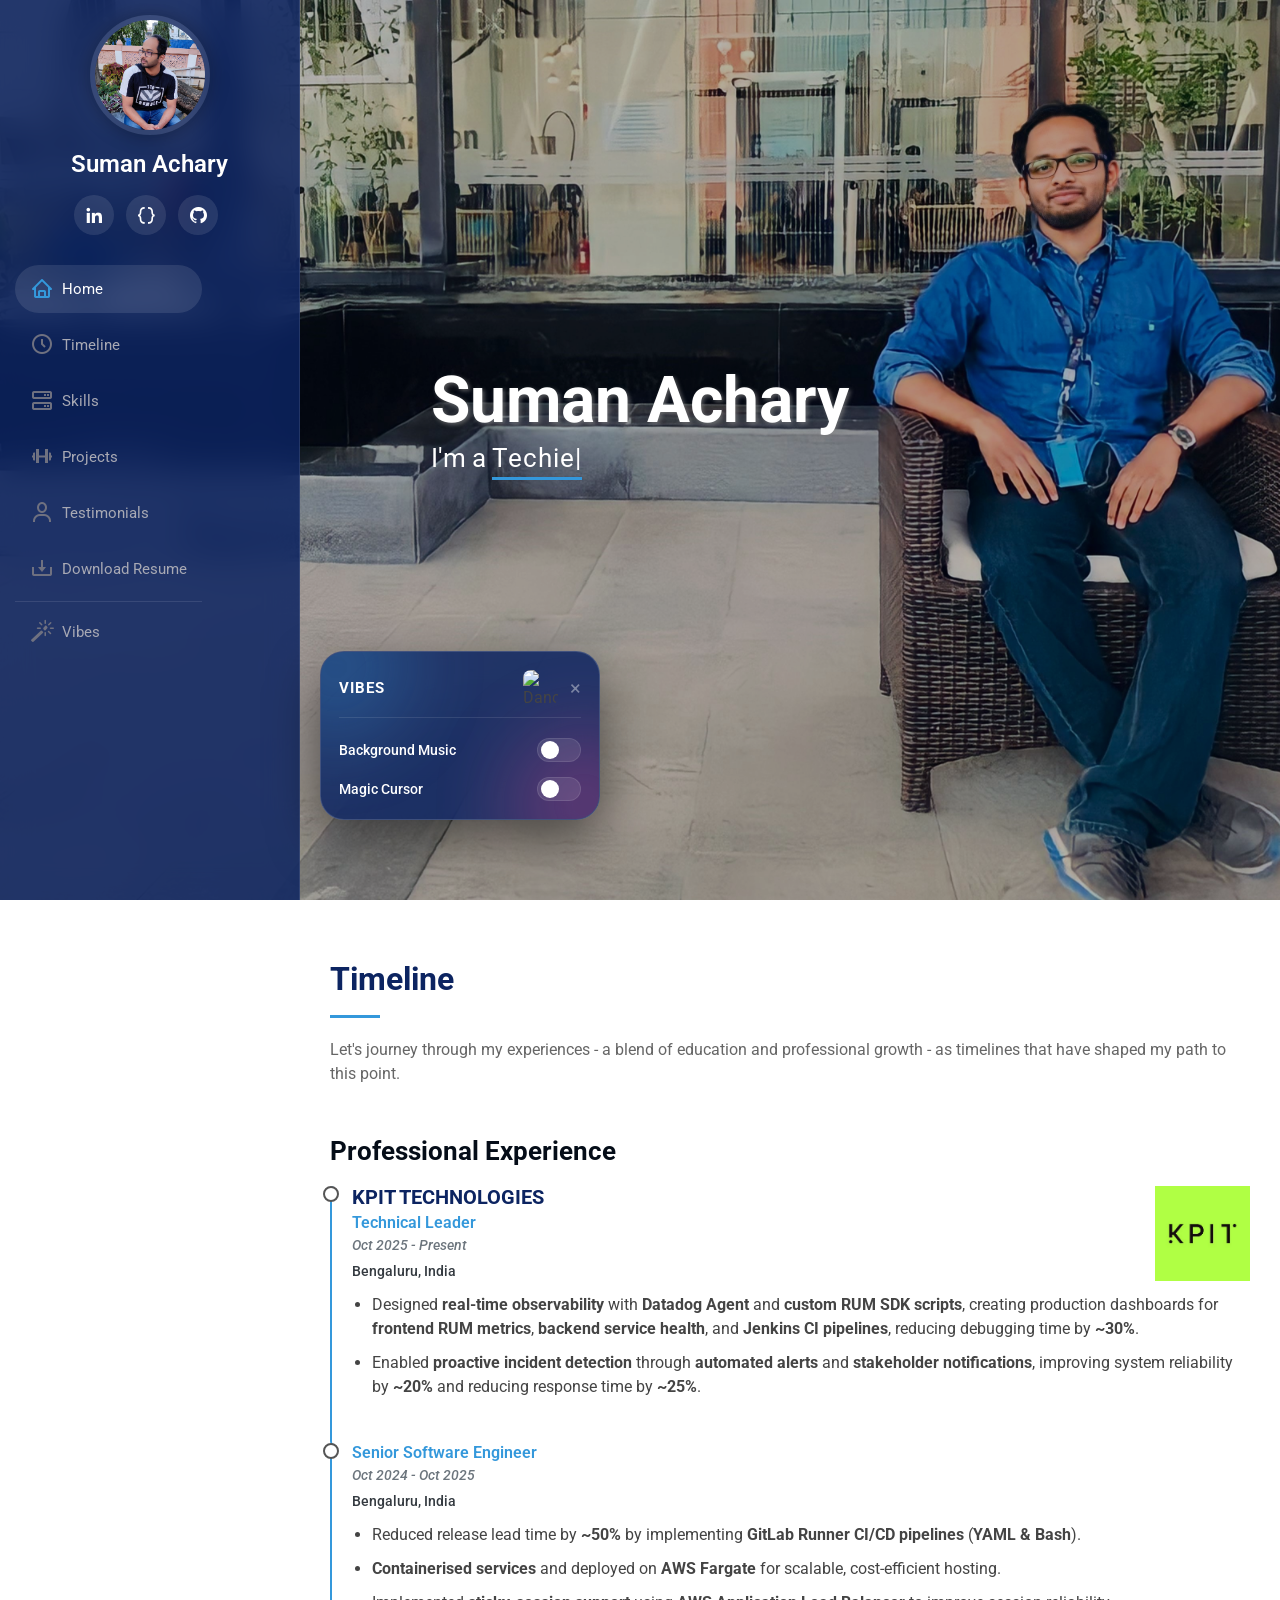
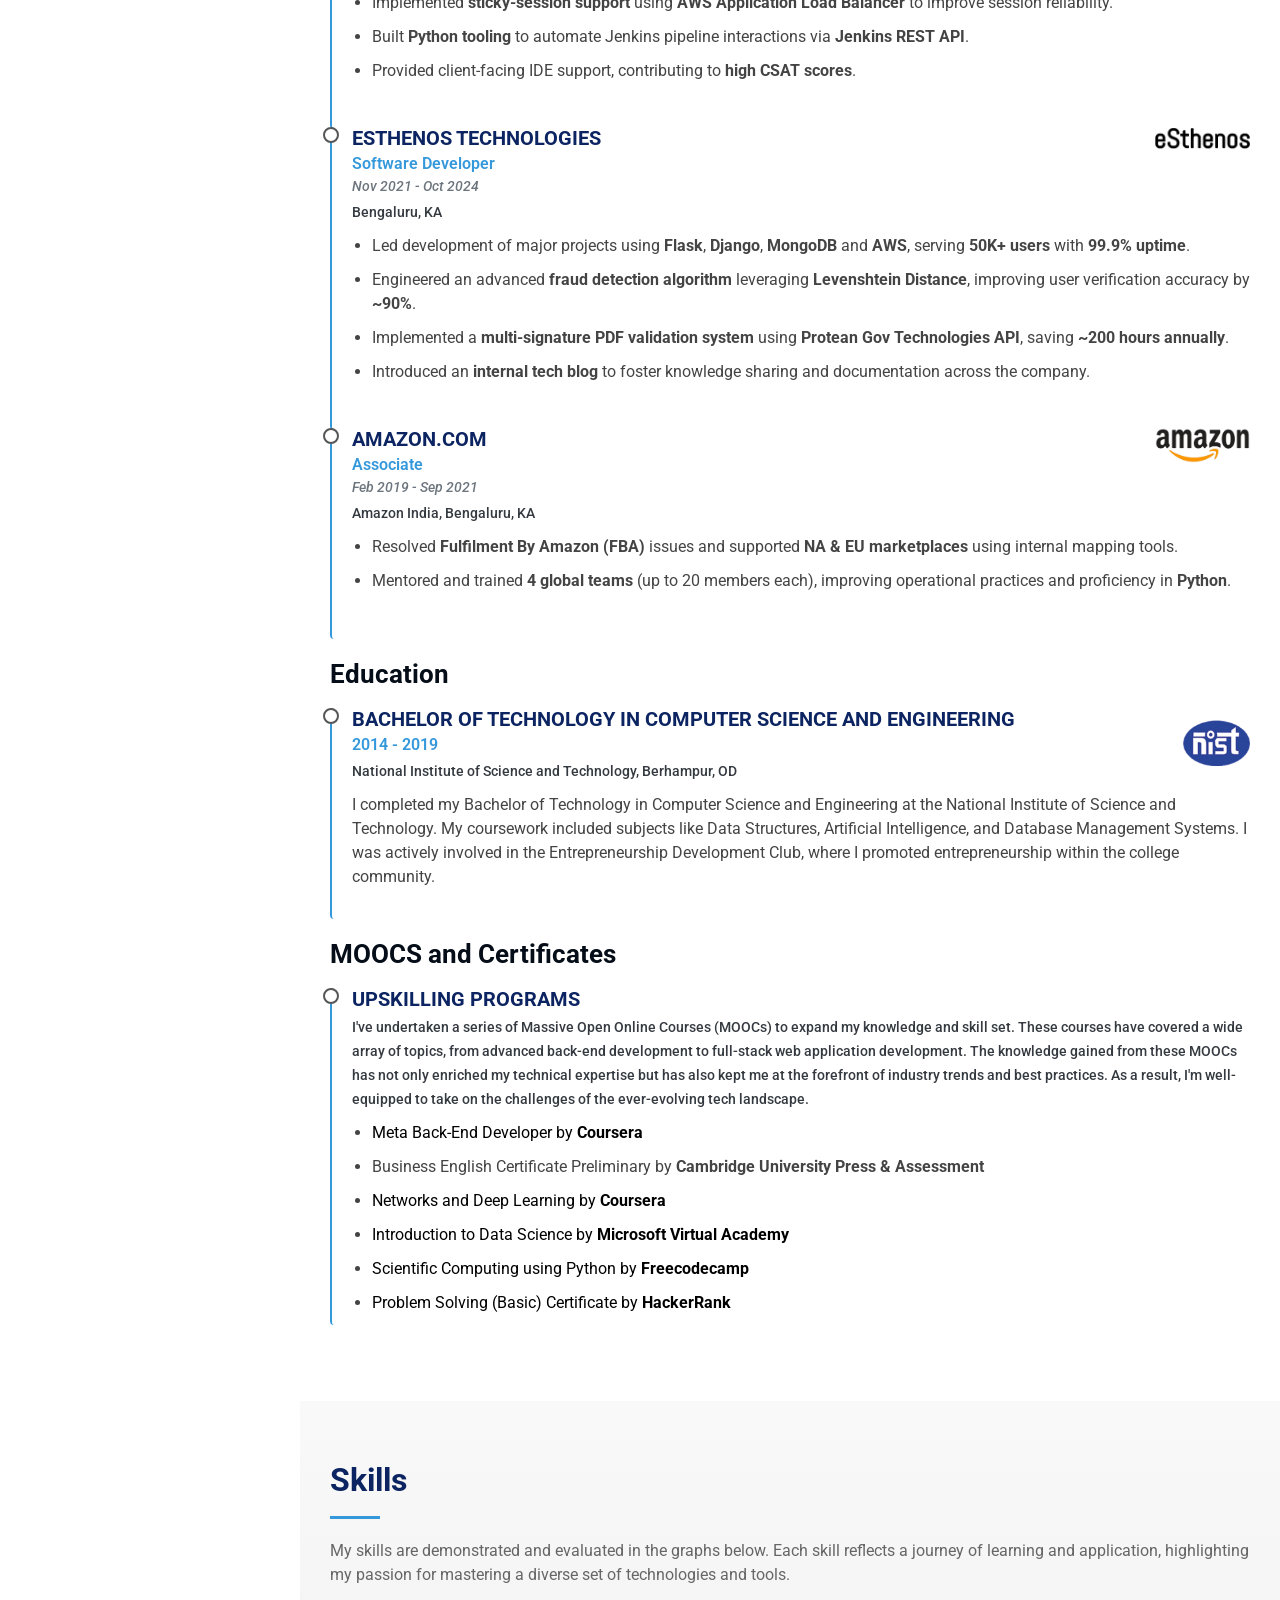
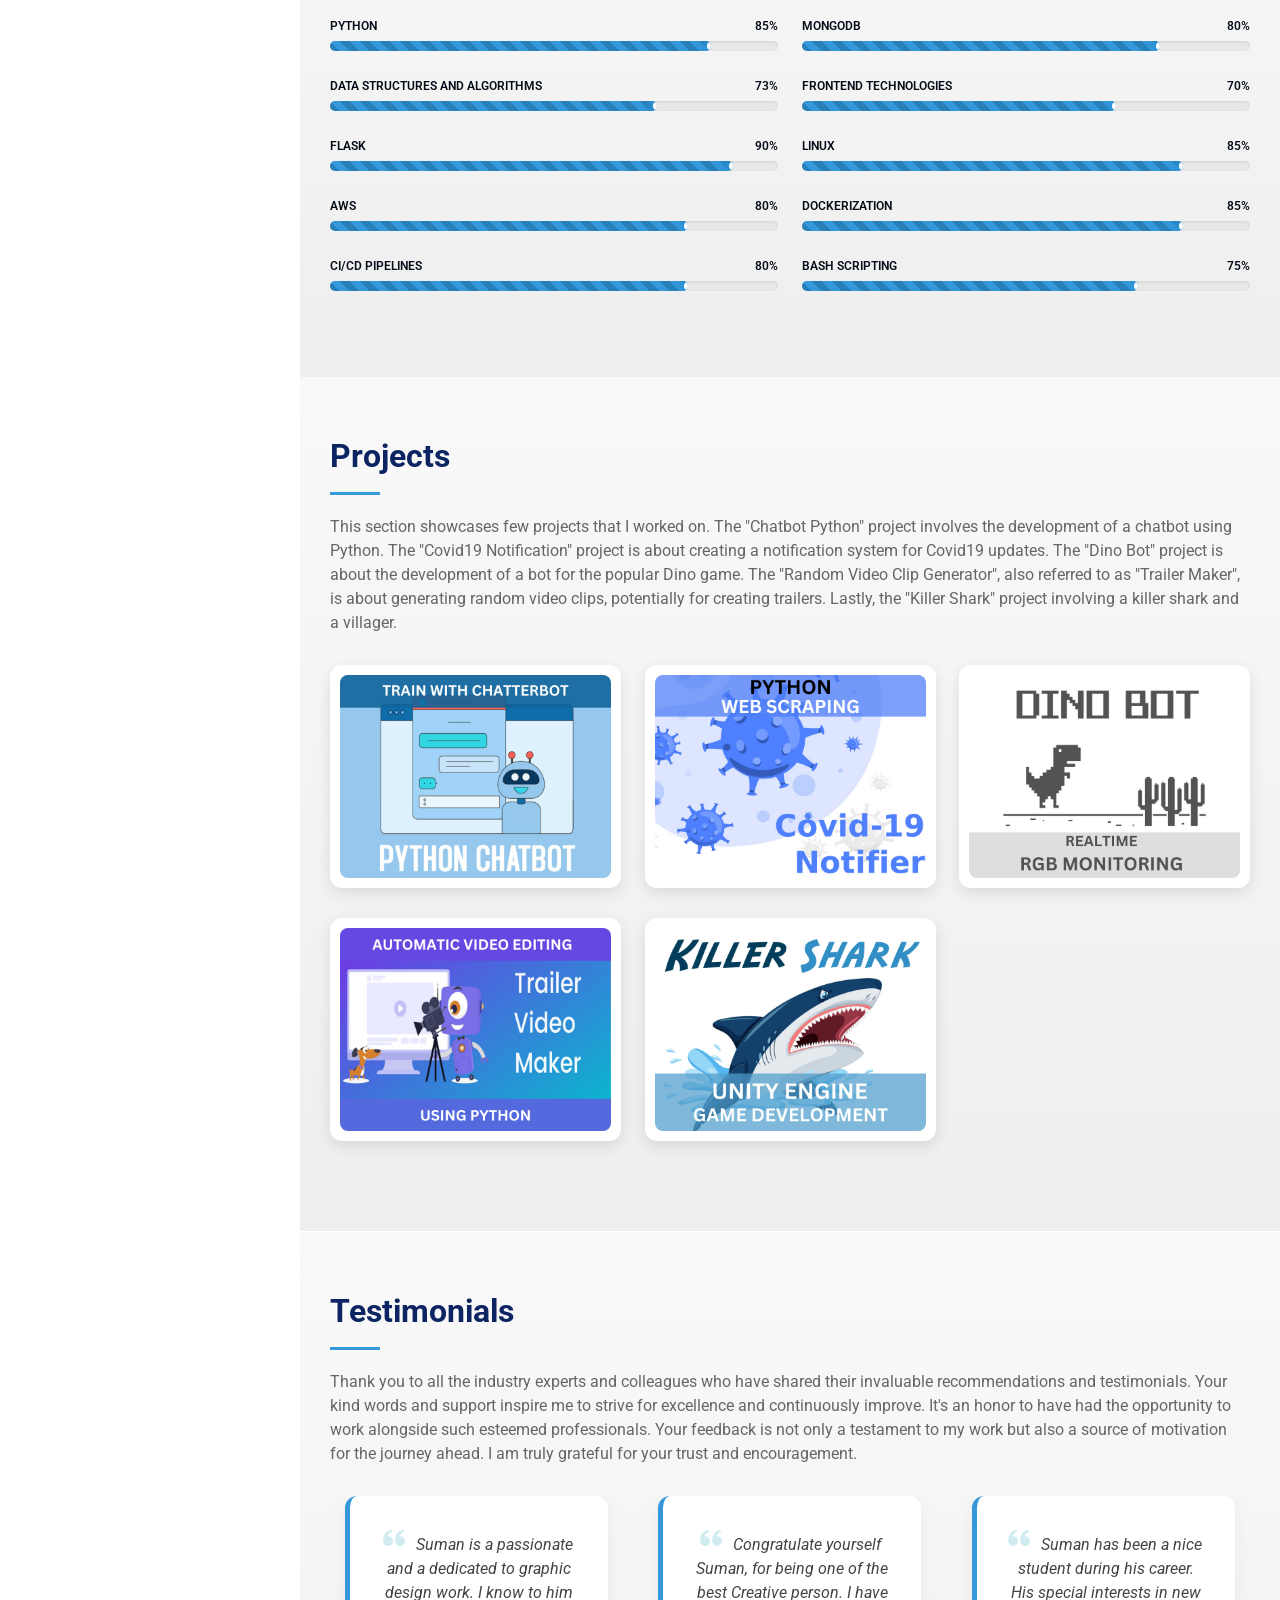
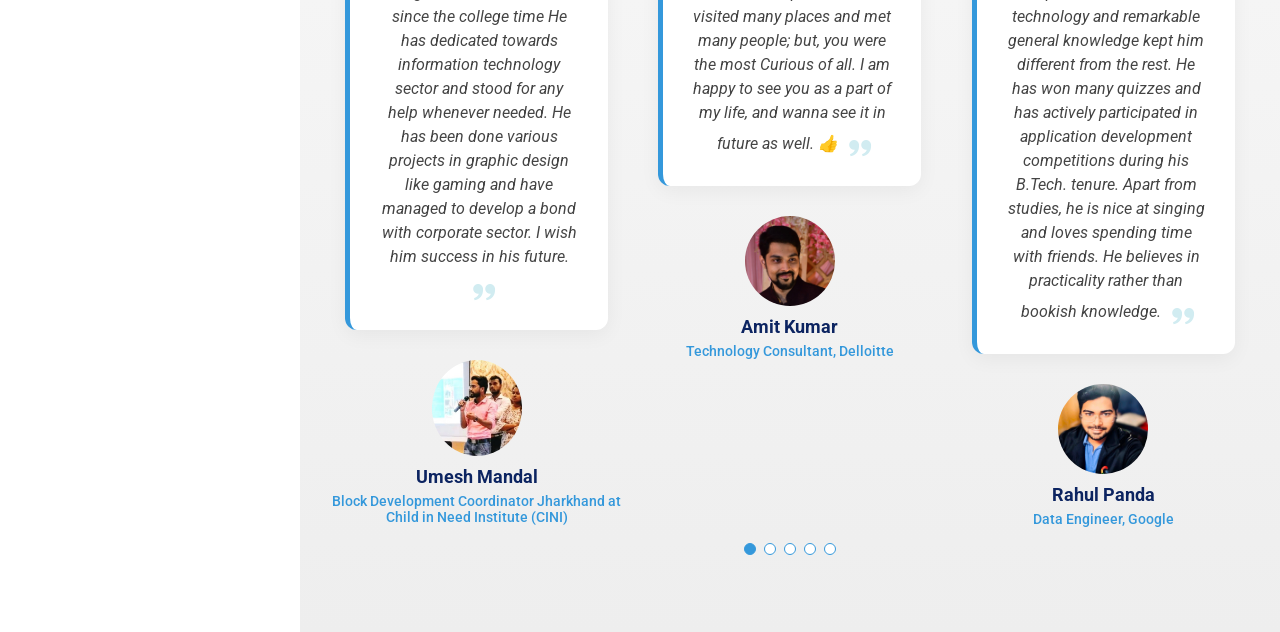
==== index.html @ ade6f249 "Premium effects" ====
<!DOCTYPE html>
<html lang="en">

<head>
  <meta charset="utf-8" />
  <meta content="width=device-width, initial-scale=1.0" name="viewport" />

  <title>Suman Achary Portfolio</title>

  <meta charset="UTF-8" />
  <meta name="description"
    content="Suman Achary's personal portfolio website. Learn more about Suman Achary's work, skills, and professional experience." />
  <meta name="keywords" content="Suman Achary, Portfolio, Software Developer, Tech Enthusiast, Music lover" />
  <meta name="author" content="Suman Achary" />
  <meta name="viewport" content="width=device-width, initial-scale=1.0" />

  <!-- Favicons -->
  <link href="assets/img/favicon.png" rel="icon" />
  <link href="assets/img/apple-touch-icon.png" rel="apple-touch-icon" />

  <!-- Google Fonts -->
  <link
    href="https://fonts.googleapis.com/css?family=Open+Sans:300,300i,400,400i,600,600i,700,700i|Raleway:300,300i,400,400i,500,500i,600,600i,700,700i|Poppins:300,300i,400,400i,500,500i,600,600i,700,700i"
    rel="stylesheet" />

  <!-- Vendor CSS Files -->
  <link href="assets/vendor/aos/aos.css" rel="stylesheet" />
  <link href="assets/vendor/bootstrap/css/bootstrap.min.css" rel="stylesheet" />
  <link href="assets/vendor/bootstrap-icons/bootstrap-icons.css" rel="stylesheet" />
  <link href="assets/vendor/boxicons/css/boxicons.min.css" rel="stylesheet" />
  <link href="assets/vendor/glightbox/css/glightbox.min.css" rel="stylesheet" />
  <link href="assets/vendor/swiper/swiper-bundle.min.css" rel="stylesheet" />

  <!-- Template Main CSS File -->
  <link href="assets/css/style.css" rel="stylesheet" />
</head>

<body>
  <div id="scroll-progress"></div>
  <!-- ======= Vibe Control Feature (Card Only) ======= -->
  <div id="vibe-control" class="vibe-feature card-only">
    <div class="vibe-card">
      <div class="vibe-card-header">
        <h4 class="vibe-title">Vibes</h4>
        <img src="https://cdn.pixabay.com/animation/2025/05/09/20/50/20-50-07-841_512.gif" alt="Dancing Chipmunk"
          class="vibe-gif">
        <button id="vibe-close" class="vibe-close-btn">&times;</button>
      </div>
      <div class="vibe-card-body">
        <div class="vibe-toggle-item">
          <span>Background Music</span>
          <label class="switch">
            <input type="checkbox" id="music-vibe-toggle" aria-label="Toggle Background Music">
            <span class="slider round"></span>
          </label>
        </div>
        <div class="vibe-toggle-item">
          <span>Magic Cursor</span>
          <label class="switch">
            <input type="checkbox" id="cursor-vibe-toggle" aria-label="Toggle Magic Cursor Effect">
            <span class="slider round"></span>
          </label>
        </div>
      </div>
    </div>
  </div>

  <!-- ======= Mobile nav toggle button ======= -->
  <i class="bi bi-list mobile-nav-toggle d-xl-none"></i>

  <!-- ======= Header ======= -->
  <header id="header">
    <div class="d-flex flex-column">
      <div class="profile">
        <img src="assets/img/profile-img.jpg" alt="" class="img-fluid rounded-circle" />
        <h1 class="text-light"><a href="index.html">Suman Achary</a></h1>
        <div class="social-links mt-3 text-center">
          <a href="https://www.linkedin.com/in/gsumanachary/" target="_blank" class="linkedin" data-tooltip="LinkedIn"
            aria-label="LinkedIn"><i class="bx bxl-linkedin"></i></a>
          <a href="https://leetcode.com/G_Suman_Achary/" target="_blank" class="leetcode" data-tooltip="LeetCode"
            aria-label="LeetCode"><i class="bx bx-code-curly"></i></a>
          <a href="https://github.com/SumanAchary" target="_blank" class="githun" data-tooltip="GitHub"
            aria-label="GitHub"><i class="bx bxl-github"></i></a>
        </div>
      </div>

      <nav id="navbar" class="nav-menu navbar">
        <ul>
          <li>
            <a href="#hero" class="nav-link scrollto active"><i class="bx bx-home"></i> <span>Home</span></a>
          </li>
          <li>
            <a href="#timeline" class="nav-link scrollto"><i class="bx bx-time-five"></i> <span>Timeline</span></a>
          </li>
          <li>
            <a href="#skills" class="nav-link scrollto"><i class="bx bx-server"></i> <span>Skills</span></a>
          </li>
          <li>
            <a href="#portfolio" class="nav-link scrollto"><i class="bx bx-dumbbell"></i> <span>Projects</span></a>
          </li>

          <li>
            <a href="#testimonials" class="nav-link scrollto"><i class="bx bx-user"></i> <span>Testimonials</span></a>
          </li>

          <li>
            <a href="https://drive.google.com/file/d/1q9tvVYunZ0dSwkqFknwrFSU6dnOEdEOa/view?usp=drive_link"
              class="nav-link scrollto" target="_blank"><i class="bx bx-download"></i> <span>Download Resume</span></a>
          </li>
          <li class="nav-separator"></li>
          <li>
            <a href="javascript:void(0)" id="vibe-toggle" class="nav-link vibe-sidebar-link">
              <i class="bi bi-magic"></i> <span>Vibes</span>
            </a>
          </li>
        </ul>
      </nav>
      <!-- .nav-menu -->

      <div class="sidebar-footer">
        <div class="footer-buttons">
          <!-- Experience controls integrated into Nav Menu -->
        </div>
        <audio id="bg-music" loop>
          <source src="assets/tune/moodmode.mp3" type="audio/mpeg">
        </audio>
      </div>
    </div>
  </header>
  <!-- End Header -->

  <!-- ======= Hero Section ======= -->
  <section id="hero" class="d-flex flex-column justify-content-center align-items-center">
    <div class="hero-container" data-aos="fade-in">
      <h1>Suman Achary</h1>
      <p>
        I'm a
        <span class="typed" data-typed-items="Techie"></span>
      </p>
    </div>
  </section>
  <!-- End Hero -->

  <main id="main">

    <!-- ======= Resume Section ======= -->
    <section id="timeline" class="resume">
      <div class="container">
        <div class="section-title">
          <h2>Timeline</h2>
          <p>
            Let's journey through my experiences - a blend of education and
            professional growth - as timelines that have shaped my path to
            this point.
          </p>
        </div>

        <!-- Single-column timeline: Professional Experience first, then Education & MOOCs -->
        <div class="row">
          <div class="col-12" data-aos="fade-up">
            <!-- Professional Experience -->
            <h3 class="resume-title">Professional Experience</h3>

            <!-- KPIT grouped company entry with sub-timeline for roles -->
            <div class="resume-item">
              <h4>
                KPIT Technologies
                <img class="company-logo" src="assets/img/companies/kpit.jpg" alt="KPIT logo" />
              </h4>
              <h5>Technical Leader</h5>
              <h6>Oct 2025 - Present</h6>
              <p><em>Bengaluru, India</em></p>
              <ul>
                <li>Designed <strong>real-time observability</strong> with <strong>Datadog Agent</strong> and
                  <strong>custom RUM SDK scripts</strong>, creating production
                  dashboards for <strong>frontend RUM metrics</strong>, <strong>backend service health</strong>, and
                  <strong>Jenkins CI pipelines</strong>, reducing
                  debugging time by <strong>~30%</strong>.
                </li>
                <li>Enabled <strong>proactive incident detection</strong> through <strong>automated alerts</strong> and
                  <strong>stakeholder notifications</strong>,
                  improving system reliability by <strong>~20%</strong> and reducing response time by
                  <strong>~25%</strong>.
                </li>
              </ul>
            </div>

            <div class="resume-item">
              <h5>Senior Software Engineer</h5>
              <h6>Oct 2024 - Oct 2025</h6>
              <p><em>Bengaluru, India</em></p>
              <ul>
                <li>Reduced release lead time by <strong>~50%</strong> by implementing <strong>GitLab Runner CI/CD
                    pipelines</strong> (<strong>YAML &amp; Bash</strong>).
                </li>
                <li><strong>Containerised services</strong> and deployed on <strong>AWS Fargate</strong> for scalable,
                  cost-efficient hosting.</li>
                <li>Implemented <strong>sticky-session support</strong> using <strong>AWS Application Load
                    Balancer</strong> to improve session
                  reliability.</li>
                <li>Built <strong>Python tooling</strong> to automate Jenkins pipeline interactions via <strong>Jenkins
                    REST API</strong>.</li>
                <li>Provided client-facing IDE support, contributing to <strong>high CSAT scores</strong>.</li>
              </ul>
            </div>

            <div class="resume-item">
              <h4>eSthenos technologies
                <img class="company-logo" src="assets/img/companies/esthenos.png" alt="eSthenos logo" />
              </h4>
              <h5>
                Software Developer
              </h5>

              <h6>Nov 2021 - Oct 2024</h6>
              <p><em>Bengaluru, KA</em></p>
              <ul>
                <li>Led development of major projects using <strong>Flask</strong>, <strong>Django</strong>,
                  <strong>MongoDB</strong> and <strong>AWS</strong>, serving <strong>50K+ users</strong> with
                  <strong>99.9% uptime</strong>.
                </li>
                <li>Engineered an advanced <strong>fraud detection algorithm</strong> leveraging <strong>Levenshtein
                    Distance</strong>, improving user
                  verification accuracy by <strong>~90%</strong>.</li>
                <li>Implemented a <strong>multi-signature PDF validation system</strong> using <strong>Protean Gov
                    Technologies API</strong>, saving <strong>~200
                    hours annually</strong>.</li>
                <li>Introduced an <strong>internal tech blog</strong> to foster knowledge sharing and documentation
                  across the company.
                </li>
              </ul>
            </div>

            <div class="resume-item">
              <h4>
                Amazon.com
                <img class="company-logo" src="assets/img/companies/amazon.png" alt="Amazon logo" />
              </h4>
              <h5>Associate</h5>
              <h6>Feb 2019 - Sep 2021</h6>
              <p><em>Amazon India, Bengaluru, KA</em></p>
              <ul>
                <li>Resolved <strong>Fulfilment By Amazon (FBA)</strong> issues and supported <strong>NA &amp; EU
                    marketplaces</strong> using internal
                  mapping tools.</li>
                <li>Mentored and trained <strong>4 global teams</strong> (up to 20 members each), improving operational
                  practices and
                  proficiency in <strong>Python</strong>.</li>
              </ul>
            </div>

            <!-- Education -->
            <h3 class="resume-title">Education</h3>
            <div class="resume-item">
              <h4>
                Bachelor of Technology in Computer Science and Engineering
                <img class="company-logo nist" src="assets/img/companies/nist.png" alt="nist logo" />
              </h4>
              <h5>2014 - 2019</h5>
              <p><em>National Institute of Science and Technology, Berhampur, OD</em></p>
              <p>
                I completed my Bachelor of Technology in Computer Science and Engineering at the National Institute of
                Science and Technology. My coursework included subjects like Data Structures, Artificial Intelligence,
                and Database Management Systems. I was actively involved in the Entrepreneurship Development Club, where
                I promoted entrepreneurship within the college community.
              </p>
            </div>

            <!-- MOOCS and Certificates -->
            <h3 class="resume-title">MOOCS and Certificates</h3>
            <div class="resume-item pb-0">
              <h4>Upskilling programs</h4>
              <p>
                <em>I've undertaken a series of Massive Open Online Courses (MOOCs) to expand my knowledge and skill
                  set. These courses have covered a wide array of topics, from advanced back-end development to
                  full-stack web application development. The knowledge gained from these MOOCs has not only enriched my
                  technical expertise but has also kept me at the forefront of industry trends and best practices. As a
                  result, I'm well-equipped to take on the challenges of the ever-evolving tech landscape.</em>
              </p>
              <ul>
                <li><a href="https://www.coursera.org/account/accomplishments/professional-cert/SRCQ29ZFA7D7"
                    target="_blank">Meta Back-End Developer by <b>Coursera</b></a></li>
                <li>Business English Certificate Preliminary by <b>Cambridge University Press & Assessment</b></li>
                <li><a href="https://coursera.org/share/40e9724917dfaa964747946573612464" target="_blank">Networks and
                    Deep Learning by <b>Coursera</b></a></li>
                <li><a href="https://www.slideshare.net/sumanachary12/intro-to-data-science-115043842"
                    target="_blank">Introduction to Data Science by <b>Microsoft Virtual Academy</b></a></li>
                <li><a href="https://www.freecodecamp.org/certification/sumanachary/scientific-computing-with-python-v7"
                    target="_blank">Scientific Computing using Python by <b>Freecodecamp</b></a></li>
                <li><a href="https://www.hackerrank.com/certificates/1e636769ba9a" target="_blank">Problem Solving
                    (Basic) Certificate by <b>HackerRank</b></a></li>
              </ul>
            </div>
          </div>
        </div>
      </div>
    </section>
    <!-- End Resume Section -->

    <!-- ======= Skills Section ======= -->
    <section id="skills" class="skills section-bg">
      <div class="container">
        <div class="section-title">
          <h2>Skills</h2>
          <p>
            My skills are demonstrated and evaluated in the graphs below. Each
            skill reflects a journey of learning and application, highlighting
            my passion for mastering a diverse set of technologies and tools.
          </p>
        </div>

        <div class="row skills-content">
          <div class="col-lg-6" data-aos="fade-up">
            <div class="progress">
              <span class="skill">Python <i class="val">85%</i></span>
              <div class="progress-bar-wrap">
                <div class="progress-bar" role="progressbar" aria-valuenow="85" aria-valuemin="0" aria-valuemax="100">
                </div>
              </div>
            </div>

            <div class="progress">
              <span class="skill">Data Structures and Algorithms <i class="val">73%</i></span>
              <div class="progress-bar-wrap">
                <div class="progress-bar" role="progressbar" aria-valuenow="73" aria-valuemin="0" aria-valuemax="100">
                </div>
              </div>
            </div>

            <div class="progress">
              <span class="skill">Flask <i class="val">90%</i></span>
              <div class="progress-bar-wrap">
                <div class="progress-bar" role="progressbar" aria-valuenow="90" aria-valuemin="0" aria-valuemax="100">
                </div>
              </div>
            </div>

            <!-- Added (2 of 4) -->
            <div class="progress">
              <span class="skill">AWS <i class="val">80%</i></span>
              <div class="progress-bar-wrap">
                <div class="progress-bar" role="progressbar" aria-valuenow="80" aria-valuemin="0" aria-valuemax="100">
                </div>
              </div>
            </div>

            <div class="progress">
              <span class="skill">CI/CD Pipelines <i class="val">80%</i></span>
              <div class="progress-bar-wrap">
                <div class="progress-bar" role="progressbar" aria-valuenow="80" aria-valuemin="0" aria-valuemax="100">
                </div>
              </div>
            </div>
          </div>

          <div class="col-lg-6" data-aos="fade-up" data-aos-delay="100">
            <div class="progress">
              <span class="skill">MongoDB <i class="val">80%</i></span>
              <div class="progress-bar-wrap">
                <div class="progress-bar" role="progressbar" aria-valuenow="80" aria-valuemin="0" aria-valuemax="100">
                </div>
              </div>
            </div>

            <div class="progress">
              <span class="skill">Frontend Technologies <i class="val">70%</i></span>
              <div class="progress-bar-wrap">
                <div class="progress-bar" role="progressbar" aria-valuenow="70" aria-valuemin="0" aria-valuemax="100">
                </div>
              </div>
            </div>

            <div class="progress">
              <span class="skill">Linux <i class="val">85%</i></span>
              <div class="progress-bar-wrap">
                <div class="progress-bar" role="progressbar" aria-valuenow="85" aria-valuemin="0" aria-valuemax="100">
                </div>
              </div>
            </div>

            <!-- Added (2 of 4) -->
            <div class="progress">
              <span class="skill">Dockerization <i class="val">85%</i></span>
              <div class="progress-bar-wrap">
                <div class="progress-bar" role="progressbar" aria-valuenow="85" aria-valuemin="0" aria-valuemax="100">
                </div>
              </div>
            </div>

            <div class="progress">
              <span class="skill">Bash Scripting <i class="val">75%</i></span>
              <div class="progress-bar-wrap">
                <div class="progress-bar" role="progressbar" aria-valuenow="75" aria-valuemin="0" aria-valuemax="100">
                </div>
              </div>
            </div>
          </div>
        </div>
      </div>
    </section>
    <!-- End Skills Section -->

    <!-- ======= Projects Section ======= -->
    <section id="portfolio" class="portfolio section-bg">
      <div class="container">
        <div class="section-title">
          <h2>Projects</h2>
          <p>
            This section showcases few projects that I worked on. The "Chatbot
            Python" project involves the development of a chatbot using
            Python. The "Covid19 Notification" project is about creating a
            notification system for Covid19 updates. The "Dino Bot" project is
            about the development of a bot for the popular Dino game. The
            "Random Video Clip Generator", also referred to as "Trailer
            Maker", is about generating random video clips, potentially for
            creating trailers. Lastly, the "Killer Shark" project involving a
            killer shark and a villager.
          </p>
        </div>

        <div class="row portfolio-container" data-aos="fade-up" data-aos-delay="100">
          <div class="col-lg-4 col-md-4 portfolio-item filter-app">
            <a href="https://github.com/SumanAchary/Chatbot_python" target="_blank" class="portfolio-wrap">
              <img src="assets/img/portfolio/chatbot.png" class="img-fluid" alt="Chatbot Python" />
            </a>
          </div>

          <div class="col-lg-4 col-md-4 portfolio-item filter-app">
            <a href="https://github.com/SumanAchary/Covid19-notification" target="_blank" class="portfolio-wrap">
              <img src="assets/img/portfolio/covid-notifier.png" class="img-fluid" alt="Covid19 Notification" />
            </a>
          </div>

          <div class="col-lg-4 col-md-4 portfolio-item filter-app">
            <a href="https://github.com/SumanAchary/Dino-Bot" target="_blank" class="portfolio-wrap">
              <img src="assets/img/portfolio/dinobot.png" class="img-fluid" alt="Dino Bot" />
            </a>
          </div>

          <div class="col-lg-4 col-md-4 portfolio-item filter-app">
            <a href="https://github.com/SumanAchary/random_video_clip_generator" target="_blank" class="portfolio-wrap">
              <img src="assets/img/portfolio/trailer_maker.png" class="img-fluid" alt="Trailer Maker" />
            </a>
          </div>

          <div class="col-lg-4 col-md-4 portfolio-item filter-app">
            <a href="https://github.com/SumanAchary/KillerShark_onlyScripts/tree/main/SCRIPT" target="_blank"
              class="portfolio-wrap">
              <img src="assets/img/portfolio/killer-shark.png" class="img-fluid" alt="Killer Shark" />
            </a>
          </div>
        </div>
      </div>
    </section>
    <!-- End Projects Section -->

    <!-- ======= Testimonials Section ======= -->
    <section id="testimonials" class="testimonials section-bg">
      <div class="container">
        <div class="section-title">
          <h2>Testimonials</h2>
          <p>
            Thank you to all the industry experts and colleagues who have
            shared their invaluable recommendations and testimonials. Your
            kind words and support inspire me to strive for excellence and
            continuously improve. It's an honor to have had the opportunity to
            work alongside such esteemed professionals. Your feedback is not
            only a testament to my work but also a source of motivation for
            the journey ahead. I am truly grateful for your trust and
            encouragement.
          </p>
        </div>

        <div class="testimonials-slider swiper" data-aos="fade-up" data-aos-delay="100">
          <div class="swiper-wrapper">
            <div class="swiper-slide">
              <div class="testimonial-item" data-aos="fade-up">
                <p>
                  <i class="bx bxs-quote-alt-left quote-icon-left"></i>
                  Suman is a passionate and a dedicated to graphic design
                  work. I know to him since the college time He has dedicated
                  towards information technology sector and stood for any help
                  whenever needed. He has been done various projects in
                  graphic design like gaming and have managed to develop a
                  bond with corporate sector. I wish him success in his
                  future.
                  <i class="bx bxs-quote-alt-right quote-icon-right"></i>
                </p>
                <img src="assets/img/testimonials/testimonials-1.jpg" class="testimonial-img" alt="" />
                <h3>Umesh Mandal</h3>
                <h4>
                  Block Development Coordinator Jharkhand at Child in Need
                  Institute (CINI)
                </h4>
              </div>
            </div>
            <!-- End testimonial item -->

            <div class="swiper-slide">
              <div class="testimonial-item" data-aos="fade-up" data-aos-delay="100">
                <p>
                  <i class="bx bxs-quote-alt-left quote-icon-left"></i>
                  Congratulate yourself Suman, for being one of the best
                  Creative person. I have visited many places and met many
                  people; but, you were the most Curious of all. I am happy to
                  see you as a part of my life, and wanna see it in future as
                  well. 👍
                  <i class="bx bxs-quote-alt-right quote-icon-right"></i>
                </p>
                <img src="assets/img/testimonials/testimonials-2.jpg" class="testimonial-img" alt="" />
                <h3>Amit Kumar</h3>
                <h4>Technology Consultant, Delloitte</h4>
              </div>
            </div>
            <!-- End testimonial item -->

            <div class="swiper-slide">
              <div class="testimonial-item" data-aos="fade-up" data-aos-delay="200">
                <p>
                  <i class="bx bxs-quote-alt-left quote-icon-left"></i>
                  Suman has been a nice student during his career. His special
                  interests in new technology and remarkable general knowledge
                  kept him different from the rest. He has won many quizzes
                  and has actively participated in application development
                  competitions during his B.Tech. tenure. Apart from studies,
                  he is nice at singing and loves spending time with friends.
                  He believes in practicality rather than bookish knowledge.
                  <i class="bx bxs-quote-alt-right quote-icon-right"></i>
                </p>
                <img src="assets/img/testimonials/testimonials-3.jpg" class="testimonial-img" alt="" />
                <h3>Rahul Panda</h3>
                <h4>Data Engineer, Google</h4>
              </div>
            </div>
            <!-- End testimonial item -->

            <div class="swiper-slide">
              <div class="testimonial-item" data-aos="fade-up" data-aos-delay="300">
                <p>
                  <i class="bx bxs-quote-alt-left quote-icon-left"></i>
                  Suman is a gifted negotiator with a rare combination of
                  patience, spunk, and research skills
                  <i class="bx bxs-quote-alt-right quote-icon-right"></i>
                </p>
                <img src="assets/img/testimonials/testimonials-4.jpg" class="testimonial-img" alt="" />
                <h3>R Dinesh Kumar</h3>
                <h4>Senior Software Engineer, Accenture</h4>
              </div>
            </div>
            <!-- End testimonial item -->

            <div class="swiper-slide">
              <div class="testimonial-item" data-aos="fade-up" data-aos-delay="400">
                <p>
                  <i class="bx bxs-quote-alt-left quote-icon-left"></i>
                  It's been brilliant working with such an down to earth guy,
                  we were lab partners during our university days. He's very
                  good with computers, whenever you need computer help, he'll
                  do everything for you to solve the problem.
                  <i class="bx bxs-quote-alt-right quote-icon-right"></i>
                </p>
                <img src="assets/img/testimonials/testimonials-5.jpg" class="testimonial-img" alt="" />
                <h3>Arkesh Sahu</h3>
                <h4>Senior Software Engineer, Accenture</h4>
              </div>
            </div>
            <!-- End testimonial item -->
          </div>
          <div class="swiper-pagination"></div>
        </div>
      </div>
    </section>
    <!-- End Testimonials Section -->
  </main>
  <!-- End #main -->

  <!-- Footer removed to avoid overlap with sidebar controls -->

  <a href="#" class="back-to-top d-flex align-items-center justify-content-center"><i
      class="bi bi-arrow-up-short"></i></a>

  <!-- Vendor JS Files -->
  <script src="assets/vendor/purecounter/purecounter_vanilla.js"></script>
  <script src="assets/vendor/aos/aos.js"></script>
  <script src="assets/vendor/bootstrap/js/bootstrap.bundle.min.js"></script>
  <script src="assets/vendor/glightbox/js/glightbox.min.js"></script>
  <script src="assets/vendor/isotope-layout/isotope.pkgd.min.js"></script>
  <script src="assets/vendor/swiper/swiper-bundle.min.js"></script>
  <script src="assets/vendor/typed.js/typed.umd.js"></script>
  <script src="assets/vendor/waypoints/noframework.waypoints.js"></script>
  <script src="assets/vendor/php-email-form/validate.js"></script>

  <!-- Template Main JS File -->
  <script src="assets/js/main.js"></script>

  <!-- Fluid Scroll Effects -->
  <script src="assets/js/fluid-scroll.js"></script>

  <!-- Cursor Effect -->
  <script src="assets/js/cursor-effect.js"></script>

  <!-- Music Control -->
  <script src="assets/js/music-control.js"></script>

  <!-- Welcome Modal -->
  <script src="assets/js/welcome-modal.js"></script>

  <script>
    // Add the "loaded" class to the body element when the page is fully loaded
    window.addEventListener("load", function () {
      document.body.classList.add("loaded");
    });
  </script>
</body>

</html>
---- assets/css/style.css ----
/**
* Template Name: iPortfolio
* Updated: Sep 18 2023 with Bootstrap v5.3.2
* Template URL: https://bootstrapmade.com/iportfolio-bootstrap-portfolio-websites-template/
* Author: BootstrapMade.com
* License: https://bootstrapmade.com/license/
*/

/*--------------------------------------------------------------
# General
--------------------------------------------------------------*/
@import url('https://fonts.googleapis.com/css2?family=Roboto:wght@300;400;500;700&display=swap');

html {
  scroll-behavior: smooth;
}

#scroll-progress {
  position: fixed;
  top: 0;
  left: 0;
  width: 0%;
  height: 4px;
  background: linear-gradient(to right, #3498db, #e84393);
  z-index: 10000;
  transition: width 0.1s ease-out;
}

/* Fluid Section Transitions */
section {
  will-change: transform, opacity;
}

/* Custom Scrollbar */
::-webkit-scrollbar {
  width: 8px;
}

::-webkit-scrollbar-track {
  background: rgba(0, 0, 0, 0.05);
}

::-webkit-scrollbar-thumb {
  background: linear-gradient(to bottom, #3498db, #e84393);
  border-radius: 10px;
  border: 2px solid transparent;
  background-clip: content-box;
  transition: all 0.3s ease;
}

::-webkit-scrollbar-thumb:hover {
  background: linear-gradient(to bottom, #2980b9, #d63384);
  background-clip: content-box;
}

/* For Firefox */
* {
  scrollbar-width: thin;
  scrollbar-color: #3498db transparent;
}

body {
  font-family: "Roboto", sans-serif;
  color: #444444;
  /* Dark Gray for better readability */
  cursor: pointer;
  /* Hand Cursor */
}

/* Ensure interactive elements also use hand cursor and optimize performance */
a,
button,
.sidebar-btn,
.nav-link,
.portfolio-wrap,
.resume-item {
  cursor: pointer;
  will-change: transform, opacity, background-color, box-shadow;
  transition: all 0.4s ease-in-out;
}

a {
  color: #3498db;
  /* Bright Blue Accent */
  text-decoration: none;
  transition: all 0.4s ease-in-out;
}

a:hover {
  color: #2980b9;
  /* Darker Blue on hover */
  text-decoration: none;
}

h1,
h2,
h3,
h4,
h5,
h6 {
  font-family: "Roboto", sans-serif;
}

/* Cursor Particle Effect */
.cursor-particle {
  position: fixed;
  pointer-events: none;
  font-family: "Courier New", monospace;
  font-size: 14px;
  font-weight: bold;
  z-index: 9999;
  text-shadow: 0 0 3px rgba(52, 152, 219, 0.5);
  -webkit-user-select: none;
  /* Safari compatibility */
  user-select: none;
}

/*--------------------------------------------------------------
# Back to top button
--------------------------------------------------------------*/
.back-to-top {
  position: fixed;
  visibility: hidden;
  opacity: 0;
  right: 15px;
  bottom: 15px;
  z-index: 996;
  background: #3498db;
  /* Bright Blue */
  width: 40px;
  height: 40px;
  border-radius: 50px;
  transition: all 0.4s;
}

ul li a {
  color: black;
  text-decoration: none;
}

.back-to-top i {
  font-size: 28px;
  color: #fff;
  line-height: 0;
}

.back-to-top:hover {
  background: #2980b9;
  /* Darker Blue Hover */
  color: #fff;
}

.back-to-top.active {
  visibility: visible;
  opacity: 1;
}

/*--------------------------------------------------------------
# Vibe Control Feature
--------------------------------------------------------------*/
.vibe-feature {
  position: fixed;
  bottom: 80px;
  left: 320px;
  z-index: 9999;
  pointer-events: none;
}

.nav-separator {
  height: 1px;
  background: rgba(255, 255, 255, 0.1);
  margin: 15px 15px 10px 15px;
  list-style: none;
}

.vibe-sidebar-link {
  cursor: pointer;
  margin-bottom: 8px;
}

.vibe-sidebar-link i {
  animation: magic-float 3s ease-in-out infinite;
}

.vibe-sidebar-link:hover i {
  color: #3498db !important;
}

@keyframes magic-float {

  0%,
  100% {
    transform: translateY(0) rotate(0);
    text-shadow: 0 0 0 transparent;
  }

  50% {
    transform: translateY(-3px) rotate(10deg);
    color: #3498db;
    text-shadow: 0 0 8px rgba(52, 152, 219, 0.5);
  }
}

.vibe-card {
  pointer-events: auto;
  width: 280px;
  background: rgba(12, 36, 97, 0.85);
  -webkit-backdrop-filter: blur(25px);
  backdrop-filter: blur(25px);
  border: 1px solid rgba(255, 255, 255, 0.15);
  border-radius: 24px;
  padding: 18px;
  box-shadow: 0 20px 50px rgba(0, 0, 0, 0.5);
  transform: translateX(-40px);
  opacity: 0;
  visibility: hidden;
  transition: all 0.6s cubic-bezier(0.19, 1, 0.22, 1);
  position: relative;
  overflow: hidden;
}

/* Disco Lights inside Vibe Card */
.vibe-card::before,
.vibe-card::after {
  content: "";
  position: absolute;
  width: 150px;
  height: 150px;
  border-radius: 50%;
  filter: blur(40px);
  z-index: -1;
  opacity: 0.3;
}

.vibe-card::before {
  background: #3498db;
  top: -60px;
  left: -60px;
}

.vibe-card::after {
  background: #e84393;
  bottom: -60px;
  right: -60px;
}

.vibe-feature.active .vibe-card {
  transform: translateX(0);
  opacity: 1;
  visibility: visible;
}

.vibe-card-header {
  display: flex;
  align-items: center;
  gap: 12px;
  margin-bottom: 20px;
  padding-bottom: 12px;
  border-bottom: 1px solid rgba(255, 255, 255, 0.1);
}

.vibe-gif {
  width: 35px;
  height: 35px;
  border-radius: 8px;
}

.vibe-title {
  color: #fff;
  font-size: 15px;
  font-weight: 700;
  margin: 0;
  flex: 1;
  text-transform: uppercase;
  letter-spacing: 1px;
}

.vibe-close-btn {
  background: none;
  border: none;
  color: rgba(255, 255, 255, 0.4);
  font-size: 20px;
  cursor: pointer;
  padding: 0;
  transition: color 0.3s;
}

.vibe-close-btn:hover {
  color: #fff;
}

.vibe-card-body {
  display: flex;
  flex-direction: column;
  gap: 15px;
}

.vibe-toggle-item {
  display: flex;
  justify-content: space-between;
  align-items: center;
  color: #fff;
  font-size: 14px;
  font-weight: 500;
}

/* Apple Style Switch */
.switch {
  position: relative;
  display: inline-block;
  width: 44px;
  height: 24px;
}

.switch input {
  opacity: 0;
  width: 0;
  height: 0;
}

.slider {
  position: absolute;
  cursor: pointer;
  top: 0;
  left: 0;
  right: 0;
  bottom: 0;
  background-color: rgba(255, 255, 255, 0.1);
  transition: .4s;
  border: 1px solid rgba(255, 255, 255, 0.1);
}

.slider:before {
  position: absolute;
  content: "";
  height: 18px;
  width: 18px;
  left: 3px;
  bottom: 2px;
  background-color: white;
  transition: .4s;
}

input:checked+.slider {
  background-color: #3498db;
}

input:focus+.slider {
  box-shadow: 0 0 1px #3498db;
}

input:checked+.slider:before {
  transform: translateX(20px);
}

.slider.round {
  border-radius: 34px;
}

.slider.round:before {
  border-radius: 50%;
}

/* Reusing your high-quality button styles */
.toast-btn {
  flex: 1;
  border: none;
  padding: 8px 12px;
  border-radius: 12px;
  font-size: 13px;
  font-weight: 600;
  cursor: pointer;
  transition: all 0.3s cubic-bezier(0.4, 0, 0.2, 1);
}

.toast-btn.yes {
  background: linear-gradient(135deg, #3498db, #2980b9);
  color: #fff;
  box-shadow: 0 4px 15px rgba(52, 152, 219, 0.3);
}

.toast-btn.no {
  background: rgba(255, 255, 255, 0.1);
  color: rgba(255, 255, 255, 0.7);
  border: 1px solid rgba(255, 255, 255, 0.1);
}

.toast-btn.yes:hover {
  transform: translateY(-2px);
  box-shadow: 0 6px 20px rgba(52, 152, 219, 0.4);
}

.toast-btn.no:hover {
  background: rgba(255, 255, 255, 0.2);
  color: #fff;
}

.vibe-toggle-btn {
  margin-left: 15px;
  /* Gap from the card when open */
}

@media (max-width: 1199px) {
  .vibe-feature {
    left: 20px;
    bottom: 90px;
  }

  .vibe-card {
    transform: translateY(40px) translateX(0);
  }

  .vibe-feature.active .vibe-card {
    transform: translateY(0) translateX(0);
  }
}

@media (max-width: 768px) {
  .vibe-card {
    width: 260px;
  }
}

/*--------------------------------------------------------------
# Header
--------------------------------------------------------------*/
#header {
  position: fixed;
  top: 0;
  left: 0;
  bottom: 0;
  width: 300px;
  transition: all ease-in-out 0.5s;
  z-index: 9997;
  padding: 0 15px;
  background: rgba(12, 36, 97, 0.85);
  -webkit-backdrop-filter: blur(15px);
  backdrop-filter: blur(15px);
  border-right: 1px solid rgba(255, 255, 255, 0.1);
  overflow-y: auto;
}

#header .profile img {
  margin: 15px auto;
  display: block;
  width: 120px;
  border: 5px solid rgba(255, 255, 255, 0.1);
  /* Subtle, glassy border */
  border-radius: 50%;
  box-shadow: 0 0 20px rgba(0, 0, 0, 0.3);
}

#header .profile h1 {
  font-size: 24px;
  margin: 0;
  padding: 0;
  font-weight: 600;
  -moz-text-align-last: center;
  text-align-last: center;
  font-family: "Roboto", sans-serif;
}

#header .profile h1 a,
#header .profile h1 a:hover {
  color: #fff;
  text-decoration: none;
}

#header .profile .social-links a {
  font-size: 20px;
  display: inline-flex;
  justify-content: center;
  align-items: center;
  background: rgba(255, 255, 255, 0.1);
  /* Transparent/Glassy */
  color: #fff;
  line-height: 1;
  padding: 8px 0;
  margin-right: 8px;
  border-radius: 50%;
  text-align: center;
  width: 40px;
  height: 40px;
  transition: all 0.4s ease-in-out;
}

#header .profile .social-links a:hover {
  background: #3498db;
  /* Bright Blue Hover */
  color: #fff;
  text-decoration: none;
  transform: translateY(-3px);
  /* Subtle lift */
}

/* Sidebar Footer & Control Buttons */
.sidebar-footer {
  margin-top: 30px;
  padding: 0 0 40px 0;
  /* Extra bottom padding for safety */
  text-align: center;
}

.footer-buttons {
  display: flex;
  flex-direction: row;
  /* Buttons in one row */
  gap: 8px;
  justify-content: center;
  align-items: center;
  margin-bottom: 10px;
}

.sidebar-btn {
  background: rgba(52, 152, 219, 0.1);
  border: 1px solid rgba(52, 152, 219, 0.5);
  padding: 6px 10px;
  border-radius: 30px;
  color: #fff;
  font-size: 9px;
  /* Slightly smaller for row layout */
  font-family: "Roboto", sans-serif;
  text-transform: uppercase;
  letter-spacing: 0.5px;
  cursor: inherit;
  /* Inherit sword cursor */
  transition: all 0.4s ease-in-out;
  font-weight: 500;
  width: auto;
  min-width: 90px;
}

.sidebar-btn:hover {
  background: #3498db;
  border-color: #3498db;
  box-shadow: 0 0 10px rgba(52, 152, 219, 0.4);
}

.sidebar-btn.disabled,
.sidebar-btn.off {
  background: rgba(255, 255, 255, 0.05);
  border-color: rgba(255, 255, 255, 0.2);
  color: rgba(255, 255, 255, 0.5);
}

.small-footer-text {
  font-size: 10px;
  color: rgba(255, 255, 255, 0.4);
  margin-top: 8px;
  font-style: italic;
}

/* Tooltip Styles */
#header .profile .social-links a {
  position: relative;
}

#header .profile .social-links a::after {
  content: attr(data-tooltip);
  position: absolute;
  bottom: 115%;
  left: 50%;
  transform: translateX(-50%) translateY(10px);
  background: rgba(12, 36, 97, 0.85);
  /* Deep Navy Overlay */
  -webkit-backdrop-filter: blur(12px);
  backdrop-filter: blur(12px);
  /* Glass effect */
  border: 1px solid rgba(255, 255, 255, 0.1);
  /* Subtle border */
  color: #fff;
  padding: 6px 14px;
  border-radius: 12px;
  /* Smooth rounded corners */
  font-size: 12px;
  font-weight: 500;
  letter-spacing: 0.5px;
  white-space: nowrap;
  opacity: 0;
  visibility: hidden;
  transition: all 0.4s cubic-bezier(0.165, 0.84, 0.44, 1);
  /* Apple-like smooth ease */
  pointer-events: none;
  z-index: 100;
  box-shadow: 0 4px 15px rgba(0, 0, 0, 0.2);
}

#header .profile .social-links a:hover::after {
  opacity: 1;
  visibility: visible;
  transform: translateX(-50%) translateY(0);
}

#main {
  margin-left: 300px;
}

.container,
.container-fluid {
  padding-left: 30px;
  padding-right: 30px;
}

@media (max-width: 1199px) {
  #header {
    left: -300px;
  }

  #main {
    margin-left: 0;
  }

  .container,
  .container-fluid {
    padding-left: 12px;
    padding-right: 12px;
  }
}

/*--------------------------------------------------------------
# Navigation Menu
--------------------------------------------------------------*/
/* Desktop Navigation */
.nav-menu {
  padding: 30px 0 0 0;
}

.nav-menu * {
  margin: 0;
  padding: 0;
  list-style: none;
}

.nav-menu>ul>li {
  position: relative;
  white-space: nowrap;
}

.nav-menu a,
.nav-menu a:focus {
  display: flex;
  align-items: center;
  color: #a8a9b4;
  padding: 12px 15px;
  margin-bottom: 8px;
  transition: all 0.4s ease-in-out;
  font-size: 15px;
  border-radius: 50px;
  /* Pill shape */
}

.nav-menu a i,
.nav-menu a:focus i {
  font-size: 24px;
  padding-right: 8px;
  color: #6f7180;
}

.nav-menu a:hover,
.nav-menu .active,
.nav-menu .active:focus,
.nav-menu li:hover>a {
  text-decoration: none;
  color: #fff;
  background: rgba(255, 255, 255, 0.1);
  /* Subtle white highlight */
}

.nav-menu a:hover i,
.nav-menu .active i,
.nav-menu .active:focus i,
.nav-menu li:hover>a i {
  color: #3498db;
  /* Bright Blue Icon Highlight */
}

/* Mobile Navigation */
.mobile-nav-toggle {
  position: fixed;
  right: 15px;
  top: 15px;
  z-index: 9998;
  border: 1px solid rgba(255, 255, 255, 0.1);
  font-size: 24px;
  transition: all 0.4s;
  outline: none !important;
  background: rgba(12, 36, 97, 0.7);
  -webkit-backdrop-filter: blur(10px);
  backdrop-filter: blur(10px);
  color: #fff;
  width: 45px;
  height: 45px;
  display: inline-flex;
  align-items: center;
  justify-content: center;
  line-height: 0;
  border-radius: 12px;
  cursor: pointer;
  box-shadow: 0 4px 15px rgba(0, 0, 0, 0.2);
}

.mobile-nav-toggle:hover {
  background: rgba(52, 152, 219, 0.8);
  transform: scale(1.05);
}

.mobile-nav-active {
  overflow: hidden;
}

.mobile-nav-active #header {
  left: 0;
}

/*--------------------------------------------------------------
# Hero Section
--------------------------------------------------------------*/
#hero {
  width: 100%;
  height: 100vh;
  background: url("../img/hero-bg.jpg") top center;
  background-size: cover;
}

#hero:before {
  content: "";
  background: rgba(5, 13, 24, 0.3);
  position: absolute;
  bottom: 0;
  top: 0;
  left: 0;
  right: 0;
  z-index: 1;
  box-shadow: 0 0 20px rgba(0, 0, 0, 0.5);
}

#hero .hero-container {
  position: relative;
  z-index: 2;
  min-width: 300px;
}

#hero h1 {
  margin: 0 0 10px 0;
  font-size: 64px;
  font-weight: 700;
  line-height: 56px;
  color: #fff;
  font-family: "Roboto", sans-serif;
  text-shadow: 2px 2px 4px rgba(130, 130, 130, 0.655);
}

#hero p {
  color: #fff;
  margin-bottom: 50px;
  font-size: 26px;
  font-family: "Roboto", sans-serif;
}

#hero p span {
  color: #fff;
  padding-bottom: 4px;
  letter-spacing: 1px;
  border-bottom: 3px solid #3498db;
  /* Bright Blue Hero Underline */
}

@media (min-width: 1024px) {
  #hero {
    background-attachment: fixed;
  }
}

@media (max-width: 768px) {
  #hero h1 {
    font-size: 42px;
    line-height: 36px;
  }

  #hero h2 {
    font-size: 18px;
    line-height: 24px;
    margin-bottom: 30px;
  }

  /* For mobile screens (max-width: 768px) */
  @media (max-width: 768px) {
    #hero {
      background: url("../img/mobile-hero-bg.jpg") top center;
      /* Use a different image for mobile screens */
      background-size: cover;
    }
  }

}

/*--------------------------------------------------------------
# Sections General
--------------------------------------------------------------*/
section {
  padding: 60px 0;
  overflow: hidden;
}

.section-bg {
  background: linear-gradient(180deg, #f9f9f9 0%, #eeeeee 100%);
  /* Light Grey Gradient */
}

.section-title {
  padding-bottom: 30px;
  font-family: "Roboto", sans-serif;
}

.section-title h2 {
  font-size: 32px;
  font-weight: bold;
  margin-bottom: 20px;
  padding-bottom: 20px;
  position: relative;
  color: #0c2461;
  /* Deep Navy Heading */
  font-family: "Roboto", sans-serif;
}

.section-title h2::after {
  content: "";
  position: absolute;
  display: block;
  width: 50px;
  height: 3px;
  background: #3498db;
  /* Bright Blue Underline */
  bottom: 0;
  left: 0;
}

.section-title p {
  margin-bottom: 0;
  font-family: "Roboto", sans-serif;
  color: #666;
}

/*--------------------------------------------------------------
# About
--------------------------------------------------------------*/
.about .content h3 {
  font-weight: 700;
  font-size: 26px;
  color: #0c2461;
  /* Deep Navy */
  font-family: "Roboto", sans-serif;
}

.about .content ul {
  list-style: none;
  padding: 0;
}

.about .content ul li {
  margin-bottom: 20px;
  display: flex;
  align-items: center;
  padding: 15px;
  background: #fff;
  border-radius: 12px;
  box-shadow: 0 3px 10px rgba(0, 0, 0, 0.05);
  transition: all 0.4s ease-in-out;
}

.about .content ul li:hover {
  box-shadow: 0 5px 15px rgba(0, 0, 0, 0.1);
  transform: translateX(5px);
}

.about .content ul strong {
  margin-right: 10px;
  font-family: "Roboto", sans-serif;
  color: #0c2461;
}

.about .content ul i {
  font-size: 16px;
  margin-right: 5px;
  color: #3498db;
  /* Bright Blue */
  line-height: 0;
}

.about .content p:last-child {
  margin-bottom: 0;
  font-family: "Roboto", sans-serif;
}

/*--------------------------------------------------------------
# Facts
--------------------------------------------------------------*/
.facts {
  padding-bottom: 30px;
}

.facts .count-box {
  padding: 30px;
  width: 100%;
  background: #fff;
  border-radius: 12px;
  box-shadow: 0 5px 15px rgba(0, 0, 0, 0.08);
  transition: all 0.4s ease-in-out;
}

.facts .count-box:hover {
  box-shadow: 0 8px 20px rgba(0, 0, 0, 0.12);
  transform: translateY(-5px);
}

.facts .count-box i {
  display: block;
  font-size: 44px;
  color: #3498db;
  /* Bright Blue Icon */
  float: left;
  line-height: 0;
}

.facts .count-box span {
  font-size: 48px;
  line-height: 40px;
  display: block;
  font-weight: 700;
  color: #0c2461;
  /* Deep Navy */
  margin-left: 60px;
  font-family: "Roboto", sans-serif;
}

.facts .count-box p {
  padding: 15px 0 0 0;
  margin: 0 0 0 60px;
  font-family: "Roboto", sans-serif;
  font-size: 14px;
  color: #0c2461;
}

.facts .count-box a {
  font-weight: 600;
  display: block;
  margin-top: 20px;
  color: #3498db;
  font-size: 15px;
  font-family: "Roboto", sans-serif;
  transition: all 0.4s ease-in-out;
}

.facts .count-box a:hover {
  color: #2980b9;
}

/*--------------------------------------------------------------
# Akills
--------------------------------------------------------------*/
.skills .progress {
  height: 60px;
  display: block;
  background: none;
  border-radius: 0;
}

.skills .progress .skill {
  padding: 0;
  margin: 0 0 6px 0;
  text-transform: uppercase;
  display: block;
  font-weight: 600;
  font-family: "Roboto", sans-serif;
  color: #050d18;
}

.skills .progress .skill .val {
  float: right;
  font-style: normal;
}

.skills .progress-bar-wrap {
  background: #e8e8e8;
  height: 10px;
  border-radius: 5px;
  box-shadow: inset 0 1px 3px rgba(0, 0, 0, 0.1);
  /* Inner shadow for depth */
}

/* Progress Bar Animation */
@keyframes move {
  0% {
    background-position: 0 0;
  }

  100% {
    background-position: 50px 50px;
  }
}

/* Pulse Glow Animation */
@keyframes pulse {
  0% {
    transform: translateY(-50%) scale(1);
    opacity: 1;
  }

  50% {
    transform: translateY(-50%) scale(1.3);
    opacity: 0.7;
  }

  100% {
    transform: translateY(-50%) scale(1);
    opacity: 1;
  }
}

.skills .progress-bar {
  width: 1px;
  height: 10px;
  transition: 6s;
  background: linear-gradient(45deg, #3498db 25%, #2980b9 25%, #2980b9 50%, #3498db 50%, #3498db 75%, #2980b9 75%, #2980b9);
  background-size: 20px 20px;
  animation: move 2s linear infinite;
  border-radius: 5px;
  position: relative;
  /* For the fire effect positioning */
}

/* Glowing Tip Effect */
.skills .progress-bar::after {
  content: "";
  position: absolute;
  top: 50%;
  right: -4px;
  width: 8px;
  height: 8px;
  background: #fff;
  border-radius: 50%;
  transform: translateY(-50%);
  box-shadow: 0 0 8px #3498db, 0 0 12px #2980b9;
  z-index: 2;
}

/* Pulsing Outer Glow */
.skills .progress-bar::before {
  content: "";
  position: absolute;
  top: 50%;
  right: -8px;
  width: 16px;
  height: 16px;
  background: rgba(52, 152, 219, 0.4);
  border-radius: 50%;
  transform: translateY(-50%);
  box-shadow: 0 0 15px rgba(52, 152, 219, 0.6);
  animation: pulse 1.5s ease-in-out infinite;
  z-index: 1;
}

.skills .progress:hover .progress-bar {
  filter: brightness(1.2);
}

.skills .progress:hover {
  transform: scale(1.02);
  transition: all 0.4s ease-in-out;
}

/*--------------------------------------------------------------
# Resume
--------------------------------------------------------------*/
.resume .resume-title {
  font-size: 26px;
  font-weight: 700;
  margin-top: 20px;
  margin-bottom: 20px;
  color: #050d18;
}

.resume .resume-item {
  padding: 0 0 20px 20px;
  margin-top: -2px;
  border-left: 2px solid #3498db;
  /* Bright Blue Line */
  position: relative;
  transition: all 0.4s ease-in-out;
  border-radius: 4px;
  isolation: isolate;
  /* Prevent affecting other elements */
}

.resume .resume-item:hover {
  transform: scale(1.01);
}

.resume .resume-item h4 {
  line-height: 22px;
  font-size: 20px;
  font-weight: 700;
  text-transform: uppercase;
  font-family: "Roboto", sans-serif;
  color: #0c2461;
  /* Deep Navy */
  margin-bottom: 5px;
}

.resume .resume-item h5 {
  font-size: 16px;
  color: #3498db;
  /* Bright Blue Role */
  background: transparent;
  /* Remove pill background for cleaner look */
  padding: 0;
  display: block;
  font-weight: 600;
  margin-bottom: 5px;
  font-family: "Roboto", sans-serif;
}

.resume .resume-item h6 {
  font-size: 14px;
  color: #6c757d;
  /* Muted Gray for Time */
  margin-bottom: 5px;
  font-weight: 500;
  font-style: italic;
  font-family: "Roboto", sans-serif;
}

.resume .resume-item p {
  margin-bottom: 10px;
  /* Spacing before list */
}

.resume .resume-item p em {
  font-style: normal;
  /* Reset italic from em */
  font-size: 14px;
  color: #343a40;
  /* Dark Gray for Location */
  font-weight: 500;
}

.resume .resume-item ul {
  padding-left: 20px;
}

.resume .resume-item ul li {
  padding-bottom: 10px;
  color: #444;
  /* Standard Text Color */
  transition: all 0.4s ease-in-out;
}



.resume .resume-item:last-child {
  padding-bottom: 0;
}

.resume .resume-item::before {
  content: "";
  position: absolute;
  width: 16px;
  height: 16px;
  border-radius: 50px;
  left: -9px;
  top: 0;
  top: 0;
  background: #fff;
  border: 2px solid #555555;
  /* Medium Grey Border */
}

/*--------------------------------------------------------------
# Portfolio
--------------------------------------------------------------*/
.portfolio .portfolio-item {
  margin-bottom: 30px;
}

.portfolio #portfolio-flters {
  padding: 0;
  margin: 0 auto 35px auto;
  list-style: none;
  text-align: center;
  background: #fff;
  border-radius: 50px;
  padding: 2px 15px;
}

.portfolio #portfolio-flters li {
  cursor: pointer;
  display: inline-block;
  padding: 10px 15px 8px 15px;
  font-size: 14px;
  font-weight: 600;
  line-height: 1;
  text-transform: uppercase;
  color: #272829;
  margin-bottom: 5px;
  transition: all 0.4s ease-in-out;
}

.portfolio #portfolio-flters li:hover,
.portfolio #portfolio-flters li.filter-active {
  color: #149ddd;
}

.portfolio #portfolio-flters li:last-child {
  margin-right: 0;
}

.portfolio .portfolio-wrap {
  transition: all 0.4s ease-in-out;
  position: relative;
  overflow: hidden;
  z-index: 1;
}

.portfolio .portfolio-wrap::before {
  content: "";
  background: rgba(255, 255, 255, 0.5);
  position: absolute;
  left: 0;
  right: 0;
  top: 0;
  bottom: 0;
  transition: all 0.4s ease-in-out;
  z-index: 2;
  opacity: 0;
}

.portfolio .portfolio-wrap .portfolio-links {
  opacity: 1;
  left: 0;
  right: 0;
  bottom: -100px;
  z-index: 3;
  position: absolute;
  transition: all 0.4s ease-in-out;
  display: flex;
  justify-content: center;
}


.portfolio .portfolio-wrap .portfolio-links a {
  color: #fff;
  font-size: 25px;
  text-align: center;
  background: rgba(12, 29, 54, 0.774);
  transition: all 0.4s ease-in-out;
  width: 100%;
  font-family: 'Roboto', sans-serif;
  /* Professional font */
}

.portfolio .portfolio-wrap .portfolio-links a:hover {
  background: rgba(20, 157, 221, 0.95);
}

.portfolio .portfolio-wrap .portfolio-links a+a {
  border-left: 1px solid #37b3ed;
}

.portfolio .portfolio-wrap:hover::before {
  top: 0;
  left: 0;
  right: 0;
  bottom: 0;
  opacity: 1;
}

.portfolio .portfolio-wrap:hover .portfolio-links {
  opacity: 1;
  bottom: 0;
}

/*--------------------------------------------------------------
# Portfolio Details
--------------------------------------------------------------*/
.portfolio-details {
  padding-top: 40px;
}

.portfolio-details .portfolio-details-slider img {
  width: 100%;
}

.portfolio-details .portfolio-details-slider .swiper-pagination {
  margin-top: 20px;
  position: relative;
}

.portfolio-details .portfolio-details-slider .swiper-pagination .swiper-pagination-bullet {
  width: 12px;
  height: 12px;
  background-color: #fff;
  opacity: 1;
  border: 1px solid #555555;
}

.portfolio-details .portfolio-details-slider .swiper-pagination .swiper-pagination-bullet-active {
  background-color: #555555;
}

.portfolio-details .portfolio-info {
  padding: 30px;
  box-shadow: 0px 0 30px rgba(5, 13, 24, 0.08);
}

.portfolio-details .portfolio-info h3 {
  font-size: 22px;
  font-weight: 700;
  margin-bottom: 20px;
  padding-bottom: 20px;
  border-bottom: 1px solid #eee;
}

.portfolio-details .portfolio-info ul {
  list-style: none;
  padding: 0;
  font-size: 15px;
}

.portfolio-details .portfolio-info ul li+li {
  margin-top: 10px;
}

.portfolio-details .portfolio-description {
  padding-top: 30px;
}

.portfolio-details .portfolio-description h2 {
  font-size: 26px;
  font-weight: 700;
  margin-bottom: 20px;
}

.portfolio-details .portfolio-description p {
  padding: 0;
}

.portfolio .portfolio-wrap {
  display: block;
  font-family: "Roboto", sans-serif;
  transition: all 0.4s ease-in-out;
  position: relative;
  overflow: hidden;
  z-index: 1;
  background: #fff;
  /* Clean White Background */
  border-radius: 12px;
  box-shadow: 0 5px 15px rgba(0, 0, 0, 0.1);
  padding: 10px;
  text-decoration: none;
}

.portfolio .portfolio-wrap:hover {
  box-shadow: 0 10px 25px rgba(0, 0, 0, 0.2);
}

.portfolio .portfolio-wrap::before {
  content: "Go to GitHub Repo";
  display: flex;
  justify-content: center;
  align-items: center;
  font-size: 18px;
  font-weight: 700;
  color: #fff;
  text-transform: uppercase;
  background: rgba(12, 36, 97, 0.85);
  /* Stronger Deep Navy Overlay for readability */
  position: absolute;
  left: 0;
  right: 0;
  top: 0;
  bottom: 0;
  transition: all 0.4s ease-in-out;
  z-index: 2;
  opacity: 0;
  border-radius: 12px;
}

.portfolio .portfolio-wrap:hover::before {
  opacity: 1;
}

.portfolio .portfolio-wrap .img-fluid {
  border-radius: 8px;
  width: 100%;
  transition: all 0.4s ease-in-out;
}

.portfolio .portfolio-wrap:hover .img-fluid {
  transform: scale(1.05);
}


/*--------------------------------------------------------------
# Services
--------------------------------------------------------------*/
.services .icon-box {
  margin-bottom: 20px;
  padding: 30px;
  background: #fff;
  border-radius: 12px;
  box-shadow: 0 5px 15px rgba(0, 0, 0, 0.08);
  transition: all 0.4s ease-in-out;
}

.services .icon-box:hover {
  box-shadow: 0 8px 20px rgba(0, 0, 0, 0.12);
  transform: translateY(-5px);
}

.services .icon {
  float: left;
  display: flex;
  align-items: center;
  justify-content: center;
  width: 54px;
  height: 54px;
  background: #3498db;
  /* Bright Blue Icon Background */
  border-radius: 50%;
  transition: 0.5s;
  border: 1px solid #3498db;
}

.services .icon i {
  color: #fff;
  font-size: 24px;
  line-height: 0;
}

.services .icon-box:hover .icon {
  background: #fff;
}

.services .icon-box:hover .icon i {
  color: #3498db;
  /* Bright Blue Icon Hover */
}

.services .title {
  margin-left: 80px;
  font-weight: 700;
  margin-bottom: 15px;
  font-size: 18px;
  font-family: "Roboto", sans-serif;
}

.services .title a {
  color: #0c2461;
  /* Deep Navy */
  font-family: "Roboto", sans-serif;
}

.services .title a:hover {
  color: #3498db;
}

.services .description {
  margin-left: 80px;
  line-height: 24px;
  font-size: 14px;
  font-family: "Roboto", sans-serif;
  color: #666;
}

/*--------------------------------------------------------------
# Testimonials
--------------------------------------------------------------*/
.testimonials .testimonials-carousel,
.testimonials .testimonials-slider {
  overflow: hidden;
}

.testimonials .testimonial-item {
  box-sizing: content-box;
  text-align: center;
  min-height: 320px;
}

.testimonials .testimonial-item .testimonial-img {
  width: 90px;
  border-radius: 50%;
  margin: 0 auto;
}

.testimonials .testimonial-item h3 {
  font-size: 18px;
  font-weight: 700;
  margin: 10px 0 5px 0;
  color: #0c2461;
  /* Deep Navy Name */
}

.testimonials .testimonial-item h4 {
  font-size: 14px;
  color: #3498db;
  /* Bright Blue Title */
  margin: 0;
  font-weight: 500;
}

.testimonials .testimonial-item .quote-icon-left,
.testimonials .testimonial-item .quote-icon-right {
  color: #d1ecf1;
  /* Very Light Blue Quote Icons */
  font-size: 26px;
}

.testimonials .testimonial-item .quote-icon-left {
  display: inline-block;
  left: -5px;
  position: relative;
}

.testimonials .testimonial-item .quote-icon-right {
  display: inline-block;
  right: -5px;
  position: relative;
  top: 10px;
}

.testimonials .testimonial-item p {
  font-style: italic;
  margin: 0 15px 30px 15px;
  padding: 30px;
  background: #fff;
  position: relative;
  border-radius: 12px;
  border-left: 5px solid #3498db;
  box-shadow: 0 5px 20px rgba(0, 0, 0, 0.05);
  transition: all 0.4s ease-in-out;
  animation: testimonial-float 6s ease-in-out infinite;
  will-change: transform;
  transform: translate3d(0, 0, 0);
}

/* Floating Glow Effect - Using pseudo-element with opacity for butter-smoothness */
.testimonials .testimonial-item p::before {
  content: "";
  position: absolute;
  top: 0;
  left: 0;
  right: 0;
  bottom: 0;
  border-radius: 12px;
  box-shadow: 0 15px 35px rgba(52, 152, 219, 0.2), 0 0 20px rgba(52, 152, 219, 0.15);
  opacity: 0;
  transition: opacity 0.4s ease-in-out;
  animation: testimonial-glow 6s ease-in-out infinite;
  z-index: -1;
  will-change: opacity;
}

@keyframes testimonial-float {

  0%,
  100% {
    transform: translate3d(0, 0, 0);
  }

  50% {
    transform: translate3d(0, -10px, 0);
  }
}

@keyframes testimonial-glow {

  0%,
  100% {
    opacity: 0;
  }

  50% {
    opacity: 1;
  }
}

.testimonials .testimonial-item:hover p {
  transform: translate3d(0, -15px, 0);
  border-left-color: #2980b9;
  animation-play-state: paused;
}

.testimonials .testimonial-item:hover p::before {
  opacity: 1;
  animation-play-state: paused;
}

.testimonials .testimonial-item p::after {
  display: none;
  /* Remove the old triangle tail for a cleaner card look */
}

.testimonials .swiper-pagination {
  margin-top: 20px;
  position: relative;
}

.testimonials .swiper-pagination .swiper-pagination-bullet {
  width: 12px;
  height: 12px;
  background-color: #fff;
  opacity: 1;
  border: 1px solid #3498db;
}

.testimonials .swiper-pagination .swiper-pagination-bullet-active {
  background-color: #3498db;
}

/*--------------------------------------------------------------
# Contact
--------------------------------------------------------------*/
.contact {
  padding-bottom: 130px;
}

.contact .info {
  padding: 30px;
  background: #fff;
  width: 100%;
  box-shadow: 0 0 24px 0 rgba(0, 0, 0, 0.12);
}

.contact .info i {
  font-size: 20px;
  color: #3498db;
  float: left;
  width: 44px;
  height: 44px;
  background: #dff3fc;
  display: flex;
  justify-content: center;
  align-items: center;
  border-radius: 50px;
  transition: all 0.4s ease-in-out;
}

.contact .info h4 {
  padding: 0 0 0 60px;
  font-size: 22px;
  font-weight: 600;
  margin-bottom: 5px;
  color: #050d18;
}

.contact .info p {
  padding: 0 0 10px 60px;
  margin-bottom: 20px;
  font-size: 14px;
  color: #173b6c;
}

.contact .info .email p {
  padding-top: 5px;
}

.contact .info .social-links {
  padding-left: 60px;
}

.contact .info .social-links a {
  font-size: 18px;
  display: inline-block;
  background: #0c2461;
  /* Deep Navy Button */
  color: #fff;
  line-height: 1;
  padding: 8px 0;
  border-radius: 50%;
  text-align: center;
  width: 36px;
  height: 36px;
  transition: all 0.4s ease-in-out;
  margin-right: 10px;
}

.contact .info .social-links a:hover {
  background: #3498db;
  color: #fff;
}

.contact .info .email:hover i,
.contact .info .address:hover i,
.contact .info .phone:hover i {
  background: #3498db;
  color: #fff;
}

.contact .php-email-form {
  width: 100%;
  padding: 30px;
  background: #fff;
  box-shadow: 0 0 24px 0 rgba(0, 0, 0, 0.12);
}

.contact .php-email-form .form-group {
  padding-bottom: 8px;
}

.contact .php-email-form .validate {
  display: none;
  color: red;
  margin: 0 0 15px 0;
  font-weight: 400;
  font-size: 13px;
}

.contact .php-email-form .error-message {
  display: none;
  color: #fff;
  background: #ed3c0d;
  text-align: left;
  padding: 15px;
  font-weight: 600;
}

.contact .php-email-form .error-message br+br {
  margin-top: 25px;
}

.contact .php-email-form .sent-message {
  display: none;
  color: #fff;
  background: #18d26e;
  text-align: center;
  padding: 15px;
  font-weight: 600;
}

.contact .php-email-form .loading {
  display: none;
  background: #fff;
  text-align: center;
  padding: 15px;
}

.contact .php-email-form .loading:before {
  content: "";
  display: inline-block;
  border-radius: 50%;
  width: 24px;
  height: 24px;
  margin: 0 10px -6px 0;
  border: 3px solid #18d26e;
  border-top-color: #eee;
  animation: animate-loading 1s linear infinite;
}

.contact .php-email-form .form-group {
  margin-bottom: 15px;
}

.contact .php-email-form label {
  padding-bottom: 8px;
}

.contact .php-email-form input,
.contact .php-email-form textarea {
  border-radius: 0;
  box-shadow: none;
  font-size: 14px;
}

.contact .php-email-form input {
  height: 44px;
}

.contact .php-email-form textarea {
  padding: 10px 15px;
}

.contact .php-email-form button[type=submit] {
  background: #3498db;
  border: 0;
  padding: 10px 24px;
  color: #fff;
  transition: 0.4s;
  border-radius: 4px;
}

.contact .php-email-form button[type=submit]:hover {
  background: #2980b9;
}

@keyframes animate-loading {
  0% {
    transform: rotate(0deg);
  }

  100% {
    transform: rotate(360deg);
  }
}

/*--------------------------------------------------------------
# Breadcrumbs
--------------------------------------------------------------*/
.breadcrumbs {
  padding: 20px 0;
  background: #f9f9f9;
}

.breadcrumbs h2 {
  font-size: 26px;
  font-weight: 300;
}

.breadcrumbs ol {
  display: flex;
  flex-wrap: wrap;
  list-style: none;
  padding: 0;
  margin: 0;
  font-size: 15px;
}

.breadcrumbs ol li+li {
  padding-left: 10px;
}

.breadcrumbs ol li+li::before {
  display: inline-block;
  padding-right: 10px;
  color: #333333;
  content: "/";
}

@media (max-width: 768px) {
  .breadcrumbs .d-flex {
    display: block !important;
  }

  .breadcrumbs ol {
    display: block;
  }

  .breadcrumbs ol li {
    display: inline-block;
  }
}

@media (max-width: 1199px) {
  /* Footer styles removed */
}

body {
  opacity: 0;
  /* Start with the page content hidden */
  transition: opacity 0.5s ease;
  /* Add a smooth fade-in transition */
}

/* When the page is loaded, reveal the content */
body.loaded {
  opacity: 1;
}


/* Default styles for the image */
/* Default styles for the image */
.img-fluid {
  transition: all 0.4s ease-in-out;
}

/* Zoom and subtle shadow on hover */
.img-fluid:hover {
  transform: scale(1.05);
  /* Reduced scale for subtler effect */
  box-shadow: 0 10px 20px rgba(0, 0, 0, 0.15);
  filter: brightness(1.1);
  /* Subtle brightness increase */
}

.nav-link:hover {
  transform: scale(1.05);
  /* Adjust the scale factor for your desired zoom level */
}


.company-logo {
  max-width: 95px;
  max-height: auto;
  margin: 0 0 10px auto;
  float: right;
  vertical-align: middle;
  transition: transform 0.5s;
}

.company-logo.nist {
  max-width: 67px;
}
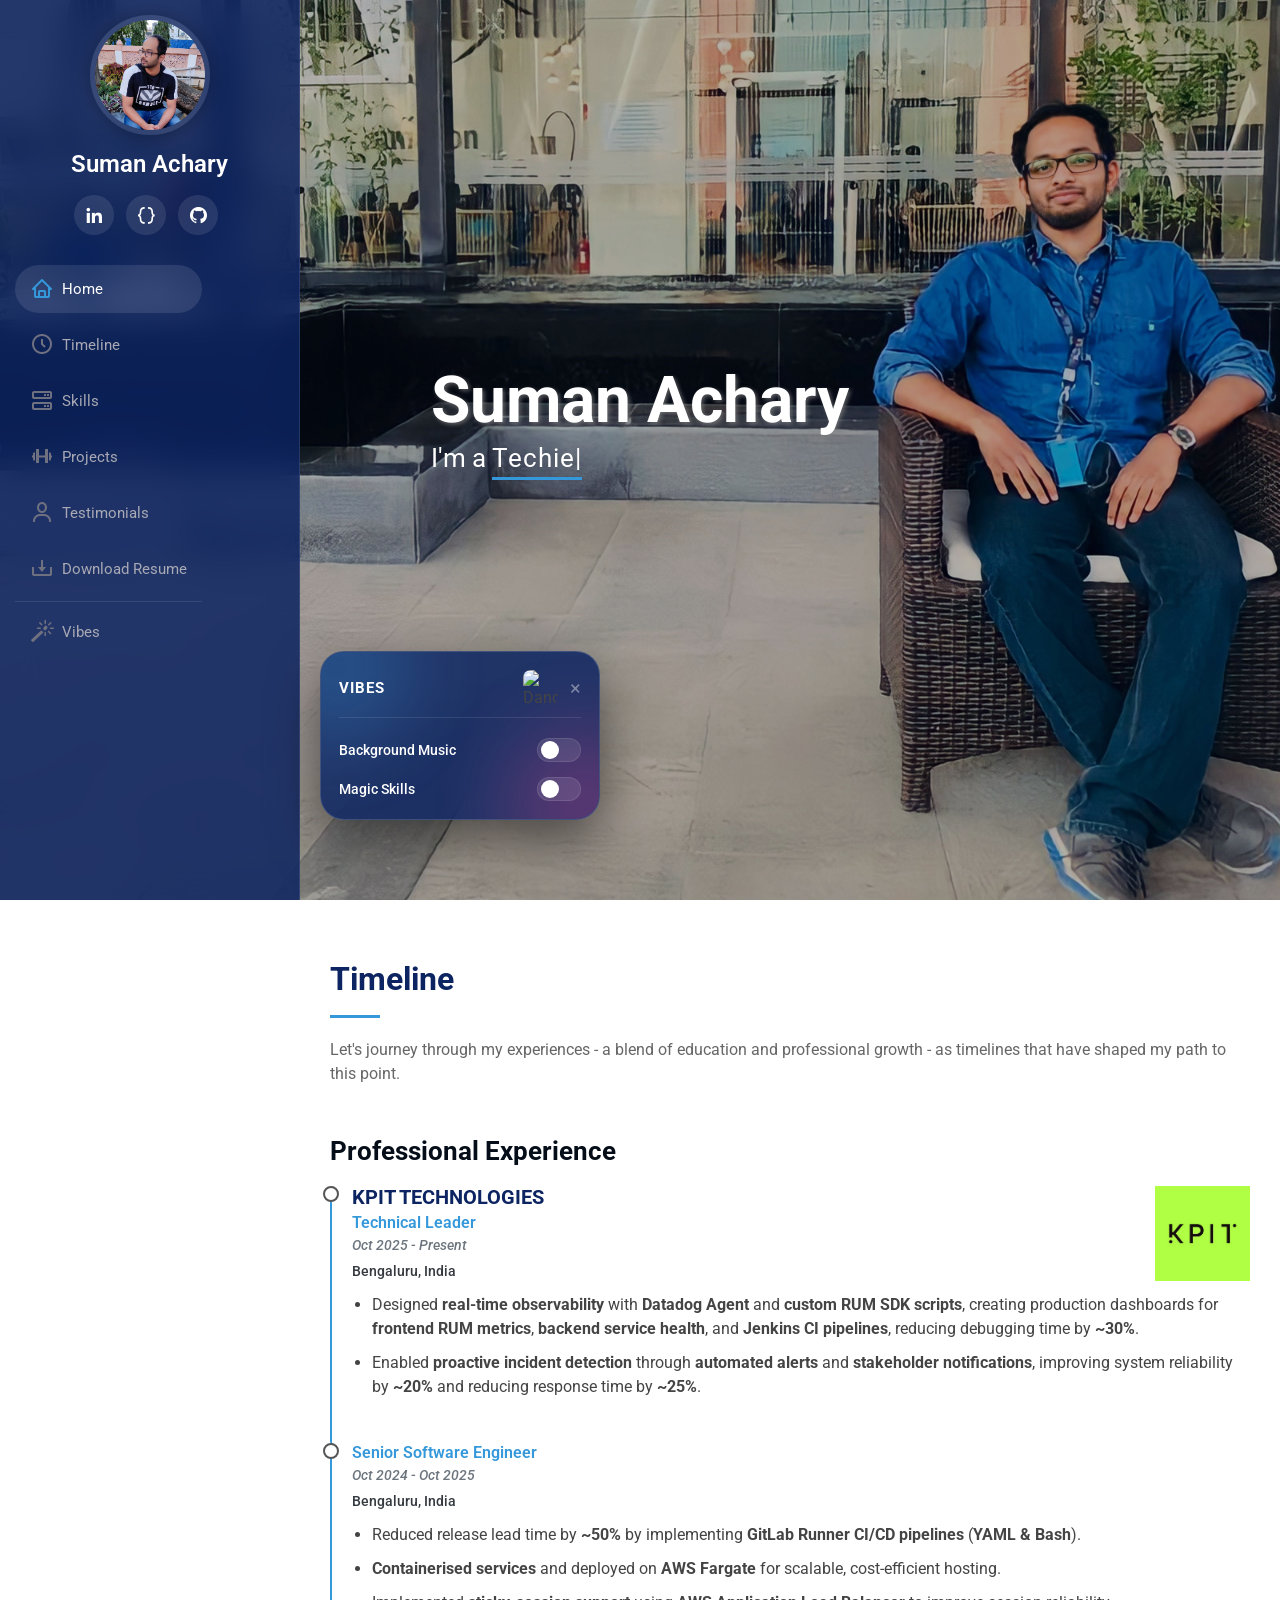
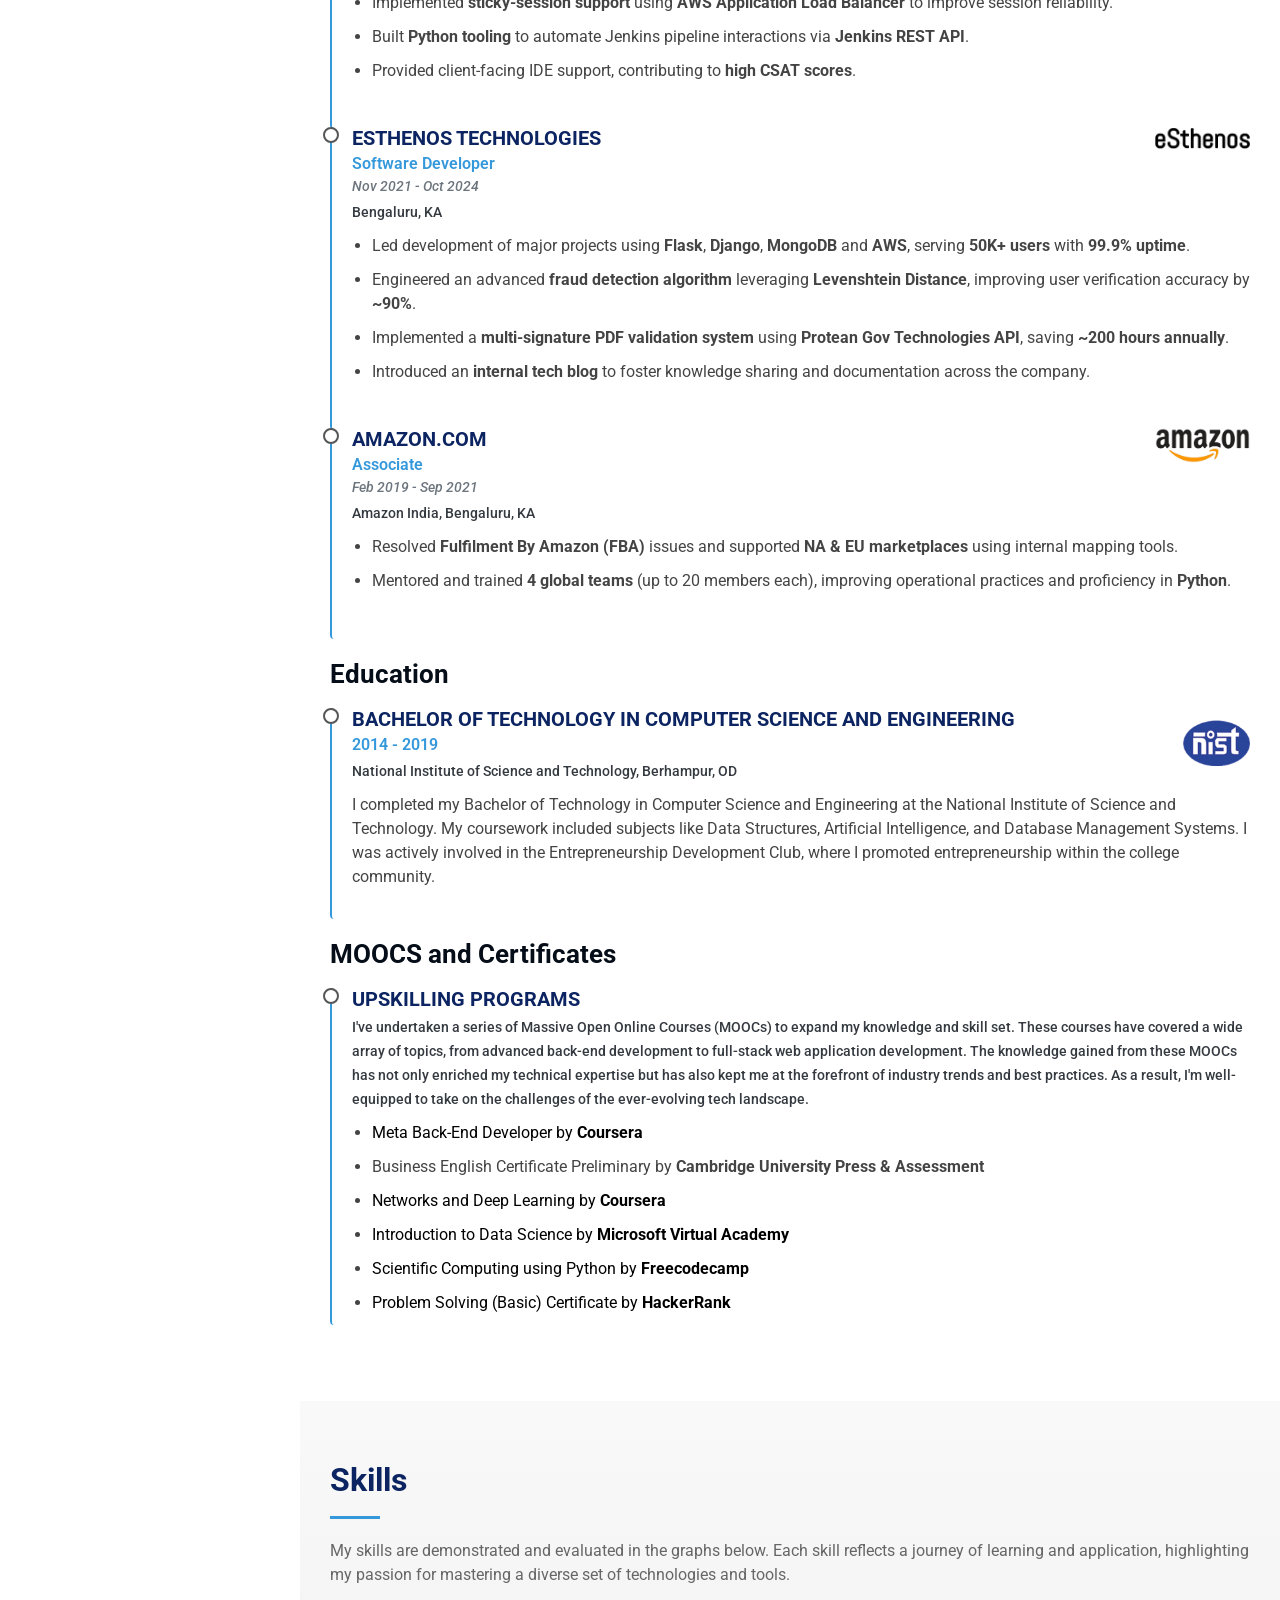
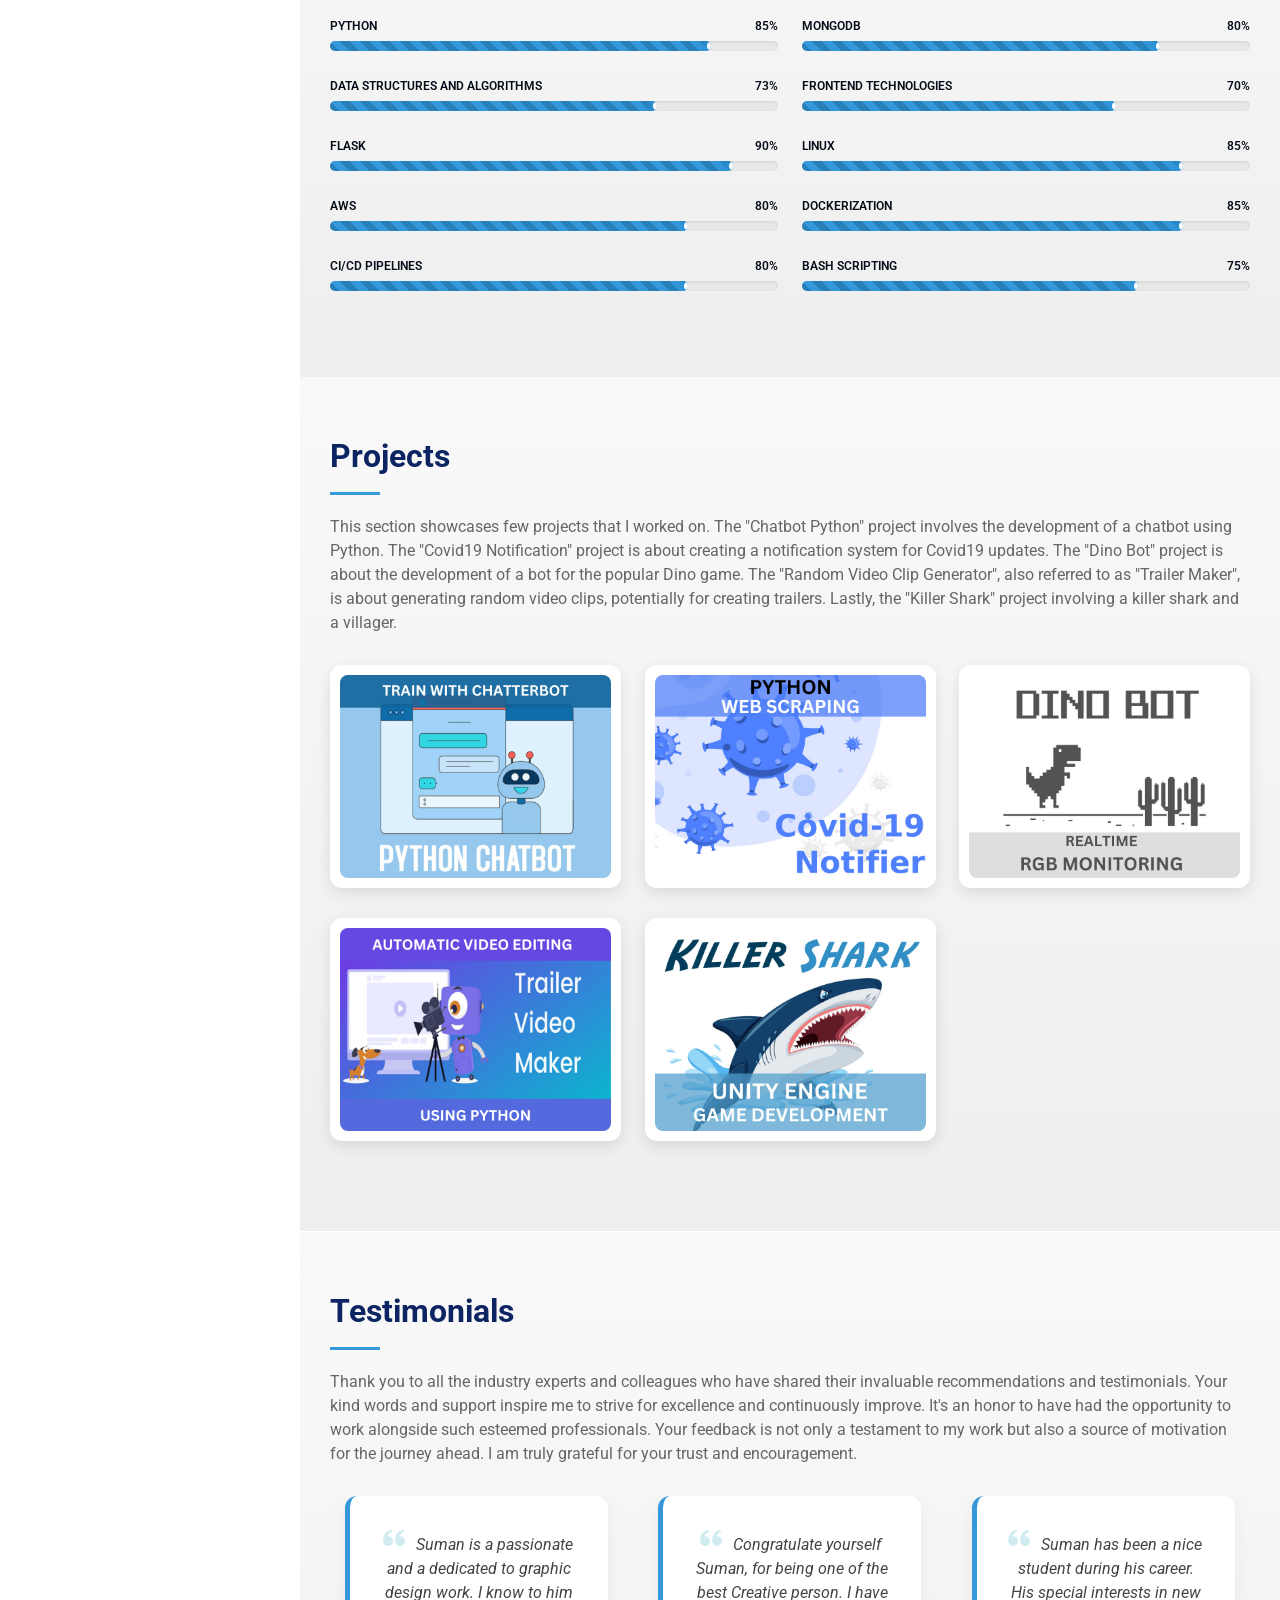
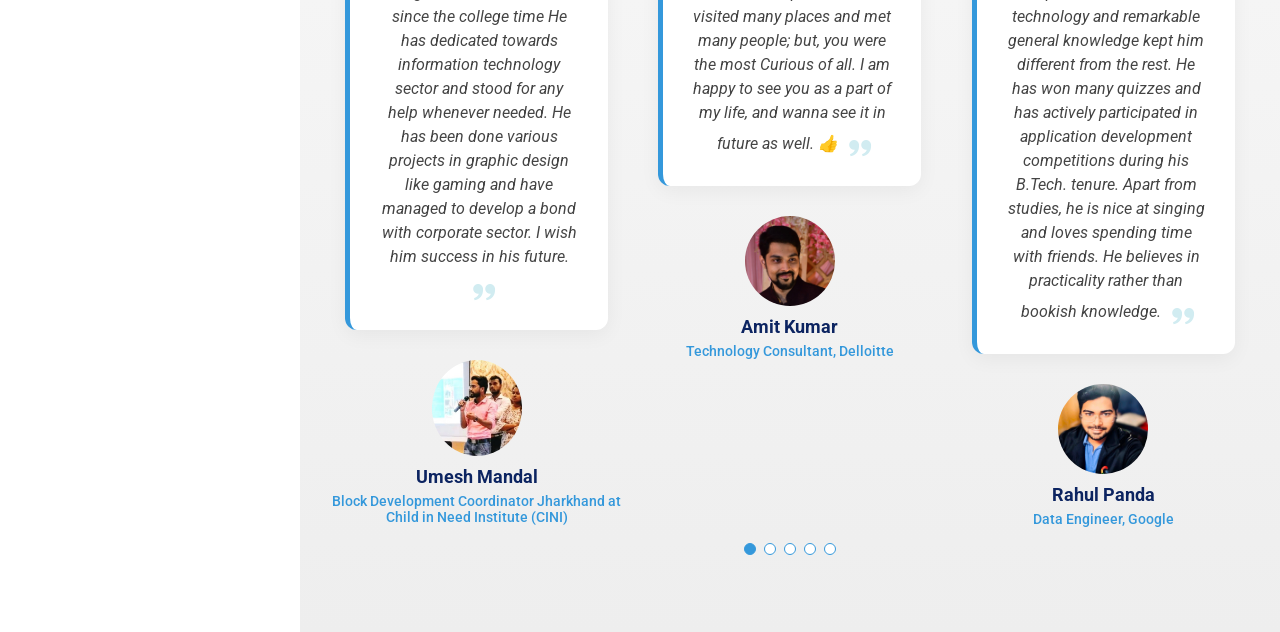
==== commit b5bcc8ac: "skills" ====
--- a/index.html
+++ b/index.html
@@ -55,7 +55,7 @@
           </label>
         </div>
         <div class="vibe-toggle-item">
-          <span>Magic Cursor</span>
+          <span>Magic Skills</span>
           <label class="switch">
             <input type="checkbox" id="cursor-vibe-toggle" aria-label="Toggle Magic Cursor Effect">
             <span class="slider round"></span>
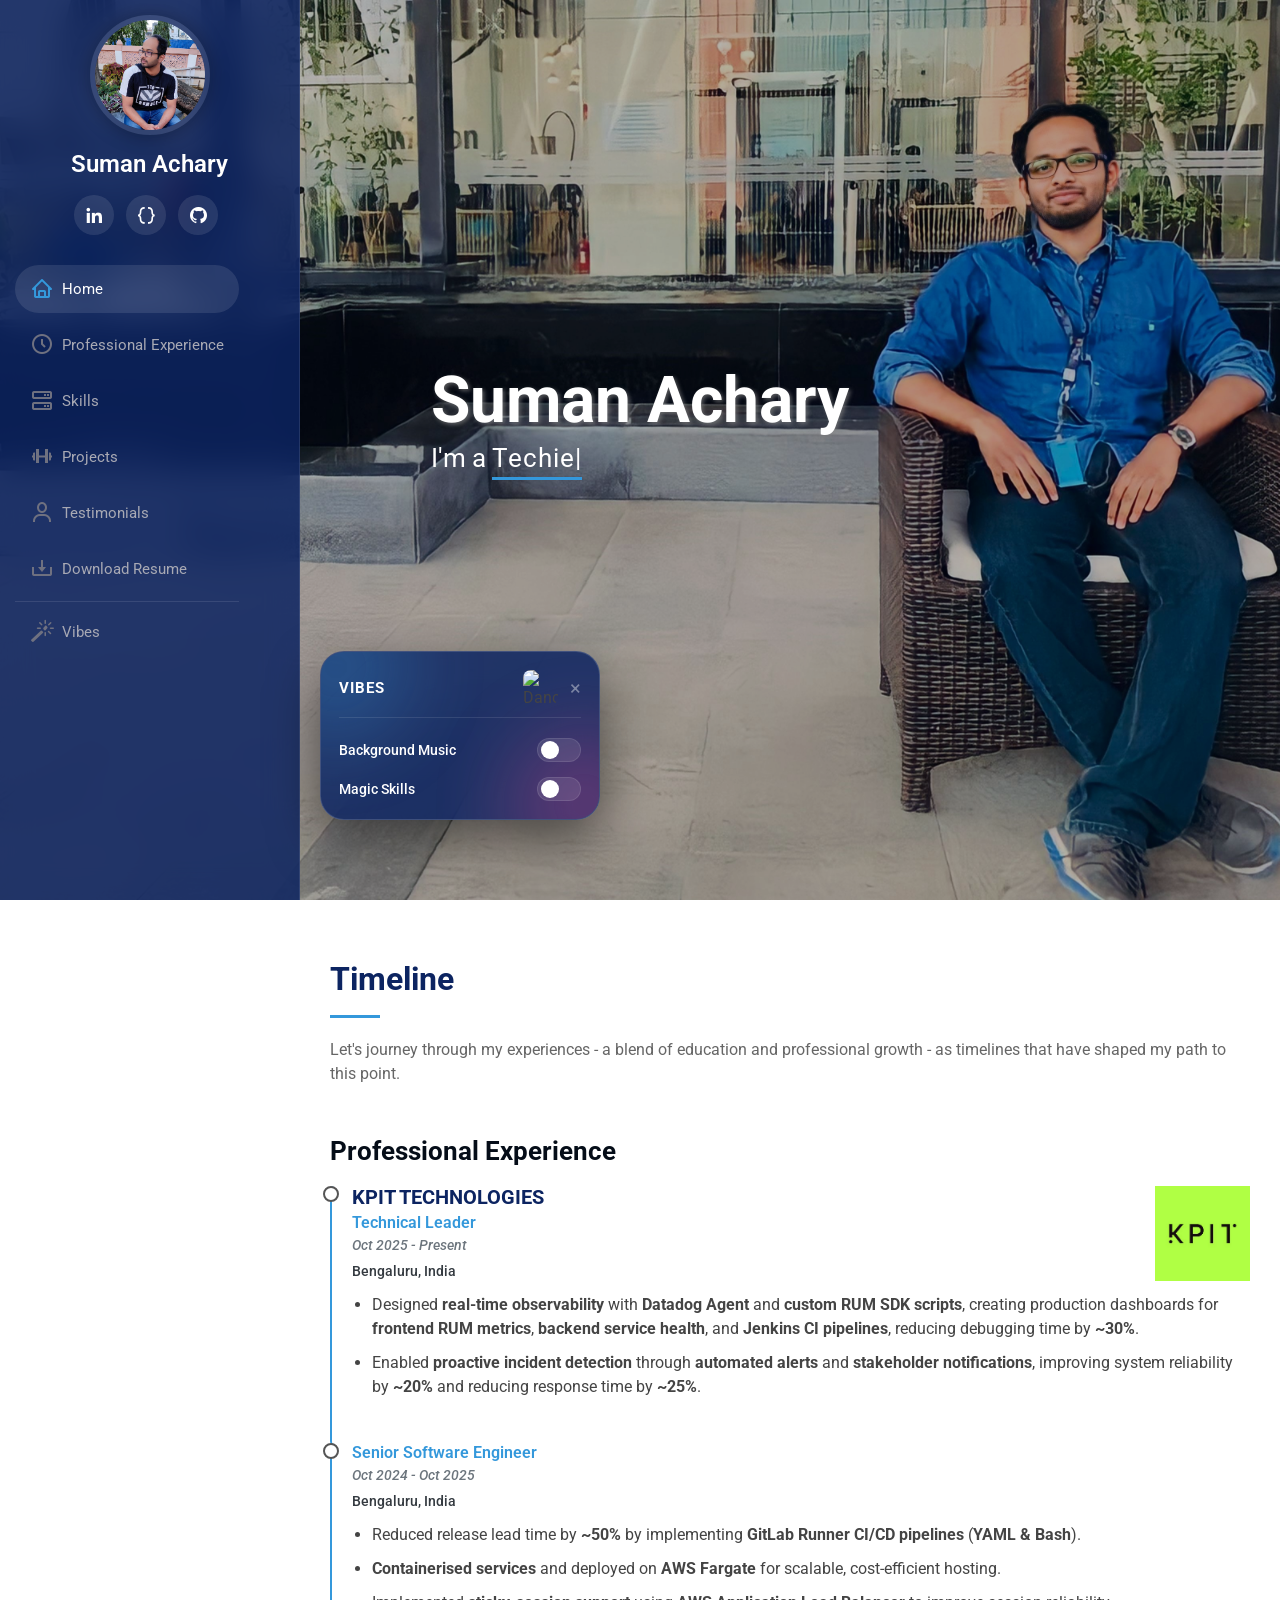
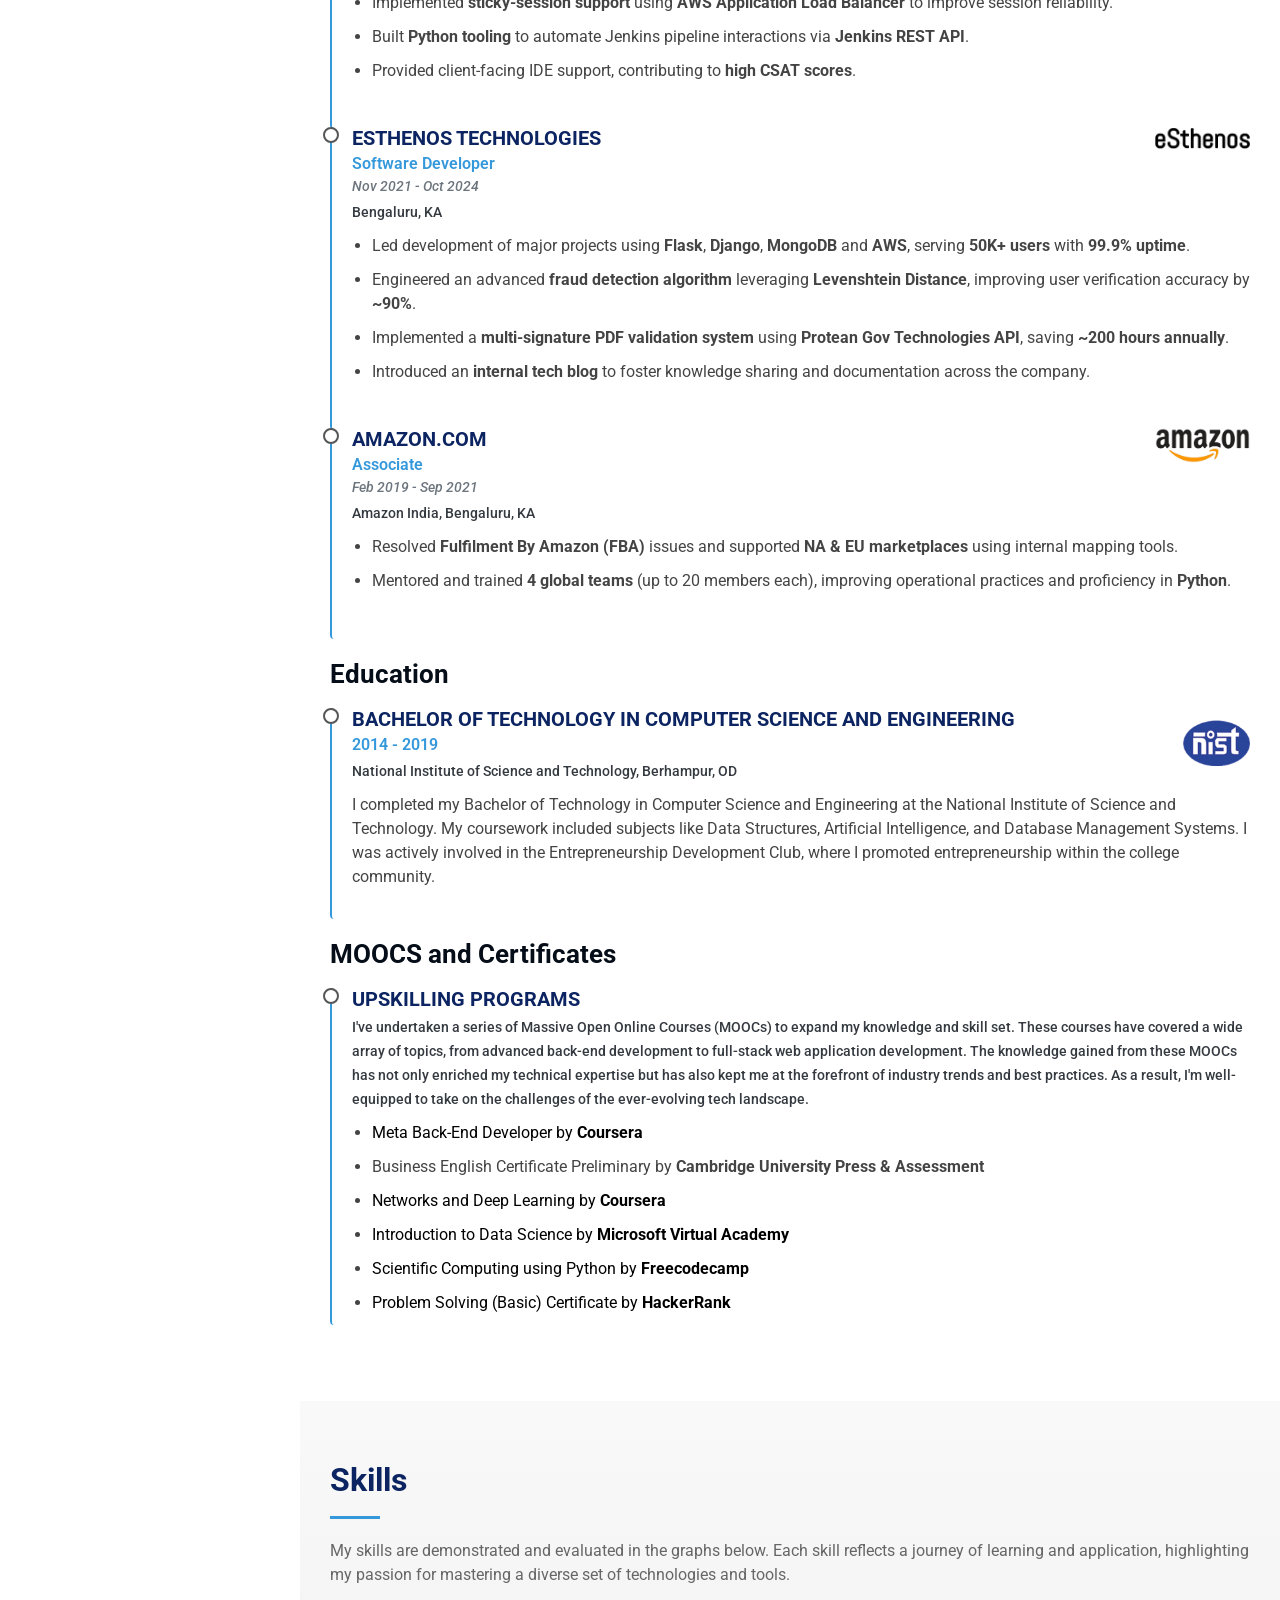
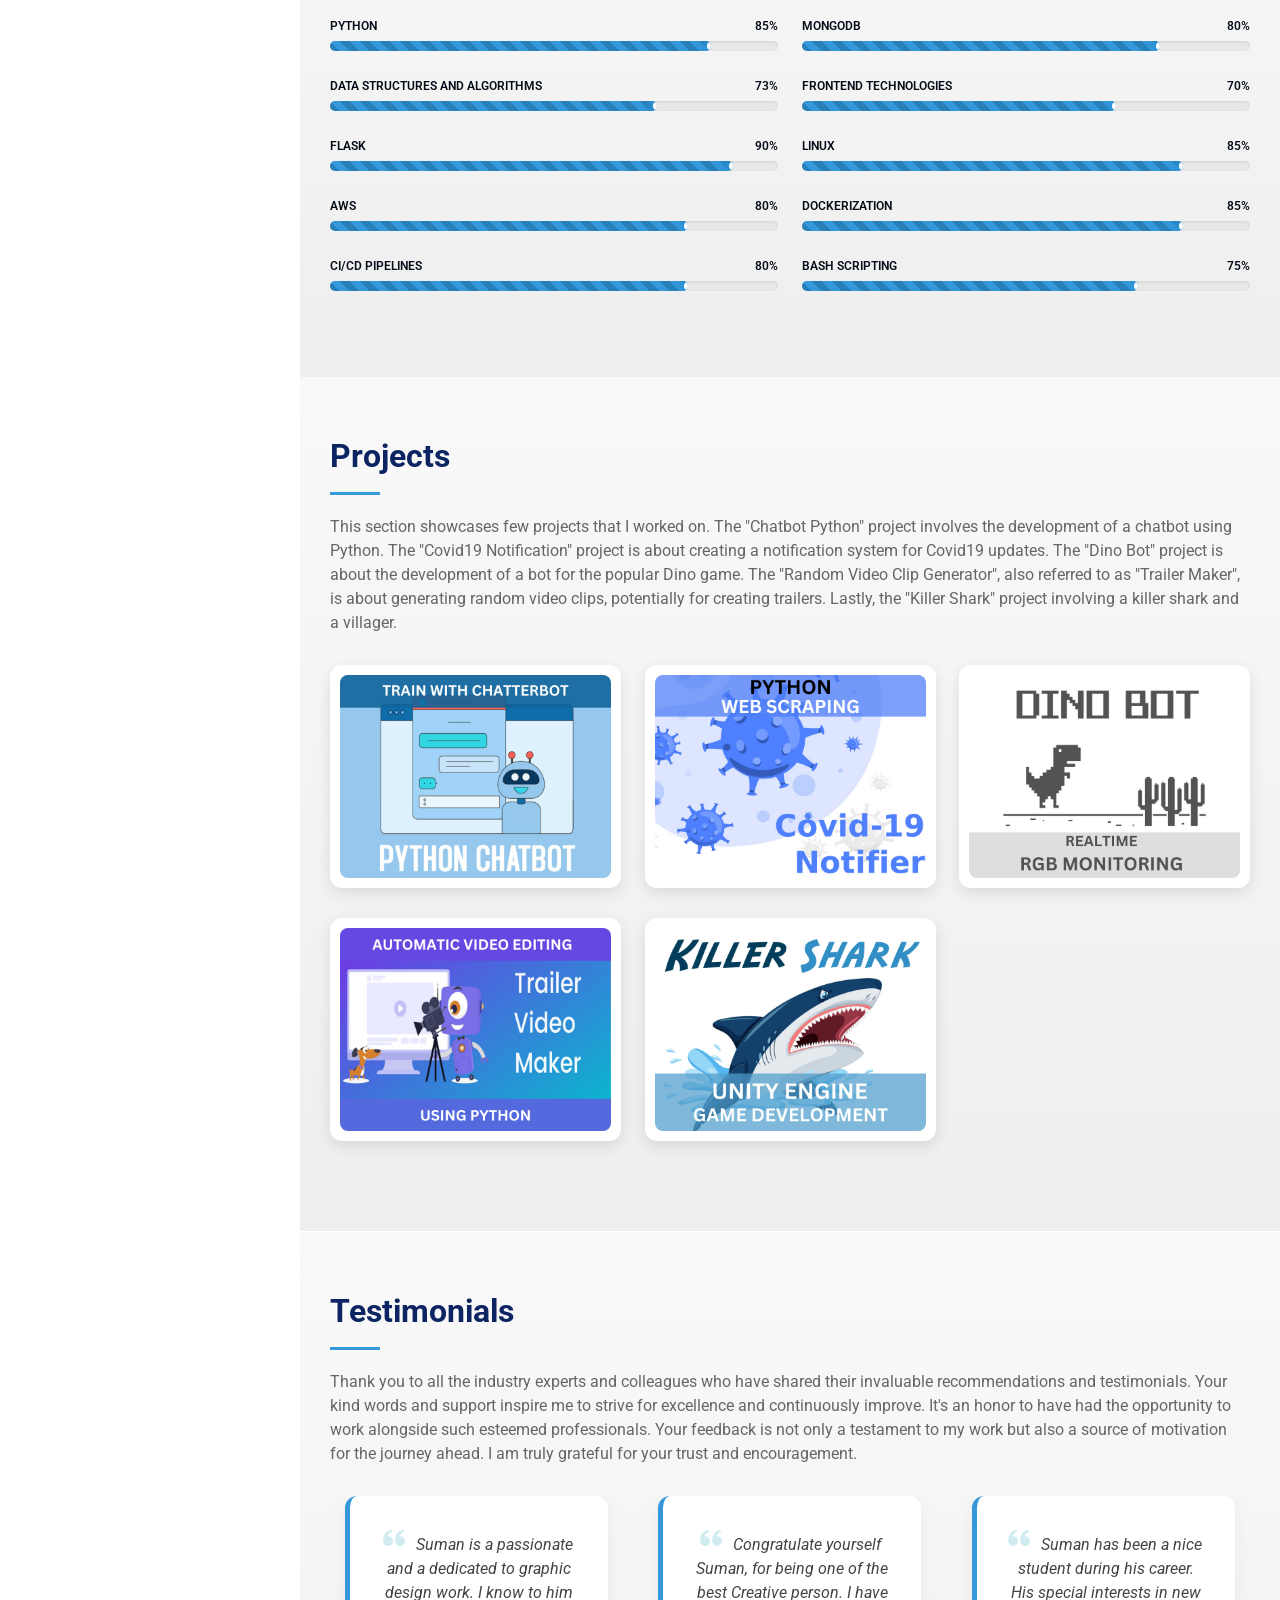
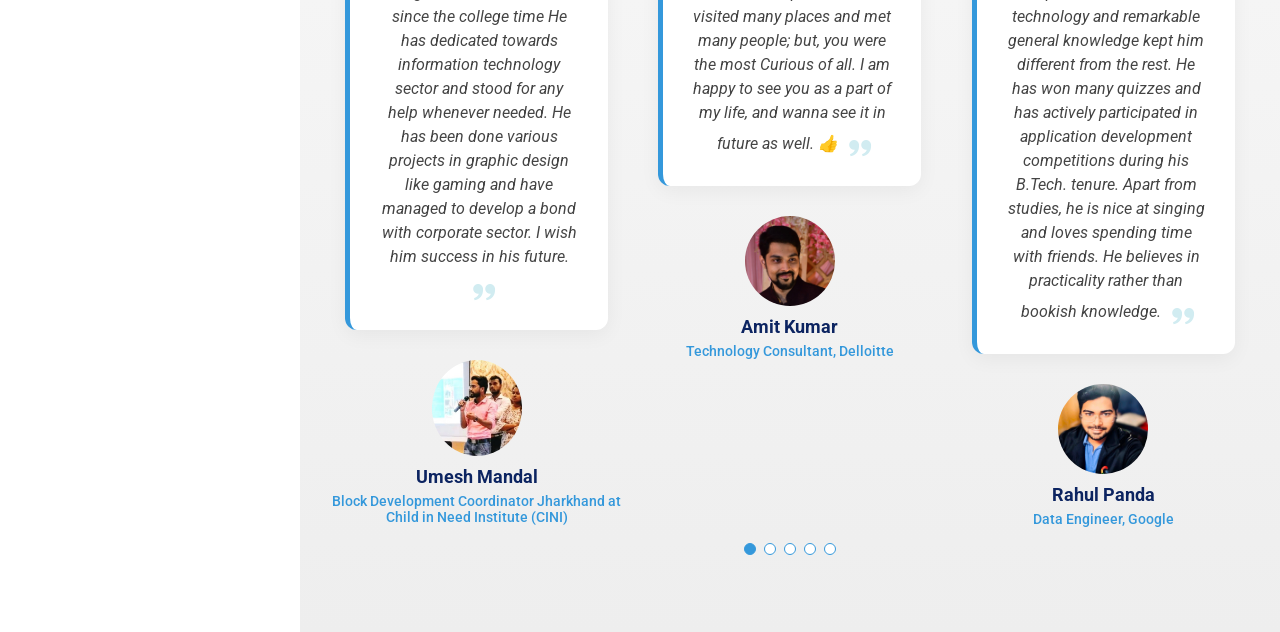
==== commit 2e18abec: "download resume bugfix" ====
--- a/index.html
+++ b/index.html
@@ -75,12 +75,12 @@
         <img src="assets/img/profile-img.jpg" alt="" class="img-fluid rounded-circle" />
         <h1 class="text-light"><a href="index.html">Suman Achary</a></h1>
         <div class="social-links mt-3 text-center">
-          <a href="https://www.linkedin.com/in/gsumanachary/" target="_blank" class="linkedin" data-tooltip="LinkedIn"
-            aria-label="LinkedIn"><i class="bx bxl-linkedin"></i></a>
-          <a href="https://leetcode.com/G_Suman_Achary/" target="_blank" class="leetcode" data-tooltip="LeetCode"
-            aria-label="LeetCode"><i class="bx bx-code-curly"></i></a>
-          <a href="https://github.com/SumanAchary" target="_blank" class="githun" data-tooltip="GitHub"
-            aria-label="GitHub"><i class="bx bxl-github"></i></a>
+          <a href="https://www.linkedin.com/in/gsumanachary/" target="_blank" rel="noopener noreferrer" class="linkedin"
+            data-tooltip="LinkedIn" aria-label="LinkedIn"><i class="bx bxl-linkedin"></i></a>
+          <a href="https://leetcode.com/G_Suman_Achary/" target="_blank" rel="noopener noreferrer" class="leetcode"
+            data-tooltip="LeetCode" aria-label="LeetCode"><i class="bx bx-code-curly"></i></a>
+          <a href="https://github.com/SumanAchary" target="_blank" rel="noopener noreferrer" class="githun"
+            data-tooltip="GitHub" aria-label="GitHub"><i class="bx bxl-github"></i></a>
         </div>
       </div>
 
@@ -90,7 +90,8 @@
             <a href="#hero" class="nav-link scrollto active"><i class="bx bx-home"></i> <span>Home</span></a>
           </li>
           <li>
-            <a href="#timeline" class="nav-link scrollto"><i class="bx bx-time-five"></i> <span>Timeline</span></a>
+            <a href="#timeline" class="nav-link scrollto"><i class="bx bx-time-five"></i> <span>Professional
+                Experience</span></a>
           </li>
           <li>
             <a href="#skills" class="nav-link scrollto"><i class="bx bx-server"></i> <span>Skills</span></a>
@@ -105,7 +106,8 @@
 
           <li>
             <a href="https://drive.google.com/file/d/1q9tvVYunZ0dSwkqFknwrFSU6dnOEdEOa/view?usp=drive_link"
-              class="nav-link scrollto" target="_blank"><i class="bx bx-download"></i> <span>Download Resume</span></a>
+              class="nav-link" target="_blank" rel="noopener noreferrer"><i class="bx bx-download"></i> <span>Download
+                Resume</span></a>
           </li>
           <li class="nav-separator"></li>
           <li>
@@ -279,15 +281,18 @@
               </p>
               <ul>
                 <li><a href="https://www.coursera.org/account/accomplishments/professional-cert/SRCQ29ZFA7D7"
-                    target="_blank">Meta Back-End Developer by <b>Coursera</b></a></li>
+                    target="_blank" rel="noopener noreferrer">Meta Back-End Developer by <b>Coursera</b></a></li>
                 <li>Business English Certificate Preliminary by <b>Cambridge University Press & Assessment</b></li>
-                <li><a href="https://coursera.org/share/40e9724917dfaa964747946573612464" target="_blank">Networks and
+                <li><a href="https://coursera.org/share/40e9724917dfaa964747946573612464" target="_blank"
+                    rel="noopener noreferrer">Networks and
                     Deep Learning by <b>Coursera</b></a></li>
-                <li><a href="https://www.slideshare.net/sumanachary12/intro-to-data-science-115043842"
-                    target="_blank">Introduction to Data Science by <b>Microsoft Virtual Academy</b></a></li>
+                <li><a href="https://www.slideshare.net/sumanachary12/intro-to-data-science-115043842" target="_blank"
+                    rel="noopener noreferrer">Introduction to Data Science by <b>Microsoft Virtual Academy</b></a></li>
                 <li><a href="https://www.freecodecamp.org/certification/sumanachary/scientific-computing-with-python-v7"
-                    target="_blank">Scientific Computing using Python by <b>Freecodecamp</b></a></li>
-                <li><a href="https://www.hackerrank.com/certificates/1e636769ba9a" target="_blank">Problem Solving
+                    target="_blank" rel="noopener noreferrer">Scientific Computing using Python by
+                    <b>Freecodecamp</b></a></li>
+                <li><a href="https://www.hackerrank.com/certificates/1e636769ba9a" target="_blank"
+                    rel="noopener noreferrer">Problem Solving
                     (Basic) Certificate by <b>HackerRank</b></a></li>
               </ul>
             </div>
@@ -420,32 +425,36 @@
 
         <div class="row portfolio-container" data-aos="fade-up" data-aos-delay="100">
           <div class="col-lg-4 col-md-4 portfolio-item filter-app">
-            <a href="https://github.com/SumanAchary/Chatbot_python" target="_blank" class="portfolio-wrap">
+            <a href="https://github.com/SumanAchary/Chatbot_python" target="_blank" rel="noopener noreferrer"
+              class="portfolio-wrap">
               <img src="assets/img/portfolio/chatbot.png" class="img-fluid" alt="Chatbot Python" />
             </a>
           </div>
 
           <div class="col-lg-4 col-md-4 portfolio-item filter-app">
-            <a href="https://github.com/SumanAchary/Covid19-notification" target="_blank" class="portfolio-wrap">
+            <a href="https://github.com/SumanAchary/Covid19-notification" target="_blank" rel="noopener noreferrer"
+              class="portfolio-wrap">
               <img src="assets/img/portfolio/covid-notifier.png" class="img-fluid" alt="Covid19 Notification" />
             </a>
           </div>
 
           <div class="col-lg-4 col-md-4 portfolio-item filter-app">
-            <a href="https://github.com/SumanAchary/Dino-Bot" target="_blank" class="portfolio-wrap">
+            <a href="https://github.com/SumanAchary/Dino-Bot" target="_blank" rel="noopener noreferrer"
+              class="portfolio-wrap">
               <img src="assets/img/portfolio/dinobot.png" class="img-fluid" alt="Dino Bot" />
             </a>
           </div>
 
           <div class="col-lg-4 col-md-4 portfolio-item filter-app">
-            <a href="https://github.com/SumanAchary/random_video_clip_generator" target="_blank" class="portfolio-wrap">
+            <a href="https://github.com/SumanAchary/random_video_clip_generator" target="_blank"
+              rel="noopener noreferrer" class="portfolio-wrap">
               <img src="assets/img/portfolio/trailer_maker.png" class="img-fluid" alt="Trailer Maker" />
             </a>
           </div>
 
           <div class="col-lg-4 col-md-4 portfolio-item filter-app">
             <a href="https://github.com/SumanAchary/KillerShark_onlyScripts/tree/main/SCRIPT" target="_blank"
-              class="portfolio-wrap">
+              rel="noopener noreferrer" class="portfolio-wrap">
               <img src="assets/img/portfolio/killer-shark.png" class="img-fluid" alt="Killer Shark" />
             </a>
           </div>
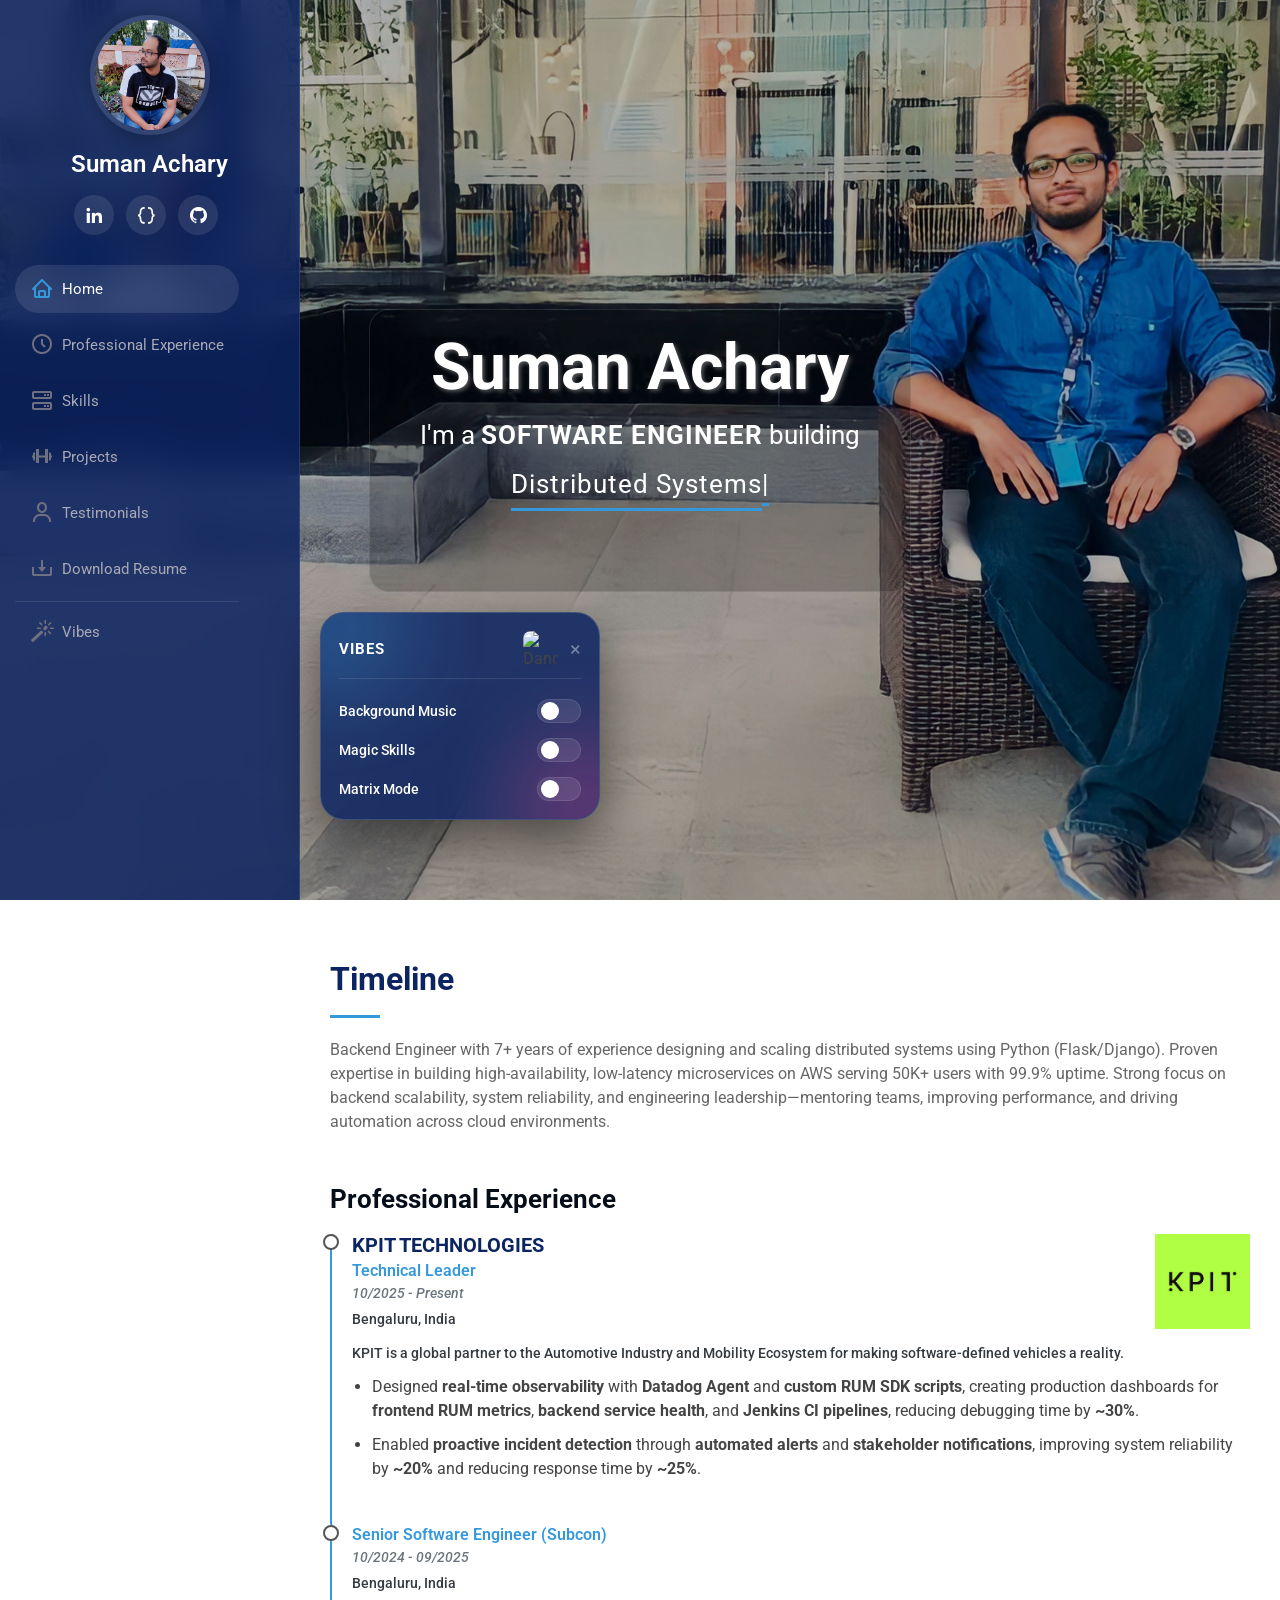
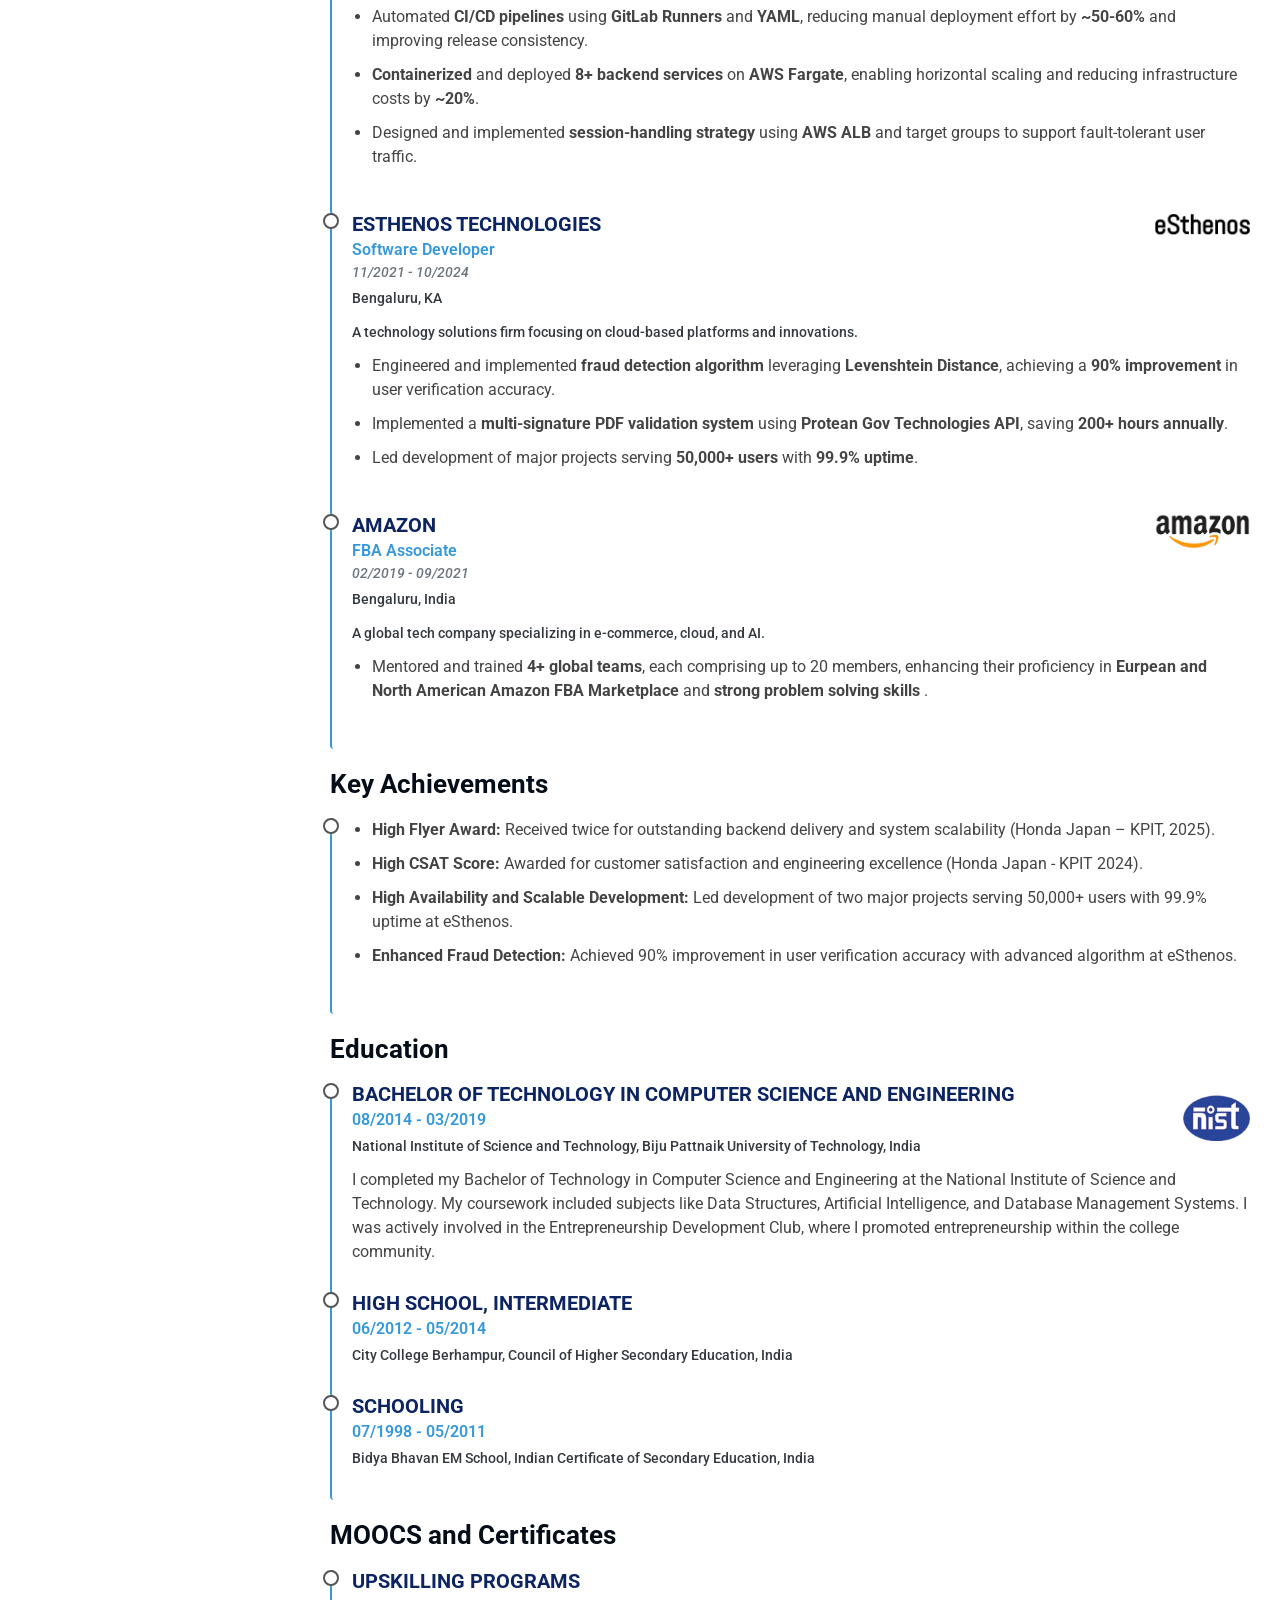
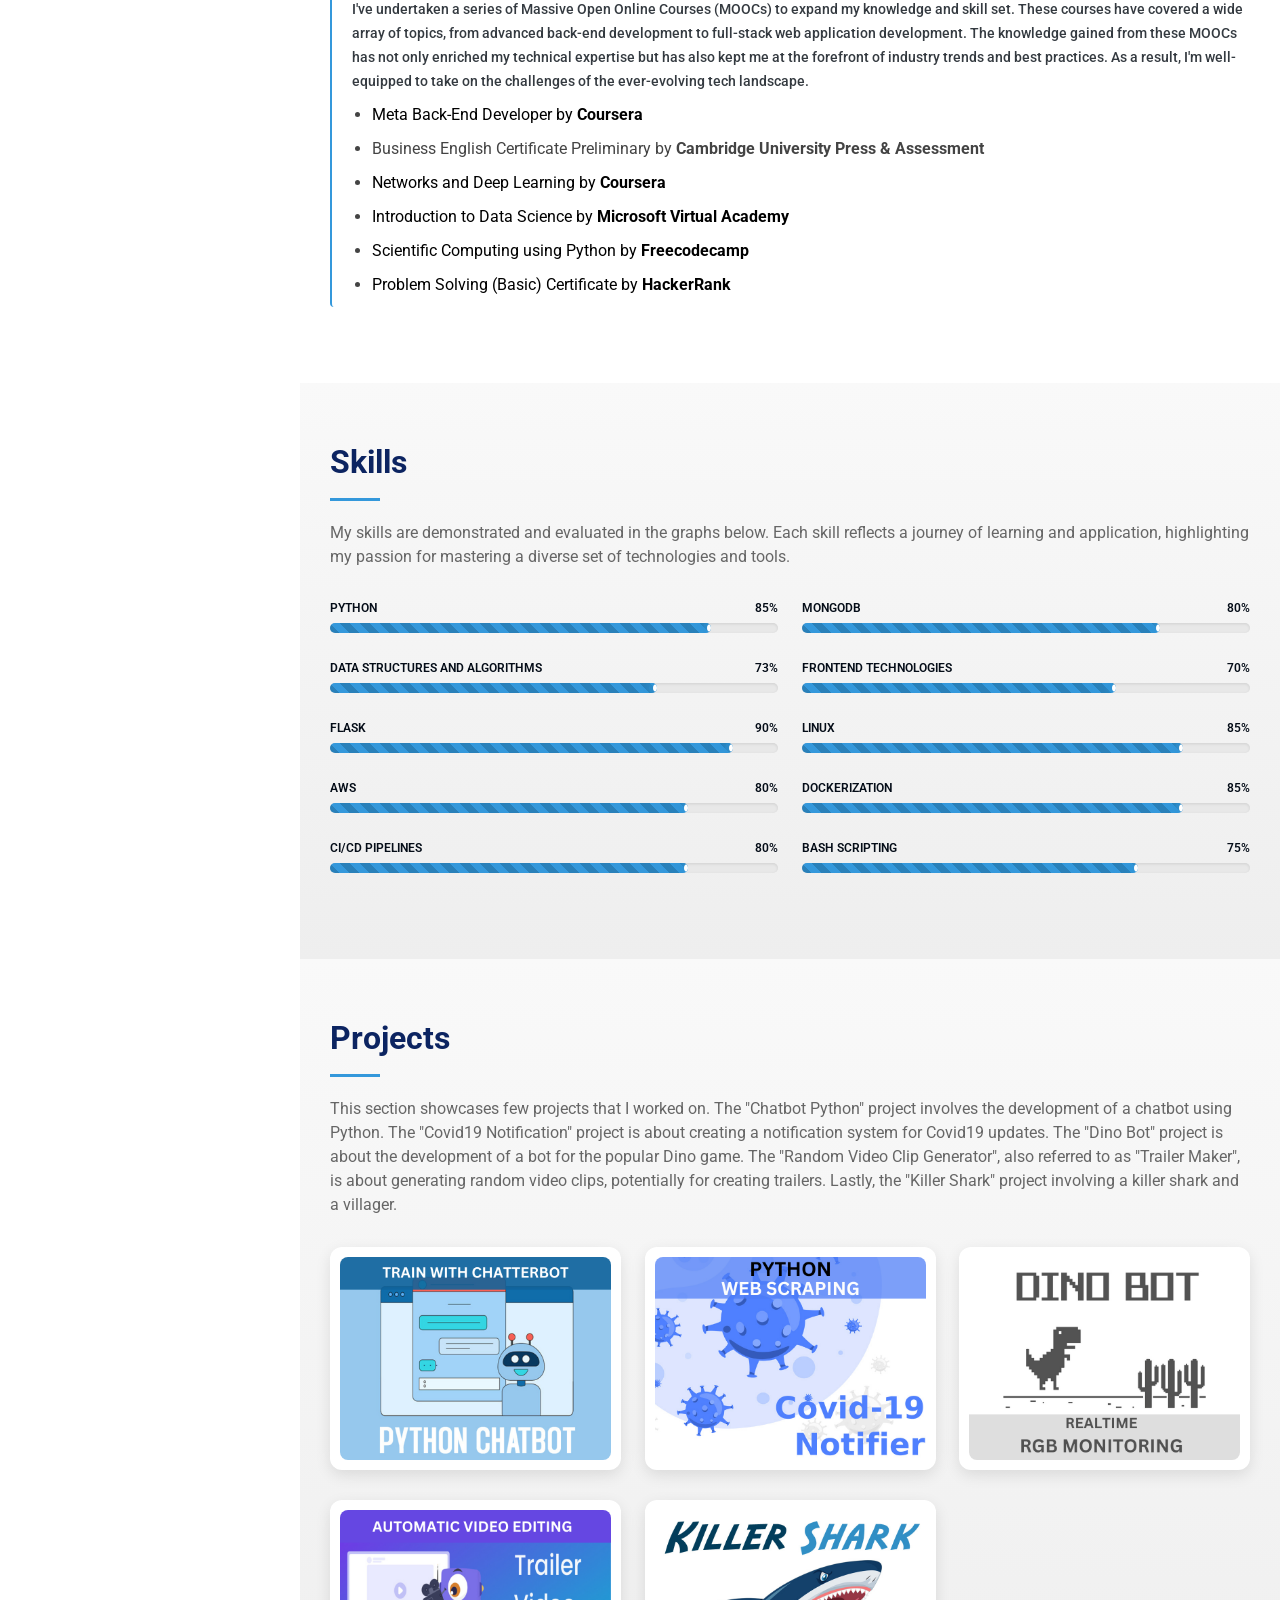
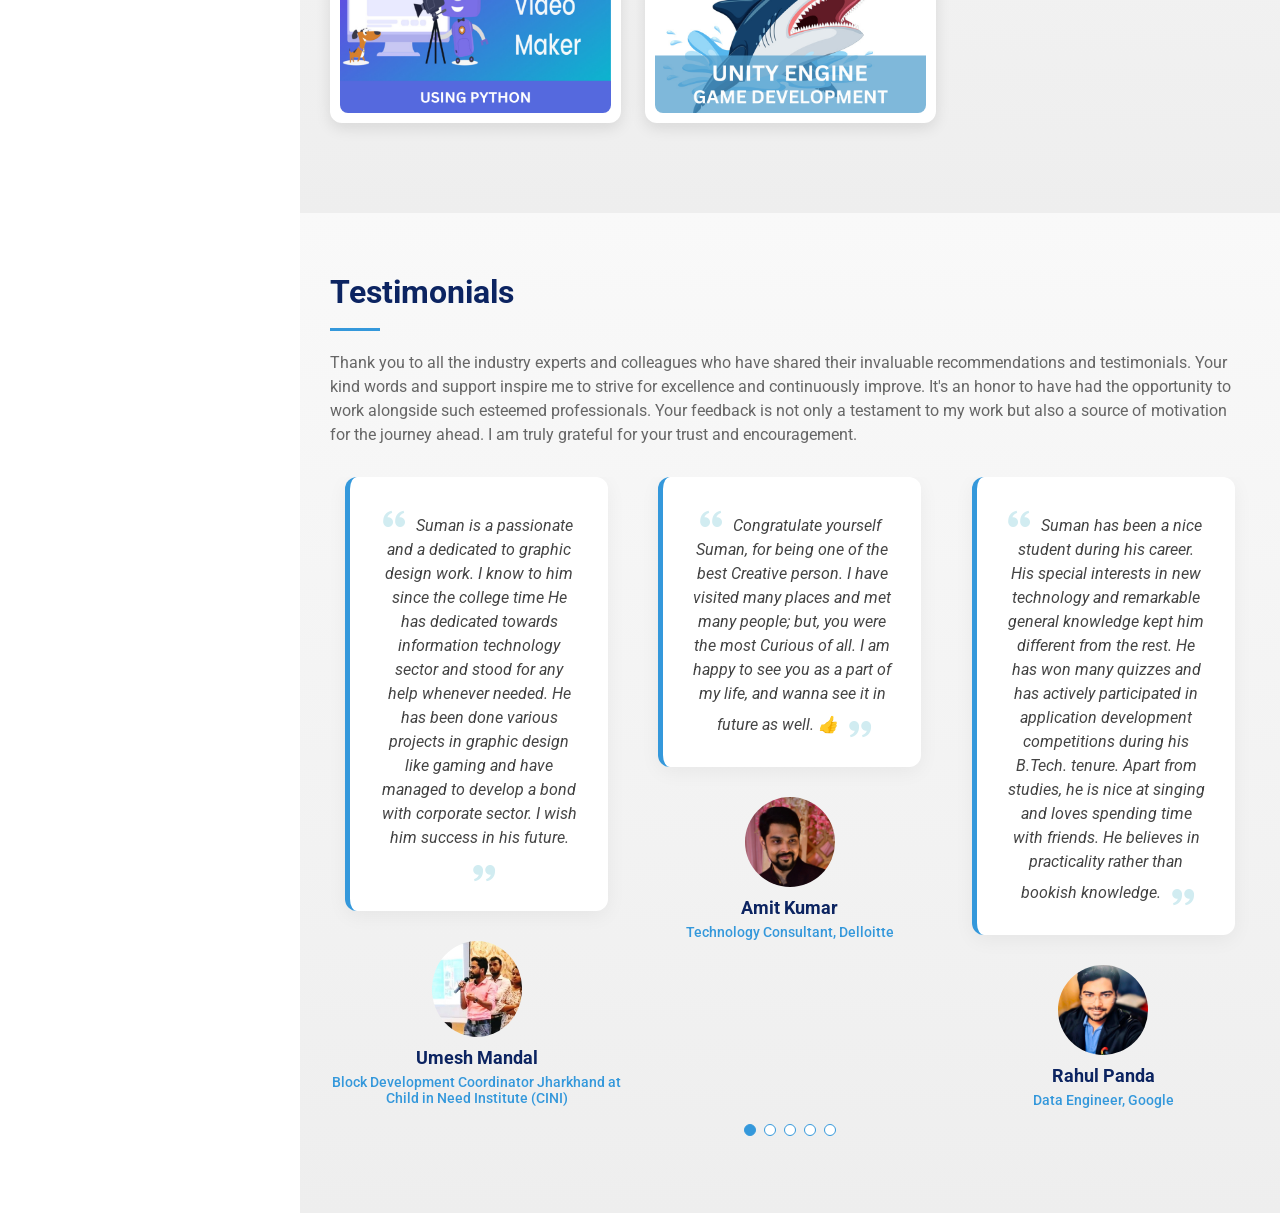
==== commit 417165e5: "matrix mode with other updates" ====
--- a/index.html
+++ b/index.html
@@ -36,6 +36,7 @@
 </head>
 
 <body>
+  <canvas id="matrix-canvas"></canvas>
   <div id="scroll-progress"></div>
   <!-- ======= Vibe Control Feature (Card Only) ======= -->
   <div id="vibe-control" class="vibe-feature card-only">
@@ -58,6 +59,13 @@
           <span>Magic Skills</span>
           <label class="switch">
             <input type="checkbox" id="cursor-vibe-toggle" aria-label="Toggle Magic Cursor Effect">
+            <span class="slider round"></span>
+          </label>
+        </div>
+        <div class="vibe-toggle-item">
+          <span>Matrix Mode</span>
+          <label class="switch">
+            <input type="checkbox" id="matrix-vibe-toggle" aria-label="Toggle Matrix Mode">
             <span class="slider round"></span>
           </label>
         </div>
@@ -131,14 +139,17 @@
   </header>
   <!-- End Header -->
 
+
   <!-- ======= Hero Section ======= -->
   <section id="hero" class="d-flex flex-column justify-content-center align-items-center">
-    <div class="hero-container" data-aos="fade-in">
-      <h1>Suman Achary</h1>
-      <p>
-        I'm a
-        <span class="typed" data-typed-items="Techie"></span>
-      </p>
+    <div class="hero-container">
+      <div class="hero-content">
+        <h1>Suman Achary</h1>
+        <p>I'm a <span class="highlight">Software Engineer</span> building <br>
+          <span class="typed"
+            data-typed-items="Distributed Systems, High-Availability Systems, Low Latency Backend Services"></span>
+        </p>
+      </div>
     </div>
   </section>
   <!-- End Hero -->
@@ -151,9 +162,12 @@
         <div class="section-title">
           <h2>Timeline</h2>
           <p>
-            Let's journey through my experiences - a blend of education and
-            professional growth - as timelines that have shaped my path to
-            this point.
+            Backend Engineer with 7+ years of experience designing and scaling
+            distributed systems using Python (Flask/Django). Proven expertise in building
+            high-availability, low-latency microservices on AWS serving 50K+ users
+            with 99.9% uptime. Strong focus on backend scalability, system reliability,
+            and engineering leadership—mentoring teams, improving performance, and
+            driving automation across cloud environments.
           </p>
         </div>
 
@@ -163,15 +177,16 @@
             <!-- Professional Experience -->
             <h3 class="resume-title">Professional Experience</h3>
 
-            <!-- KPIT grouped company entry with sub-timeline for roles -->
             <div class="resume-item">
               <h4>
                 KPIT Technologies
                 <img class="company-logo" src="assets/img/companies/kpit.jpg" alt="KPIT logo" />
               </h4>
               <h5>Technical Leader</h5>
-              <h6>Oct 2025 - Present</h6>
+              <h6>10/2025 - Present</h6>
               <p><em>Bengaluru, India</em></p>
+              <p><em>KPIT is a global partner to the Automotive Industry and Mobility Ecosystem for making
+                  software-defined vehicles a reality.</em></p>
               <ul>
                 <li>Designed <strong>real-time observability</strong> with <strong>Datadog Agent</strong> and
                   <strong>custom RUM SDK scripts</strong>, creating production
@@ -188,21 +203,19 @@
             </div>
 
             <div class="resume-item">
-              <h5>Senior Software Engineer</h5>
-              <h6>Oct 2024 - Oct 2025</h6>
+              <h5>Senior Software Engineer (Subcon)</h5>
+              <h6>10/2024 - 09/2025</h6>
               <p><em>Bengaluru, India</em></p>
               <ul>
-                <li>Reduced release lead time by <strong>~50%</strong> by implementing <strong>GitLab Runner CI/CD
-                    pipelines</strong> (<strong>YAML &amp; Bash</strong>).
+                <li>Automated <strong>CI/CD pipelines</strong> using <strong>GitLab Runners</strong> and
+                  <strong>YAML</strong>,
+                  reducing manual deployment effort by <strong>~50-60%</strong> and improving release consistency.
                 </li>
-                <li><strong>Containerised services</strong> and deployed on <strong>AWS Fargate</strong> for scalable,
-                  cost-efficient hosting.</li>
-                <li>Implemented <strong>sticky-session support</strong> using <strong>AWS Application Load
-                    Balancer</strong> to improve session
-                  reliability.</li>
-                <li>Built <strong>Python tooling</strong> to automate Jenkins pipeline interactions via <strong>Jenkins
-                    REST API</strong>.</li>
-                <li>Provided client-facing IDE support, contributing to <strong>high CSAT scores</strong>.</li>
+                <li><strong>Containerized</strong> and deployed <strong>8+ backend services</strong> on <strong>AWS
+                    Fargate</strong>,
+                  enabling horizontal scaling and reducing infrastructure costs by <strong>~20%</strong>.</li>
+                <li>Designed and implemented <strong>session-handling strategy</strong> using <strong>AWS ALB</strong>
+                  and target groups to support fault-tolerant user traffic.</li>
               </ul>
             </div>
 
@@ -214,40 +227,48 @@
                 Software Developer
               </h5>
 
-              <h6>Nov 2021 - Oct 2024</h6>
+              <h6>11/2021 - 10/2024</h6>
               <p><em>Bengaluru, KA</em></p>
+              <p><em>A technology solutions firm focusing on cloud-based platforms and innovations.</em></p>
               <ul>
-                <li>Led development of major projects using <strong>Flask</strong>, <strong>Django</strong>,
-                  <strong>MongoDB</strong> and <strong>AWS</strong>, serving <strong>50K+ users</strong> with
-                  <strong>99.9% uptime</strong>.
+                <li>Engineered and implemented <strong>fraud detection algorithm</strong> leveraging <strong>Levenshtein
+                    Distance</strong>, achieving a <strong>90% improvement</strong> in user verification accuracy.
                 </li>
-                <li>Engineered an advanced <strong>fraud detection algorithm</strong> leveraging <strong>Levenshtein
-                    Distance</strong>, improving user
-                  verification accuracy by <strong>~90%</strong>.</li>
                 <li>Implemented a <strong>multi-signature PDF validation system</strong> using <strong>Protean Gov
-                    Technologies API</strong>, saving <strong>~200
-                    hours annually</strong>.</li>
-                <li>Introduced an <strong>internal tech blog</strong> to foster knowledge sharing and documentation
-                  across the company.
-                </li>
+                    Technologies API</strong>, saving <strong>200+ hours annually</strong>.</li>
+                <li>Led development of major projects serving <strong>50,000+ users</strong> with <strong>99.9%
+                    uptime</strong>.</li>
               </ul>
             </div>
 
             <div class="resume-item">
               <h4>
-                Amazon.com
+                Amazon
                 <img class="company-logo" src="assets/img/companies/amazon.png" alt="Amazon logo" />
               </h4>
-              <h5>Associate</h5>
-              <h6>Feb 2019 - Sep 2021</h6>
-              <p><em>Amazon India, Bengaluru, KA</em></p>
+              <h5>FBA Associate</h5>
+              <h6>02/2019 - 09/2021</h6>
+              <p><em>Bengaluru, India</em></p>
+              <p><em>A global tech company specializing in e-commerce, cloud, and AI.</em></p>
               <ul>
-                <li>Resolved <strong>Fulfilment By Amazon (FBA)</strong> issues and supported <strong>NA &amp; EU
-                    marketplaces</strong> using internal
-                  mapping tools.</li>
-                <li>Mentored and trained <strong>4 global teams</strong> (up to 20 members each), improving operational
-                  practices and
-                  proficiency in <strong>Python</strong>.</li>
+                <li>Mentored and trained <strong>4+ global teams</strong>, each comprising up to 20 members, enhancing
+                  their proficiency in <strong> Eurpean and North American Amazon FBA Marketplace </strong> and <strong>
+                    strong problem solving skills </strong>.</li>
+              </ul>
+            </div>
+
+            <!-- Key Achievements -->
+            <h3 class="resume-title">Key Achievements</h3>
+            <div class="resume-item">
+              <ul>
+                <li><strong>High Flyer Award:</strong> Received twice for outstanding backend delivery and system
+                  scalability (Honda Japan – KPIT, 2025).</li>
+                <li><strong>High CSAT Score:</strong> Awarded for customer satisfaction and engineering excellence
+                  (Honda Japan - KPIT 2024).</li>
+                <li><strong>High Availability and Scalable Development:</strong> Led development of two major projects
+                  serving 50,000+ users with 99.9% uptime at eSthenos.</li>
+                <li><strong>Enhanced Fraud Detection:</strong> Achieved 90% improvement in user verification accuracy
+                  with advanced algorithm at eSthenos.</li>
               </ul>
             </div>
 
@@ -258,14 +279,27 @@
                 Bachelor of Technology in Computer Science and Engineering
                 <img class="company-logo nist" src="assets/img/companies/nist.png" alt="nist logo" />
               </h4>
-              <h5>2014 - 2019</h5>
-              <p><em>National Institute of Science and Technology, Berhampur, OD</em></p>
+              <h5>08/2014 - 03/2019</h5>
+              <p><em>National Institute of Science and Technology, Biju Pattnaik University of Technology, India</em>
+              </p>
               <p>
                 I completed my Bachelor of Technology in Computer Science and Engineering at the National Institute of
                 Science and Technology. My coursework included subjects like Data Structures, Artificial Intelligence,
                 and Database Management Systems. I was actively involved in the Entrepreneurship Development Club, where
                 I promoted entrepreneurship within the college community.
               </p>
+            </div>
+
+            <div class="resume-item">
+              <h4>High School, Intermediate</h4>
+              <h5>06/2012 - 05/2014</h5>
+              <p><em>City College Berhampur, Council of Higher Secondary Education, India</em></p>
+            </div>
+
+            <div class="resume-item">
+              <h4>Schooling</h4>
+              <h5>07/1998 - 05/2011</h5>
+              <p><em>Bidya Bhavan EM School, Indian Certificate of Secondary Education, India</em></p>
             </div>
 
             <!-- MOOCS and Certificates -->
@@ -428,6 +462,7 @@
             <a href="https://github.com/SumanAchary/Chatbot_python" target="_blank" rel="noopener noreferrer"
               class="portfolio-wrap">
               <img src="assets/img/portfolio/chatbot.png" class="img-fluid" alt="Chatbot Python" />
+              <h4 class="portfolio-title">Chatbot Python</h4>
             </a>
           </div>
 
@@ -435,6 +470,7 @@
             <a href="https://github.com/SumanAchary/Covid19-notification" target="_blank" rel="noopener noreferrer"
               class="portfolio-wrap">
               <img src="assets/img/portfolio/covid-notifier.png" class="img-fluid" alt="Covid19 Notification" />
+              <h4 class="portfolio-title">Covid19 Notification</h4>
             </a>
           </div>
 
@@ -442,6 +478,7 @@
             <a href="https://github.com/SumanAchary/Dino-Bot" target="_blank" rel="noopener noreferrer"
               class="portfolio-wrap">
               <img src="assets/img/portfolio/dinobot.png" class="img-fluid" alt="Dino Bot" />
+              <h4 class="portfolio-title">Dino Bot</h4>
             </a>
           </div>
 
@@ -449,6 +486,7 @@
             <a href="https://github.com/SumanAchary/random_video_clip_generator" target="_blank"
               rel="noopener noreferrer" class="portfolio-wrap">
               <img src="assets/img/portfolio/trailer_maker.png" class="img-fluid" alt="Trailer Maker" />
+              <h4 class="portfolio-title">Trailer Maker</h4>
             </a>
           </div>
 
@@ -456,6 +494,7 @@
             <a href="https://github.com/SumanAchary/KillerShark_onlyScripts/tree/main/SCRIPT" target="_blank"
               rel="noopener noreferrer" class="portfolio-wrap">
               <img src="assets/img/portfolio/killer-shark.png" class="img-fluid" alt="Killer Shark" />
+              <h4 class="portfolio-title">Killer Shark</h4>
             </a>
           </div>
         </div>
@@ -614,6 +653,9 @@
   <!-- Welcome Modal -->
   <script src="assets/js/welcome-modal.js"></script>
 
+  <!-- Matrix Rain Effect -->
+  <script src="assets/js/matrix-rain.js"></script>
+
   <script>
     // Add the "loaded" class to the body element when the page is fully loaded
     window.addEventListener("load", function () {
--- a/assets/css/style.css
+++ b/assets/css/style.css
@@ -738,6 +738,19 @@
   position: relative;
   z-index: 2;
   min-width: 300px;
+  animation: hero-fade-in 0.8s ease-out forwards;
+}
+
+@keyframes hero-fade-in {
+  from {
+    opacity: 0;
+    transform: translateY(10px);
+  }
+
+  to {
+    opacity: 1;
+    transform: translateY(0);
+  }
 }
 
 #hero h1 {
@@ -755,6 +768,37 @@
   margin-bottom: 50px;
   font-size: 26px;
   font-family: "Roboto", sans-serif;
+  margin-top: 20px;
+}
+
+.hero-content {
+  text-align: center;
+  background: rgba(0, 0, 0, 0.2);
+  padding: 30px 50px;
+  border-radius: 20px;
+  -webkit-backdrop-filter: blur(5px);
+  backdrop-filter: blur(5px);
+  border: 1px solid rgba(255, 255, 255, 0.1);
+  max-width: 800px;
+  margin: 0 auto;
+}
+
+.highlight {
+  color: #3498db;
+  font-weight: 700;
+  text-transform: uppercase;
+  letter-spacing: 2px;
+  border-bottom: none;
+}
+
+#hero .typed {
+  display: inline-block;
+  max-width: 100%;
+  white-space: normal;
+  word-break: break-word;
+  min-height: 32px;
+  /* Stable height for 26px font */
+  margin-top: 10px;
 }
 
 #hero p span {
@@ -762,7 +806,11 @@
   padding-bottom: 4px;
   letter-spacing: 1px;
   border-bottom: 3px solid #3498db;
-  /* Bright Blue Hero Underline */
+}
+
+#hero p span.highlight {
+  border-bottom: none;
+  /* Keep the highlight clean */
 }
 
 @media (min-width: 1024px) {
@@ -1898,4 +1946,464 @@
 
 .company-logo.nist {
   max-width: 67px;
+}
+
+/*--------------------------------------------------------------
+# Matrix Mode theme
+--------------------------------------------------------------*/
+#matrix-canvas {
+  position: fixed;
+  top: 0;
+  left: 0;
+  width: 100%;
+  height: 100%;
+  z-index: -1;
+  display: none;
+  background: #000;
+}
+
+body.matrix-mode #matrix-canvas {
+  display: block;
+}
+
+body.matrix-mode {
+  background-color: transparent !important;
+  color: #00ff41 !important;
+  font-family: 'Courier New', Courier, monospace !important;
+}
+
+body.matrix-mode * {
+  font-family: 'Courier New', Courier, monospace !important;
+  border-color: #00ff41 !important;
+  color: #00ff41 !important;
+}
+
+body.matrix-mode #main section {
+  background-color: rgba(0, 0, 0, 0.7) !important;
+  position: relative;
+  z-index: 1;
+}
+
+/* Specific visibility fixes for icons - Replaced with Arrow Bullets in Matrix Mode */
+body.matrix-mode i,
+body.matrix-mode .bi,
+body.matrix-mode [class^="bi-"],
+body.matrix-mode .bx,
+body.matrix-mode [class^="bx-"],
+body.matrix-mode .nav-menu a i {
+  color: #00ff41 !important;
+  opacity: 1 !important;
+  font-weight: bold !important;
+}
+
+body.matrix-mode i::before,
+body.matrix-mode .bi::before,
+body.matrix-mode [class^="bi-"]::before,
+body.matrix-mode .bx::before,
+body.matrix-mode [class^="bx-"]::before {
+  content: "> " !important;
+  font-family: 'Courier New', Courier, monospace !important;
+}
+
+body.matrix-mode #header,
+body.matrix-mode .section-bg,
+body.matrix-mode .vibe-card,
+body.matrix-mode .hero-content {
+  background: rgba(0, 0, 0, 0.9) !important;
+  border: 1px solid #00ff41 !important;
+  -webkit-backdrop-filter: blur(15px) !important;
+  backdrop-filter: blur(15px) !important;
+}
+
+body.matrix-mode .resume .resume-item::before {
+  background: #00ff41 !important;
+}
+
+body.matrix-mode #header .profile h1 a,
+body.matrix-mode #hero h1,
+body.matrix-mode .section-title h2,
+body.matrix-mode .resume-title,
+body.matrix-mode .resume-item h4,
+body.matrix-mode .resume-item h5,
+body.matrix-mode .skills .skill,
+body.matrix-mode .portfolio #portfolio-flters li {
+  color: #00ff41 !important;
+  text-shadow: 0 0 12px rgba(0, 255, 65, 1) !important;
+  text-transform: uppercase;
+}
+
+body.matrix-mode .nav-menu a {
+  color: rgba(0, 255, 65, 0.8) !important;
+}
+
+body.matrix-mode .nav-menu a:hover,
+body.matrix-mode .nav-menu .active,
+body.matrix-mode .nav-menu li:hover>a {
+  background: rgba(0, 255, 65, 0.2) !important;
+  color: #00ff41 !important;
+}
+
+body.matrix-mode .progress-bar {
+  background-color: #00ff41 !important;
+}
+
+body.matrix-mode .progress {
+  background-color: rgba(255, 255, 255, 0.05) !important;
+  border: 1px solid #00ff41;
+}
+
+body.matrix-mode .highlight {
+  background: #00ff41 !important;
+  color: #000 !important;
+  padding: 2px 8px;
+  border-radius: 0;
+  text-shadow: none !important;
+}
+
+body.matrix-mode .back-to-top {
+  background: #00ff41 !important;
+}
+
+body.matrix-mode .back-to-top i {
+  color: #000 !important;
+}
+
+/* Digital Rain Overlay (Scanlines) */
+body.matrix-mode::after {
+  content: "";
+  position: fixed;
+  top: 0;
+  left: 0;
+  width: 100%;
+  height: 100%;
+  background: linear-gradient(rgba(0, 255, 65, 0.05) 50%, rgba(0, 0, 0, 0) 50%);
+  background-size: 100% 4px;
+  z-index: 10001;
+  pointer-events: none;
+  opacity: 0.2;
+  animation: scanning 8s linear infinite;
+}
+
+@keyframes scanning {
+  from {
+    background-position: 0 0;
+  }
+
+  to {
+    background-position: 0 100%;
+  }
+}
+
+body.matrix-mode #hero {
+  background: transparent !important;
+}
+
+body.matrix-mode #hero::before {
+  background: transparent !important;
+}
+
+body.matrix-mode .company-logo {
+  filter: grayscale(100%) brightness(150%) sepia(100%) hue-rotate(90deg) saturate(500%) !important;
+}
+
+body.matrix-mode #scroll-progress {
+  background: #00ff41 !important;
+}
+
+/* Matrix Mode Experience Section Re-design */
+body.matrix-mode .resume .resume-item {
+  border-left: none !important;
+  margin-bottom: 30px;
+  background: rgba(0, 255, 65, 0.03) !important;
+  border: 1px solid rgba(0, 255, 65, 0.3) !important;
+  padding: 20px !important;
+  position: relative;
+  overflow: hidden;
+}
+
+body.matrix-mode .resume .resume-item::before {
+  content: "ENTRY_LOG::" !important;
+  position: absolute;
+  top: 0;
+  right: 0;
+  background: #00ff41 !important;
+  color: #000 !important;
+  font-size: 10px !important;
+  font-weight: bold !important;
+  padding: 2px 8px !important;
+  border-radius: 0 0 0 8px !important;
+  width: auto !important;
+  height: auto !important;
+}
+
+body.matrix-mode .resume .resume-item h4 {
+  display: flex;
+  align-items: center;
+  gap: 10px;
+}
+
+body.matrix-mode .resume .resume-item h4::before {
+  content: "> ACCESSING: ";
+  font-size: 0.8em;
+  opacity: 0.7;
+}
+
+body.matrix-mode .resume .resume-item h5::before {
+  content: "[ROLE]: ";
+  opacity: 0.7;
+}
+
+body.matrix-mode .resume .resume-item h6::before {
+  content: "[TIME_STAMP]: ";
+  opacity: 0.7;
+}
+
+body.matrix-mode .resume .resume-item ul {
+  list-style: none !important;
+  padding-left: 0 !important;
+  margin-top: 15px !important;
+}
+
+body.matrix-mode .resume .resume-item ul li {
+  position: relative;
+  padding-left: 20px;
+  margin-bottom: 8px;
+  border: none !important;
+}
+
+body.matrix-mode .resume .resume-item ul li::before {
+  content: "√" !important;
+  position: absolute;
+  left: 0;
+  color: #00ff41 !important;
+  font-weight: bold;
+}
+
+body.matrix-mode .resume .resume-title::before {
+  content: "// ";
+}
+
+body.matrix-mode .resume .resume-title {
+  border-bottom: 2px solid #00ff41;
+  display: inline-block;
+  padding-right: 20px;
+}
+
+body.matrix-mode .company-logo {
+  float: none !important;
+  margin: 10px 0 !important;
+  display: inline-block !important;
+  border: 1px solid #00ff41 !important;
+}
+
+body.matrix-mode .resume .resume-item:hover {
+  background: rgba(0, 255, 65, 0.08) !important;
+  border-color: #00ff41 !important;
+  box-shadow: 0 0 15px rgba(0, 255, 65, 0.2) !important;
+  transform: scale(1.02) !important;
+}
+
+body.matrix-mode .resume .resume-item p em::before {
+  content: "[LOC]: ";
+  opacity: 0.7;
+}
+
+body.matrix-mode .portfolio-wrap img {
+  filter: grayscale(100%) brightness(80%) sepia(100%) hue-rotate(90deg) saturate(300%);
+}
+
+body.matrix-mode .portfolio-wrap:hover img {
+  filter: none;
+}
+
+/* Hide company logos in Matrix Mode */
+body.matrix-mode .company-logo {
+  display: none !important;
+}
+
+/* Matrix Mode Skills Redesign */
+body.matrix-mode .skills .progress {
+  height: auto !important;
+  margin-bottom: 25px !important;
+  background: transparent !important;
+}
+
+body.matrix-mode .skills .progress .skill {
+  color: #00ff41 !important;
+  font-size: 14px !important;
+  letter-spacing: 1px !important;
+  margin-bottom: 10px !important;
+}
+
+body.matrix-mode .skills .progress-bar-wrap {
+  background: rgba(0, 255, 65, 0.1) !important;
+  height: 24px !important;
+  border: 1px solid #00ff41 !important;
+  border-radius: 0 !important;
+  position: relative;
+  overflow: hidden;
+}
+
+body.matrix-mode .skills .progress-bar {
+  background: #00ff41 !important;
+  height: 100% !important;
+  border-radius: 0 !important;
+  animation: none !important;
+  position: relative;
+}
+
+/* Add a terminal-style block effect to the progress bar */
+body.matrix-mode .skills .progress-bar::after {
+  content: "################################################################################" !important;
+  position: absolute;
+  top: 0;
+  left: 0;
+  color: #000 !important;
+  font-size: 18px !important;
+  line-height: 24px !important;
+  letter-spacing: 2px !important;
+  white-space: nowrap !important;
+  opacity: 0.8 !important;
+  box-shadow: none !important;
+  background: transparent !important;
+  width: 100% !important;
+  height: 100% !important;
+  border-radius: 0 !important;
+}
+
+body.matrix-mode .skills .progress-bar::before {
+  display: none !important;
+}
+
+body.matrix-mode .skills .progress-bar-wrap::before {
+  content: "[..................................................]" !important;
+  position: absolute;
+  top: 0;
+  left: 0;
+  width: 100%;
+  height: 100%;
+  color: rgba(0, 255, 65, 0.3) !important;
+  font-size: 18px !important;
+  line-height: 24px !important;
+  letter-spacing: 2.2px !important;
+  padding-left: 5px;
+  z-index: 0;
+}
+
+/* Default hide project titles to preserve original UI */
+.portfolio-title {
+  display: none;
+}
+
+body.matrix-mode .portfolio-title {
+  display: block !important;
+  color: #00ff41 !important;
+  font-family: 'Courier New', Courier, monospace !important;
+  margin: 10px 0 !important;
+}
+
+body.matrix-mode .skills .progress:hover .progress-bar {
+  filter: brightness(1.5) drop-shadow(0 0 5px #00ff41) !important;
+}
+
+/* Matrix Mode Testimonials Redesign */
+body.matrix-mode .testimonials .testimonial-item p {
+  background: rgba(0, 0, 0, 0.9) !important;
+  border-left: 5px solid #00ff41 !important;
+  color: #00ff41 !important;
+  box-shadow: 0 0 15px rgba(0, 255, 65, 0.2) !important;
+  font-family: 'Courier New', Courier, monospace !important;
+}
+
+body.matrix-mode .testimonials .testimonial-item p::before {
+  box-shadow: 0 0 25px rgba(0, 255, 65, 0.3) !important;
+}
+
+body.matrix-mode .testimonials .testimonial-item .quote-icon-left,
+body.matrix-mode .testimonials .testimonial-item .quote-icon-right {
+  color: rgba(0, 255, 65, 0.5) !important;
+}
+
+body.matrix-mode .testimonials .testimonial-item h3,
+body.matrix-mode .testimonials .testimonial-item h4 {
+  color: #00ff41 !important;
+  text-shadow: 0 0 10px rgba(0, 255, 65, 0.8) !important;
+}
+
+body.matrix-mode .testimonials .testimonial-item .testimonial-img {
+  display: none !important;
+}
+
+body.matrix-mode .testimonials .swiper-pagination .swiper-pagination-bullet {
+  background-color: rgba(0, 255, 65, 0.3) !important;
+  border: 1px solid #00ff41 !important;
+}
+
+body.matrix-mode .testimonials .swiper-pagination .swiper-pagination-bullet-active {
+  background-color: #00ff41 !important;
+}
+
+/* Matrix Mode Projects Redesign */
+body.matrix-mode .portfolio #portfolio-flters {
+  border: 1px solid #00ff41 !important;
+  padding: 10px !important;
+  background: rgba(0, 255, 65, 0.05) !important;
+}
+
+body.matrix-mode .portfolio-item img {
+  display: none !important;
+}
+
+body.matrix-mode .portfolio-wrap {
+  display: flex !important;
+  flex-direction: column !important;
+  justify-content: center !important;
+  align-items: center !important;
+  min-height: 150px !important;
+  background: rgba(0, 255, 65, 0.05) !important;
+  border: 1px dashed #00ff41 !important;
+  padding: 20px !important;
+  text-align: center !important;
+  position: relative !important;
+}
+
+body.matrix-mode .portfolio-wrap::before {
+  content: "[ DECODED_FILE ]" !important;
+  display: block !important;
+  position: static !important;
+  background: transparent !important;
+  font-size: 10px !important;
+  margin-bottom: 15px !important;
+  color: #00ff41 !important;
+  opacity: 0.7 !important;
+}
+
+body.matrix-mode .portfolio-wrap::after {
+  content: "RUN show_me_code.exe" !important;
+  display: block !important;
+  margin-top: 15px !important;
+  font-size: 12px !important;
+  border: 1px solid #00ff41 !important;
+  padding: 5px 15px !important;
+  background: rgba(0, 255, 65, 0.1) !important;
+}
+
+body.matrix-mode .portfolio-wrap:hover {
+  background: rgba(0, 255, 65, 0.15) !important;
+  border-style: solid !important;
+  box-shadow: inset 0 0 15px rgba(0, 255, 65, 0.3) !important;
+}
+
+body.matrix-mode .portfolio-item .portfolio-wrap img {
+  filter: none !important;
+  /* Not needed since hidden, but for safety */
+}
+
+/* Re-inject project titles since images are gone */
+body.matrix-mode .portfolio-wrap h4 {
+  color: #00ff41 !important;
+  font-size: 18px !important;
+  font-weight: bold !important;
+  text-transform: uppercase !important;
+  margin: 0 !important;
 }
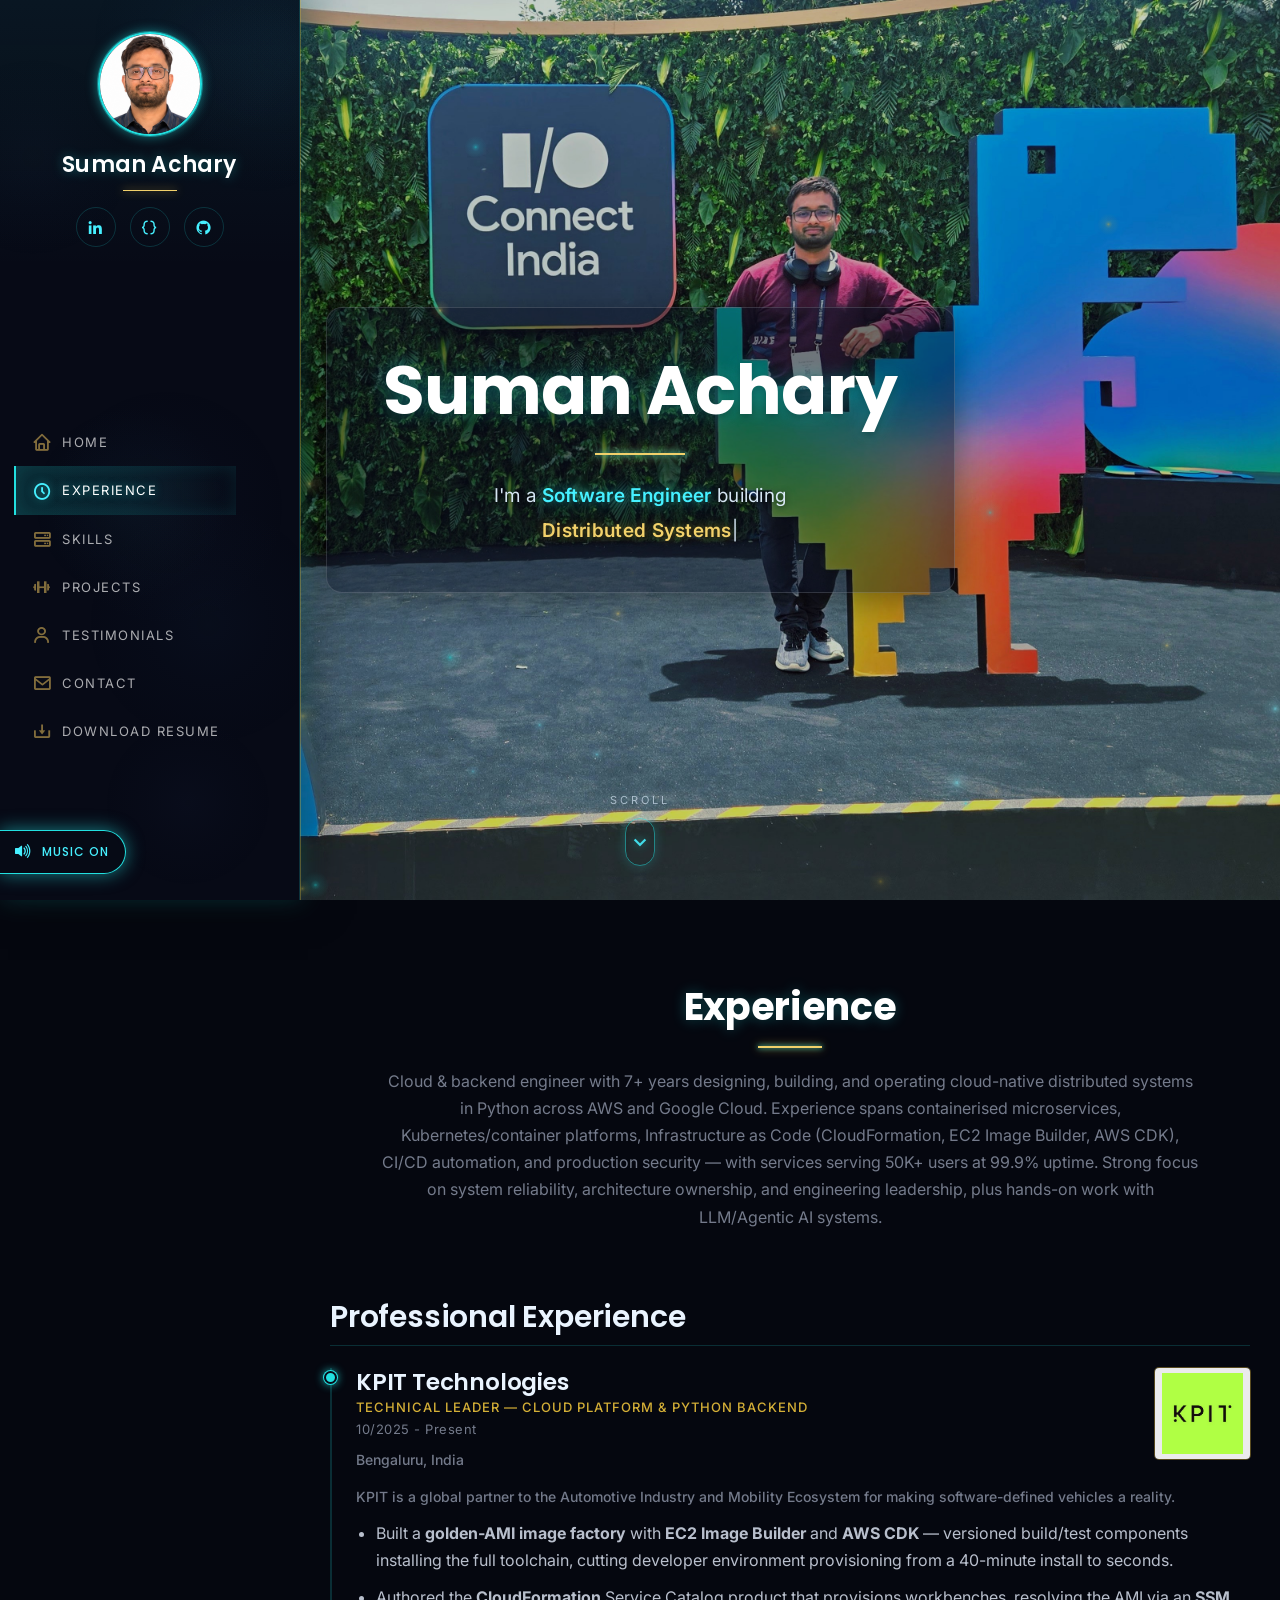
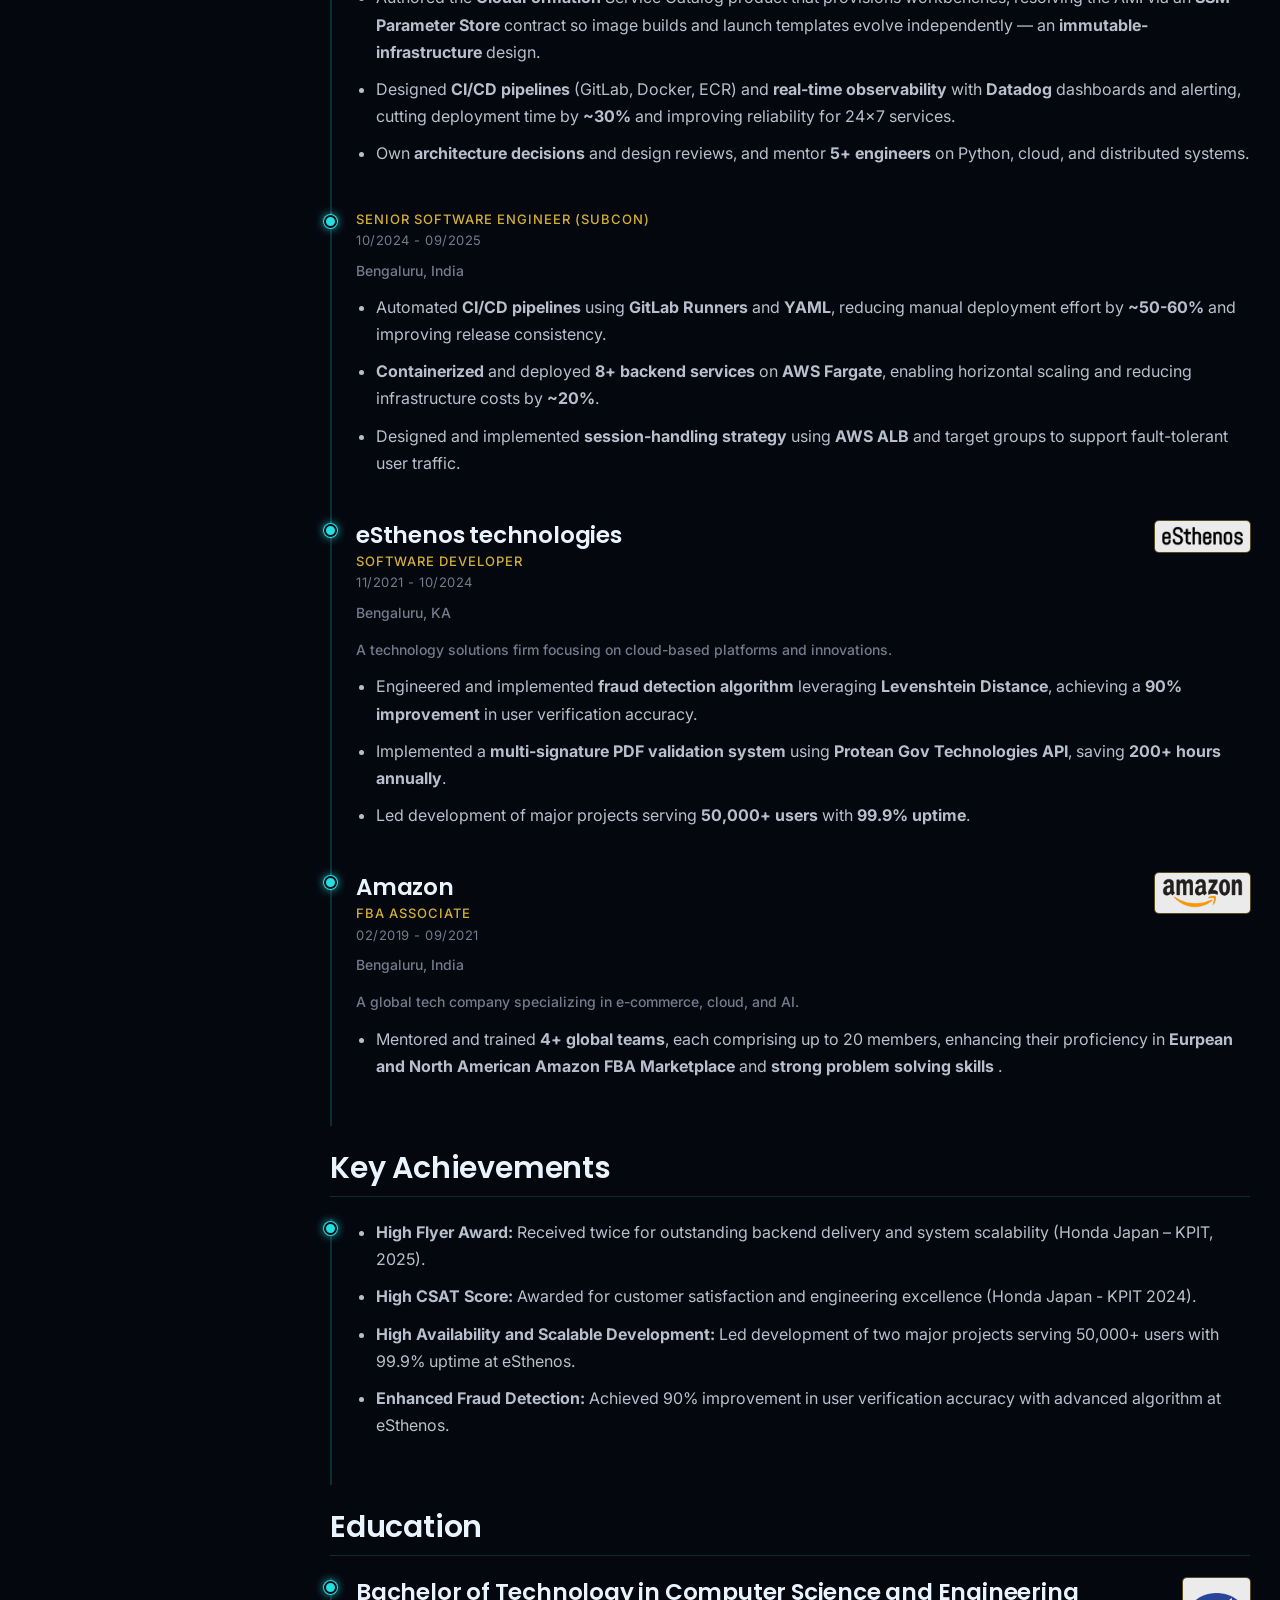
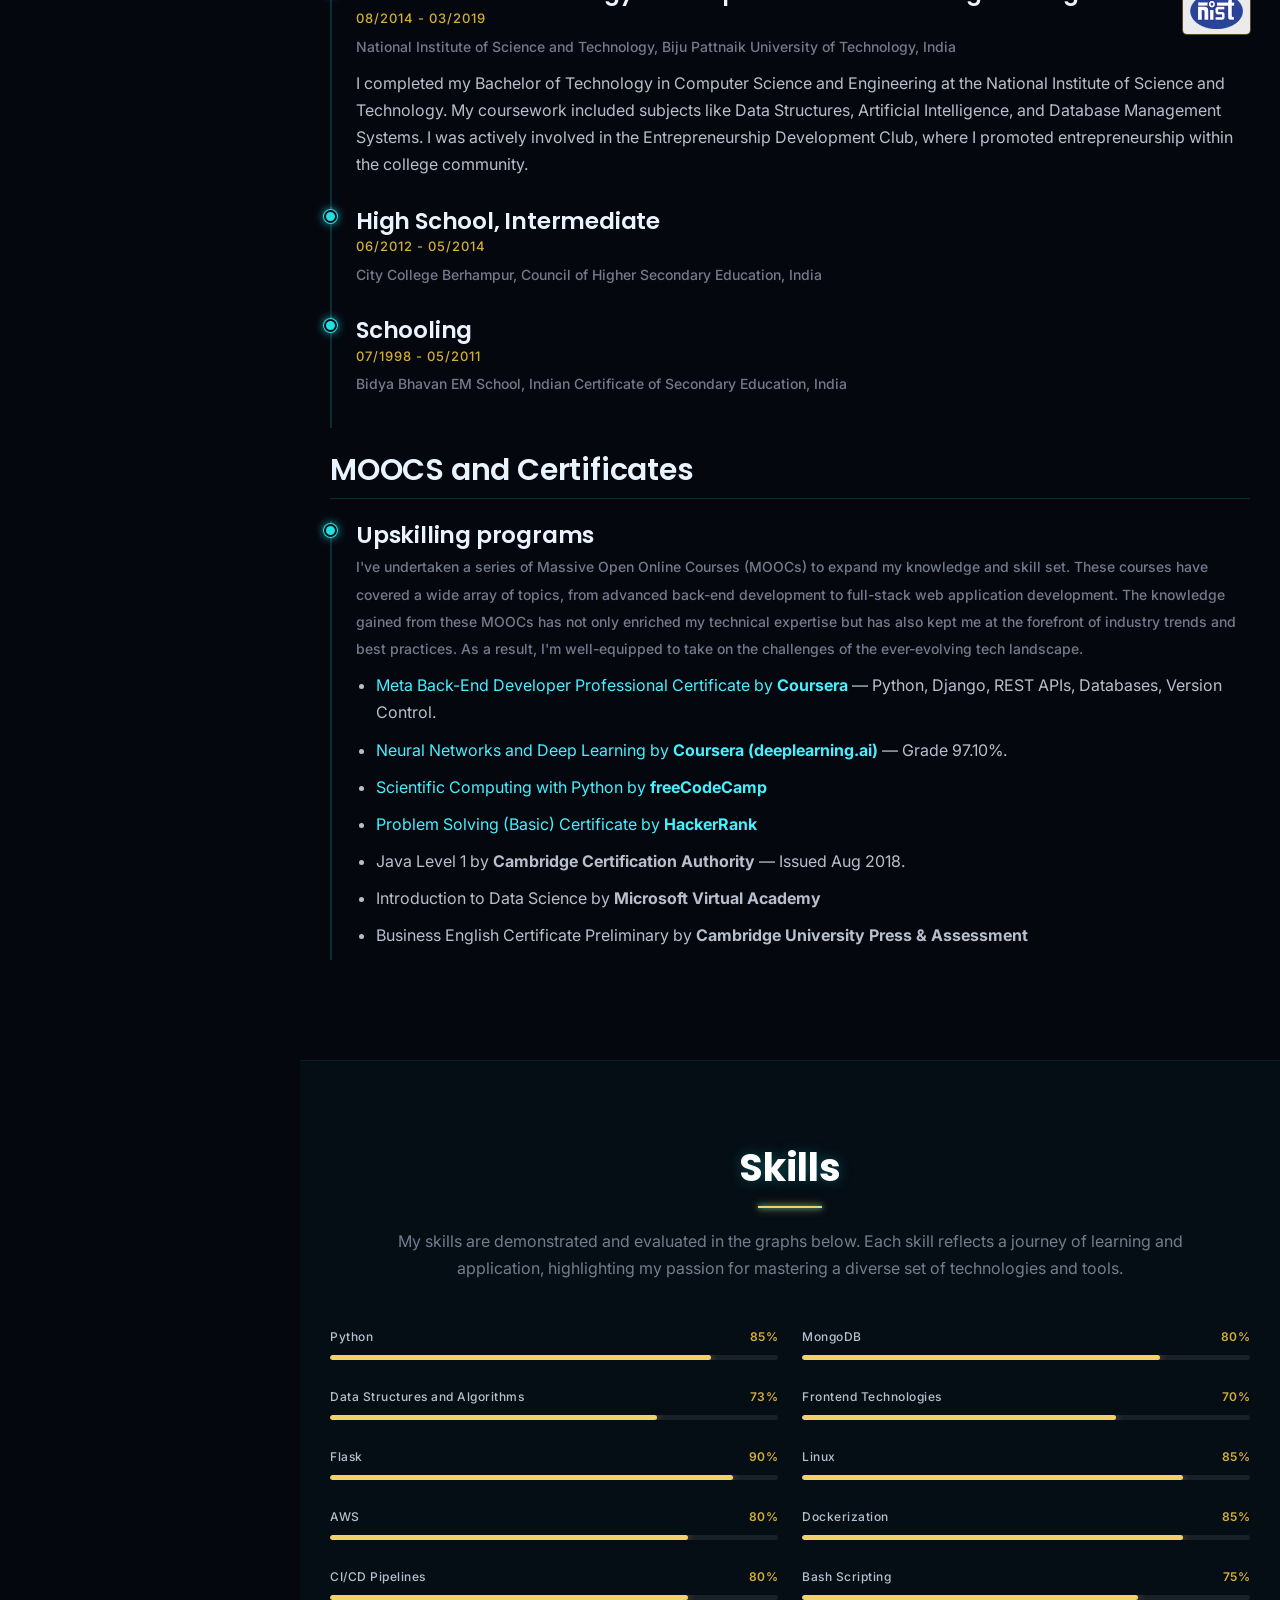
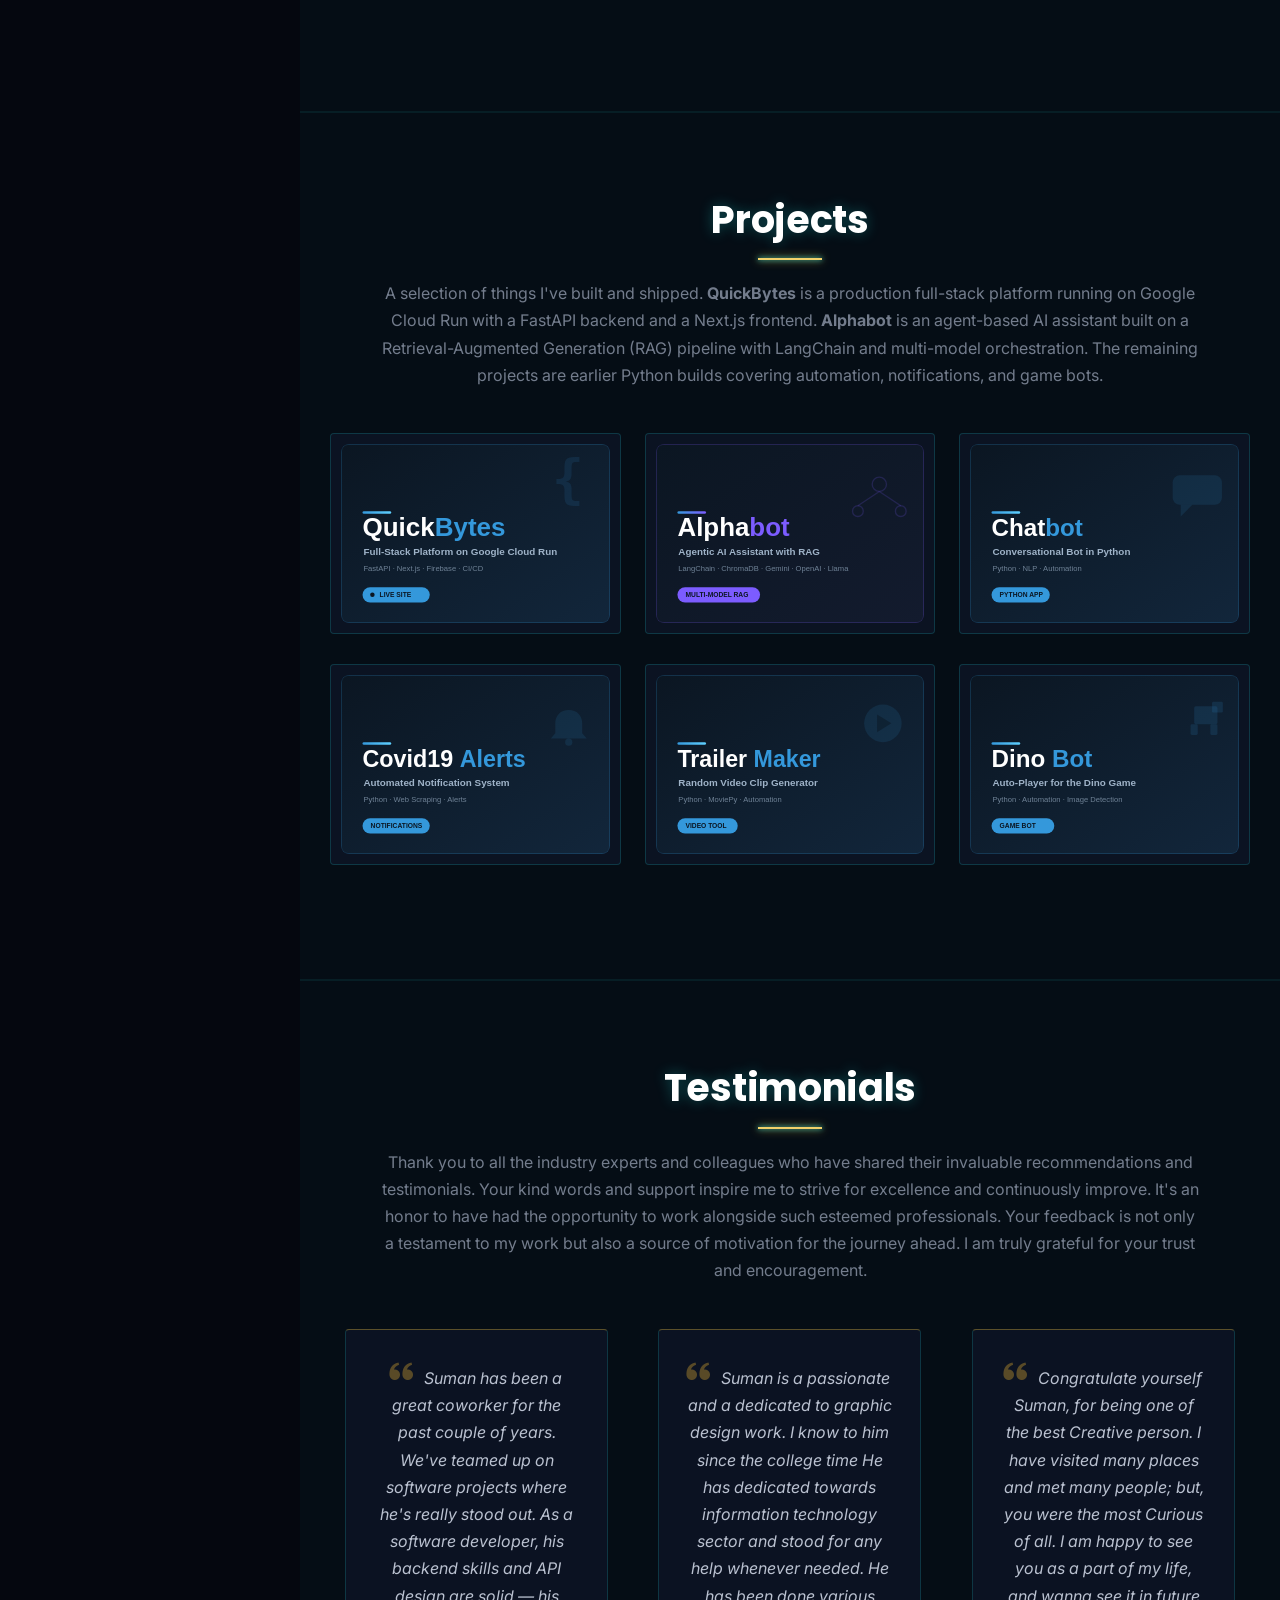
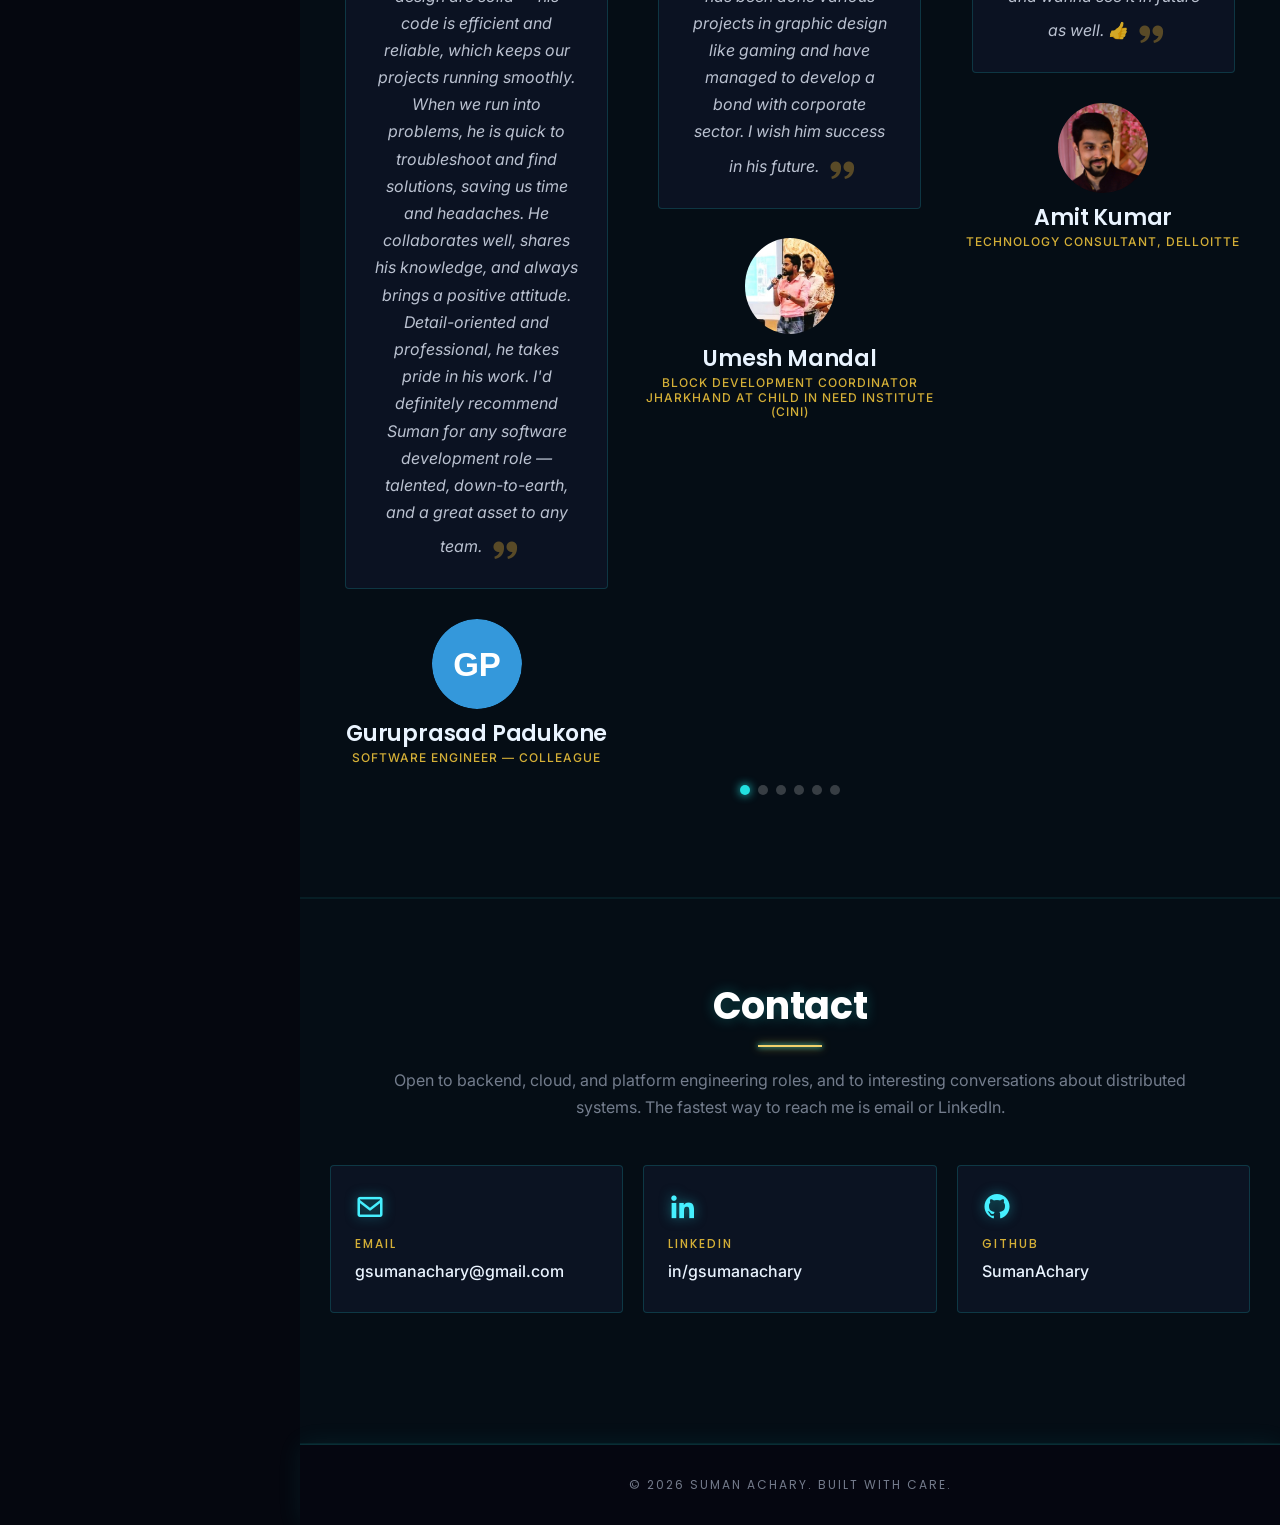
==== commit b3154930: "NEW LOOK" ====
--- a/index.html
+++ b/index.html
@@ -7,20 +7,20 @@
 
   <title>Suman Achary Portfolio</title>
 
-  <meta charset="UTF-8" />
   <meta name="description"
     content="Suman Achary's personal portfolio website. Learn more about Suman Achary's work, skills, and professional experience." />
   <meta name="keywords" content="Suman Achary, Portfolio, Software Developer, Tech Enthusiast, Music lover" />
   <meta name="author" content="Suman Achary" />
-  <meta name="viewport" content="width=device-width, initial-scale=1.0" />
 
   <!-- Favicons -->
   <link href="assets/img/favicon.png" rel="icon" />
   <link href="assets/img/apple-touch-icon.png" rel="apple-touch-icon" />
 
-  <!-- Google Fonts -->
+  <!-- Google Fonts: Poppins (headings) + Inter (body) — clean and modern -->
+  <link rel="preconnect" href="https://fonts.googleapis.com" />
+  <link rel="preconnect" href="https://fonts.gstatic.com" crossorigin />
   <link
-    href="https://fonts.googleapis.com/css?family=Open+Sans:300,300i,400,400i,600,600i,700,700i|Raleway:300,300i,400,400i,500,500i,600,600i,700,700i|Poppins:300,300i,400,400i,500,500i,600,600i,700,700i"
+    href="https://fonts.googleapis.com/css2?family=Inter:wght@300;400;500;600;700&family=Poppins:wght@400;500;600;700&display=swap"
     rel="stylesheet" />
 
   <!-- Vendor CSS Files -->
@@ -37,24 +37,23 @@
 
 <body>
   <canvas id="matrix-canvas"></canvas>
+  <canvas id="sparks-canvas"></canvas>
   <div id="scroll-progress"></div>
-  <!-- ======= Vibe Control Feature (Card Only) ======= -->
+  <!-- ======= Music Mute Button (slides in from left) ======= -->
+  <button id="music-btn" class="music-fab" type="button" aria-label="Mute background music" aria-pressed="false">
+    <i class="bi bi-volume-up-fill icon-on"></i>
+    <i class="bi bi-volume-mute-fill icon-off"></i>
+    <span class="music-fab-label">Music on</span>
+  </button>
+
+  <!-- DORMANT: Vibe Control card (Magic Skills + Matrix Mode) removed from UI, kept for future re-enable.
   <div id="vibe-control" class="vibe-feature card-only">
     <div class="vibe-card">
       <div class="vibe-card-header">
         <h4 class="vibe-title">Vibes</h4>
-        <img src="https://cdn.pixabay.com/animation/2025/05/09/20/50/20-50-07-841_512.gif" alt="Dancing Chipmunk"
-          class="vibe-gif">
         <button id="vibe-close" class="vibe-close-btn">&times;</button>
       </div>
       <div class="vibe-card-body">
-        <div class="vibe-toggle-item">
-          <span>Background Music</span>
-          <label class="switch">
-            <input type="checkbox" id="music-vibe-toggle" aria-label="Toggle Background Music">
-            <span class="slider round"></span>
-          </label>
-        </div>
         <div class="vibe-toggle-item">
           <span>Magic Skills</span>
           <label class="switch">
@@ -65,22 +64,25 @@
         <div class="vibe-toggle-item">
           <span>Matrix Mode</span>
           <label class="switch">
-            <input type="checkbox" id="matrix-vibe-toggle" aria-label="Toggle Matrix Mode">
+            <input type="checkbox" id="matrix-vibe-toggle" aria-label="Toggle Matrix Mode" checked>
             <span class="slider round"></span>
           </label>
         </div>
       </div>
     </div>
   </div>
+  -->
+
 
   <!-- ======= Mobile nav toggle button ======= -->
   <i class="bi bi-list mobile-nav-toggle d-xl-none"></i>
 
   <!-- ======= Header ======= -->
   <header id="header">
+    <canvas id="sidebar-smoke"></canvas>
     <div class="d-flex flex-column">
       <div class="profile">
-        <img src="assets/img/profile-img.jpg" alt="" class="img-fluid rounded-circle" />
+        <img src="assets/img/profile-img.jpg" alt="Suman Achary" class="img-fluid rounded-circle" />
         <h1 class="text-light"><a href="index.html">Suman Achary</a></h1>
         <div class="social-links mt-3 text-center">
           <a href="https://www.linkedin.com/in/gsumanachary/" target="_blank" rel="noopener noreferrer" class="linkedin"
@@ -98,8 +100,7 @@
             <a href="#hero" class="nav-link scrollto active"><i class="bx bx-home"></i> <span>Home</span></a>
           </li>
           <li>
-            <a href="#timeline" class="nav-link scrollto"><i class="bx bx-time-five"></i> <span>Professional
-                Experience</span></a>
+            <a href="#timeline" class="nav-link scrollto"><i class="bx bx-time-five"></i> <span>Experience</span></a>
           </li>
           <li>
             <a href="#skills" class="nav-link scrollto"><i class="bx bx-server"></i> <span>Skills</span></a>
@@ -113,24 +114,19 @@
           </li>
 
           <li>
+            <a href="#contact" class="nav-link scrollto"><i class="bx bx-envelope"></i> <span>Contact</span></a>
+          </li>
+
+          <li>
             <a href="https://drive.google.com/file/d/1q9tvVYunZ0dSwkqFknwrFSU6dnOEdEOa/view?usp=drive_link"
               class="nav-link" target="_blank" rel="noopener noreferrer"><i class="bx bx-download"></i> <span>Download
                 Resume</span></a>
           </li>
-          <li class="nav-separator"></li>
-          <li>
-            <a href="javascript:void(0)" id="vibe-toggle" class="nav-link vibe-sidebar-link">
-              <i class="bi bi-magic"></i> <span>Vibes</span>
-            </a>
-          </li>
         </ul>
       </nav>
       <!-- .nav-menu -->
 
       <div class="sidebar-footer">
-        <div class="footer-buttons">
-          <!-- Experience controls integrated into Nav Menu -->
-        </div>
         <audio id="bg-music" loop>
           <source src="assets/tune/moodmode.mp3" type="audio/mpeg">
         </audio>
@@ -151,6 +147,14 @@
         </p>
       </div>
     </div>
+
+    <!-- Scroll-down indicator -->
+    <a href="#timeline" class="scroll-down scrollto" aria-label="Scroll down">
+      <span class="scroll-down-text">Scroll</span>
+      <span class="scroll-down-icon">
+        <i class="bx bx-chevron-down"></i>
+      </span>
+    </a>
   </section>
   <!-- End Hero -->
 
@@ -160,14 +164,15 @@
     <section id="timeline" class="resume">
       <div class="container">
         <div class="section-title">
-          <h2>Timeline</h2>
+          <h2>Experience</h2>
           <p>
-            Backend Engineer with 7+ years of experience designing and scaling
-            distributed systems using Python (Flask/Django). Proven expertise in building
-            high-availability, low-latency microservices on AWS serving 50K+ users
-            with 99.9% uptime. Strong focus on backend scalability, system reliability,
-            and engineering leadership—mentoring teams, improving performance, and
-            driving automation across cloud environments.
+            Cloud &amp; backend engineer with 7+ years designing, building, and operating
+            cloud-native distributed systems in Python across AWS and Google Cloud.
+            Experience spans containerised microservices, Kubernetes/container platforms,
+            Infrastructure as Code (CloudFormation, EC2 Image Builder, AWS CDK), CI/CD
+            automation, and production security &mdash; with services serving 50K+ users at
+            99.9% uptime. Strong focus on system reliability, architecture ownership, and
+            engineering leadership, plus hands-on work with LLM/Agentic AI systems.
           </p>
         </div>
 
@@ -182,22 +187,26 @@
                 KPIT Technologies
                 <img class="company-logo" src="assets/img/companies/kpit.jpg" alt="KPIT logo" />
               </h4>
-              <h5>Technical Leader</h5>
+              <h5>Technical Leader &mdash; Cloud Platform &amp; Python Backend</h5>
               <h6>10/2025 - Present</h6>
               <p><em>Bengaluru, India</em></p>
               <p><em>KPIT is a global partner to the Automotive Industry and Mobility Ecosystem for making
                   software-defined vehicles a reality.</em></p>
               <ul>
-                <li>Designed <strong>real-time observability</strong> with <strong>Datadog Agent</strong> and
-                  <strong>custom RUM SDK scripts</strong>, creating production
-                  dashboards for <strong>frontend RUM metrics</strong>, <strong>backend service health</strong>, and
-                  <strong>Jenkins CI pipelines</strong>, reducing
-                  debugging time by <strong>~30%</strong>.
+                <li>Built a <strong>golden-AMI image factory</strong> with <strong>EC2 Image Builder</strong> and
+                  <strong>AWS CDK</strong> &mdash; versioned build/test components installing the full toolchain, cutting
+                  developer environment provisioning from a 40-minute install to seconds.
                 </li>
-                <li>Enabled <strong>proactive incident detection</strong> through <strong>automated alerts</strong> and
-                  <strong>stakeholder notifications</strong>,
-                  improving system reliability by <strong>~20%</strong> and reducing response time by
-                  <strong>~25%</strong>.
+                <li>Authored the <strong>CloudFormation</strong> Service Catalog product that provisions workbenches,
+                  resolving the AMI via an <strong>SSM Parameter Store</strong> contract so image builds and launch
+                  templates evolve independently &mdash; an <strong>immutable-infrastructure</strong> design.
+                </li>
+                <li>Designed <strong>CI/CD pipelines</strong> (GitLab, Docker, ECR) and <strong>real-time
+                    observability</strong> with <strong>Datadog</strong> dashboards and alerting, cutting deployment time
+                  by <strong>~30%</strong> and improving reliability for 24x7 services.
+                </li>
+                <li>Own <strong>architecture decisions</strong> and design reviews, and mentor <strong>5+
+                    engineers</strong> on Python, cloud, and distributed systems.
                 </li>
               </ul>
             </div>
@@ -315,19 +324,19 @@
               </p>
               <ul>
                 <li><a href="https://www.coursera.org/account/accomplishments/professional-cert/SRCQ29ZFA7D7"
-                    target="_blank" rel="noopener noreferrer">Meta Back-End Developer by <b>Coursera</b></a></li>
-                <li>Business English Certificate Preliminary by <b>Cambridge University Press & Assessment</b></li>
+                    target="_blank" rel="noopener noreferrer">Meta Back-End Developer Professional Certificate by
+                    <b>Coursera</b></a> &mdash; Python, Django, REST APIs, Databases, Version Control.</li>
                 <li><a href="https://coursera.org/share/40e9724917dfaa964747946573612464" target="_blank"
-                    rel="noopener noreferrer">Networks and
-                    Deep Learning by <b>Coursera</b></a></li>
-                <li><a href="https://www.slideshare.net/sumanachary12/intro-to-data-science-115043842" target="_blank"
-                    rel="noopener noreferrer">Introduction to Data Science by <b>Microsoft Virtual Academy</b></a></li>
+                    rel="noopener noreferrer">Neural Networks and Deep Learning by <b>Coursera (deeplearning.ai)</b></a>
+                  &mdash; Grade 97.10%.</li>
                 <li><a href="https://www.freecodecamp.org/certification/sumanachary/scientific-computing-with-python-v7"
-                    target="_blank" rel="noopener noreferrer">Scientific Computing using Python by
-                    <b>Freecodecamp</b></a></li>
+                    target="_blank" rel="noopener noreferrer">Scientific Computing with Python by
+                    <b>freeCodeCamp</b></a></li>
                 <li><a href="https://www.hackerrank.com/certificates/1e636769ba9a" target="_blank"
-                    rel="noopener noreferrer">Problem Solving
-                    (Basic) Certificate by <b>HackerRank</b></a></li>
+                    rel="noopener noreferrer">Problem Solving (Basic) Certificate by <b>HackerRank</b></a></li>
+                <li>Java Level 1 by <b>Cambridge Certification Authority</b> &mdash; Issued Aug 2018.</li>
+                <li>Introduction to Data Science by <b>Microsoft Virtual Academy</b></li>
+                <li>Business English Certificate Preliminary by <b>Cambridge University Press &amp; Assessment</b></li>
               </ul>
             </div>
           </div>
@@ -445,23 +454,35 @@
         <div class="section-title">
           <h2>Projects</h2>
           <p>
-            This section showcases few projects that I worked on. The "Chatbot
-            Python" project involves the development of a chatbot using
-            Python. The "Covid19 Notification" project is about creating a
-            notification system for Covid19 updates. The "Dino Bot" project is
-            about the development of a bot for the popular Dino game. The
-            "Random Video Clip Generator", also referred to as "Trailer
-            Maker", is about generating random video clips, potentially for
-            creating trailers. Lastly, the "Killer Shark" project involving a
-            killer shark and a villager.
+            A selection of things I've built and shipped. <strong>QuickBytes</strong> is a
+            production full-stack platform running on Google Cloud Run with a FastAPI backend
+            and a Next.js frontend. <strong>Alphabot</strong> is an agent-based AI assistant
+            built on a Retrieval-Augmented Generation (RAG) pipeline with LangChain and
+            multi-model orchestration. The remaining projects are earlier Python builds
+            covering automation, notifications, and game bots.
           </p>
         </div>
 
         <div class="row portfolio-container" data-aos="fade-up" data-aos-delay="100">
+          <div class="col-lg-4 col-md-4 portfolio-item filter-app">
+            <a href="https://quickbytes.dev" target="_blank" rel="noopener noreferrer"
+              class="portfolio-wrap portfolio-wrap--live">
+              <img src="assets/img/portfolio/quickbytes.svg" class="img-fluid" alt="QuickBytes — Full-Stack Platform on Google Cloud Run" />
+              <h4 class="portfolio-title">QuickBytes &mdash; Full-Stack Platform (Cloud Run)</h4>
+            </a>
+          </div>
+
+          <div class="col-lg-4 col-md-4 portfolio-item filter-app">
+            <div class="portfolio-wrap portfolio-wrap--nolink">
+              <img src="assets/img/portfolio/alphabot.svg" class="img-fluid" alt="Alphabot — Agentic AI Assistant with RAG" />
+              <h4 class="portfolio-title">Alphabot &mdash; Agentic AI Assistant (RAG)</h4>
+            </div>
+          </div>
+
           <div class="col-lg-4 col-md-4 portfolio-item filter-app">
             <a href="https://github.com/SumanAchary/Chatbot_python" target="_blank" rel="noopener noreferrer"
               class="portfolio-wrap">
-              <img src="assets/img/portfolio/chatbot.png" class="img-fluid" alt="Chatbot Python" />
+              <img src="assets/img/portfolio/chatbot.svg" class="img-fluid" alt="Chatbot Python" />
               <h4 class="portfolio-title">Chatbot Python</h4>
             </a>
           </div>
@@ -469,32 +490,24 @@
           <div class="col-lg-4 col-md-4 portfolio-item filter-app">
             <a href="https://github.com/SumanAchary/Covid19-notification" target="_blank" rel="noopener noreferrer"
               class="portfolio-wrap">
-              <img src="assets/img/portfolio/covid-notifier.png" class="img-fluid" alt="Covid19 Notification" />
+              <img src="assets/img/portfolio/covid-notifier.svg" class="img-fluid" alt="Covid19 Notification" />
               <h4 class="portfolio-title">Covid19 Notification</h4>
+            </a>
+          </div>
+
+          <div class="col-lg-4 col-md-4 portfolio-item filter-app">
+            <a href="https://github.com/SumanAchary/random_video_clip_generator" target="_blank"
+              rel="noopener noreferrer" class="portfolio-wrap">
+              <img src="assets/img/portfolio/trailer_maker.svg" class="img-fluid" alt="Trailer Maker" />
+              <h4 class="portfolio-title">Trailer Maker</h4>
             </a>
           </div>
 
           <div class="col-lg-4 col-md-4 portfolio-item filter-app">
             <a href="https://github.com/SumanAchary/Dino-Bot" target="_blank" rel="noopener noreferrer"
               class="portfolio-wrap">
-              <img src="assets/img/portfolio/dinobot.png" class="img-fluid" alt="Dino Bot" />
+              <img src="assets/img/portfolio/dinobot.svg" class="img-fluid" alt="Dino Bot" />
               <h4 class="portfolio-title">Dino Bot</h4>
-            </a>
-          </div>
-
-          <div class="col-lg-4 col-md-4 portfolio-item filter-app">
-            <a href="https://github.com/SumanAchary/random_video_clip_generator" target="_blank"
-              rel="noopener noreferrer" class="portfolio-wrap">
-              <img src="assets/img/portfolio/trailer_maker.png" class="img-fluid" alt="Trailer Maker" />
-              <h4 class="portfolio-title">Trailer Maker</h4>
-            </a>
-          </div>
-
-          <div class="col-lg-4 col-md-4 portfolio-item filter-app">
-            <a href="https://github.com/SumanAchary/KillerShark_onlyScripts/tree/main/SCRIPT" target="_blank"
-              rel="noopener noreferrer" class="portfolio-wrap">
-              <img src="assets/img/portfolio/killer-shark.png" class="img-fluid" alt="Killer Shark" />
-              <h4 class="portfolio-title">Killer Shark</h4>
             </a>
           </div>
         </div>
@@ -521,6 +534,29 @@
 
         <div class="testimonials-slider swiper" data-aos="fade-up" data-aos-delay="100">
           <div class="swiper-wrapper">
+            <div class="swiper-slide">
+              <div class="testimonial-item" data-aos="fade-up">
+                <p>
+                  <i class="bx bxs-quote-alt-left quote-icon-left"></i>
+                  Suman has been a great coworker for the past couple of years. We've teamed up on software
+                  projects where he's really stood out. As a software developer, his backend skills and API
+                  design are solid &mdash; his code is efficient and reliable, which keeps our projects running
+                  smoothly. When we run into problems, he is quick to troubleshoot and find solutions, saving us
+                  time and headaches. He collaborates well, shares his knowledge, and always brings a positive
+                  attitude. Detail-oriented and professional, he takes pride in his work. I'd definitely
+                  recommend Suman for any software development role &mdash; talented, down-to-earth, and a great
+                  asset to any team.
+                  <i class="bx bxs-quote-alt-right quote-icon-right"></i>
+                </p>
+                <img
+                  src="data:image/svg+xml;utf8,<svg xmlns='http://www.w3.org/2000/svg' width='120' height='120'><rect width='120' height='120' rx='60' fill='%233498db'/><text x='50%25' y='50%25' dy='.35em' text-anchor='middle' font-family='Roboto,Arial,sans-serif' font-size='44' font-weight='700' fill='white'>GP</text></svg>"
+                  class="testimonial-img" alt="Guruprasad Padukone" />
+                <h3>Guruprasad Padukone</h3>
+                <h4>Software Engineer &mdash; Colleague</h4>
+              </div>
+            </div>
+            <!-- End testimonial item -->
+
             <div class="swiper-slide">
               <div class="testimonial-item" data-aos="fade-up">
                 <p>
@@ -619,6 +655,48 @@
       </div>
     </section>
     <!-- End Testimonials Section -->
+
+    <!-- ======= Contact Section ======= -->
+    <section id="contact" class="contact section-bg">
+      <div class="container">
+        <div class="section-title">
+          <h2>Contact</h2>
+          <p>
+            Open to backend, cloud, and platform engineering roles, and to interesting
+            conversations about distributed systems. The fastest way to reach me is email
+            or LinkedIn.
+          </p>
+        </div>
+
+        <div class="contact-cta" data-aos="fade-up">
+          <a href="mailto:gsumanachary@gmail.com" class="contact-card">
+            <i class="bx bx-envelope"></i>
+            <span class="contact-card-label">Email</span>
+            <span class="contact-card-value">gsumanachary@gmail.com</span>
+          </a>
+          <a href="https://www.linkedin.com/in/gsumanachary/" target="_blank" rel="noopener noreferrer"
+            class="contact-card">
+            <i class="bx bxl-linkedin"></i>
+            <span class="contact-card-label">LinkedIn</span>
+            <span class="contact-card-value">in/gsumanachary</span>
+          </a>
+          <a href="https://github.com/SumanAchary" target="_blank" rel="noopener noreferrer" class="contact-card">
+            <i class="bx bxl-github"></i>
+            <span class="contact-card-label">GitHub</span>
+            <span class="contact-card-value">SumanAchary</span>
+          </a>
+        </div>
+      </div>
+    </section>
+    <!-- End Contact Section -->
+
+    <!-- ======= Site Footer ======= -->
+    <footer class="site-footer">
+      <div class="container">
+        <p>&copy; <span id="footer-year">2026</span> Suman Achary. Built with care.</p>
+      </div>
+    </footer>
+    <!-- End Site Footer -->
   </main>
   <!-- End #main -->
 
@@ -656,11 +734,23 @@
   <!-- Matrix Rain Effect -->
   <script src="assets/js/matrix-rain.js"></script>
 
+  <!-- Floating Sparks / Fireflies -->
+  <script src="assets/js/sparks.js"></script>
+
+  <!-- Sidebar Ambient Smoke -->
+  <script src="assets/js/sidebar-smoke.js"></script>
+
   <script>
     // Add the "loaded" class to the body element when the page is fully loaded
     window.addEventListener("load", function () {
       document.body.classList.add("loaded");
     });
+
+    // Keep the footer year current
+    (function () {
+      var y = document.getElementById("footer-year");
+      if (y) y.textContent = new Date().getFullYear();
+    })();
   </script>
 </body>
 
--- a/assets/css/style.css
+++ b/assets/css/style.css
@@ -7,6 +7,71 @@
 */
 
 /*--------------------------------------------------------------
+# Design tokens (palette, radius, shadows)
+--------------------------------------------------------------*/
+:root {
+  /* ============================================================
+     ANCIENT INDIA × TRON — temple night with neon-circuit energy
+     Gold = the ancient soul, Cyan = the Tron current.
+     ============================================================ */
+
+  /* Neon-cyan current (Tron) */
+  --accent: #22e0e0;
+  /* Electric cyan */
+  --accent-2: #46f0ff;
+  /* Bright cyan */
+  --accent-dark: #12b8c4;
+
+  /* Sacred gold (ancient India) */
+  --gold: #d4af37;
+  --gold-2: #f2d16b;
+  /* Bright temple gold */
+  --gold-soft: rgba(212, 175, 55, 0.16);
+
+  /* Aliases so existing rules resolve to the fusion palette */
+  --secondary: var(--gold);
+  --secondary-2: var(--gold-2);
+  --secondary-dark: #b8912f;
+  --accent-soft: rgba(34, 224, 224, 0.10);
+
+  /* Temple-night surfaces (dark) */
+  --bg-0: #05070f;
+  /* Near-black indigo night */
+  --bg-1: #080b18;
+  --drawer: #070a16;
+  --navy: #0b1024;
+  --surface: rgba(18, 24, 46, 0.55);
+  /* Dark glass panel */
+  --surface-2: rgba(20, 28, 52, 0.7);
+  --surface-alt: rgba(255, 255, 255, 0.02);
+  --border-soft: rgba(34, 224, 224, 0.18);
+  /* Cyan hairline */
+  --border-gold: rgba(212, 175, 55, 0.4);
+
+  /* Text (light on dark) */
+  --ink: rgba(224, 232, 246, 0.82);
+  --muted: rgba(190, 200, 222, 0.6);
+  --heading: #eaf4ff;
+
+  /* Fonts — clean, modern */
+  --font-display: "Poppins", system-ui, sans-serif;
+  --font-tech: "Poppins", system-ui, sans-serif;
+  --font-body: "Inter", system-ui, sans-serif;
+
+  --radius-sm: 2px;
+  --radius-md: 4px;
+  --radius-lg: 6px;
+
+  /* Glow-based "shadows" (Tron edge lighting) */
+  --shadow-sm: 0 0 0 1px rgba(34, 224, 224, 0.14), 0 4px 14px rgba(0, 0, 0, 0.5);
+  --shadow-md: 0 0 0 1px rgba(34, 224, 224, 0.22), 0 8px 26px rgba(0, 0, 0, 0.55);
+  --shadow-lg: 0 0 0 1px rgba(34, 224, 224, 0.3), 0 16px 40px rgba(0, 0, 0, 0.6);
+  --glow-cyan: 0 0 18px rgba(34, 224, 224, 0.55);
+  --glow-gold: 0 0 18px rgba(212, 175, 55, 0.5);
+  --glow: var(--glow-cyan);
+}
+
+/*--------------------------------------------------------------
 # General
 --------------------------------------------------------------*/
 @import url('https://fonts.googleapis.com/css2?family=Roboto:wght@300;400;500;700&display=swap');
@@ -20,15 +85,18 @@
   top: 0;
   left: 0;
   width: 0%;
-  height: 4px;
-  background: linear-gradient(to right, #3498db, #e84393);
+  height: 3px;
+  background: var(--accent);
+  box-shadow: 0 0 12px var(--accent), 0 0 4px var(--accent-2);
   z-index: 10000;
   transition: width 0.1s ease-out;
 }
 
-/* Fluid Section Transitions */
+/* Fluid Section Transitions
+   NOTE: no 'transform' in will-change here — it would create a containing
+   block on #hero and disable the .hero-content backdrop-filter glass. */
 section {
-  will-change: transform, opacity;
+  will-change: opacity;
 }
 
 /* Custom Scrollbar */
@@ -37,11 +105,11 @@
 }
 
 ::-webkit-scrollbar-track {
-  background: rgba(0, 0, 0, 0.05);
+  background: rgba(255, 255, 255, 0.03);
 }
 
 ::-webkit-scrollbar-thumb {
-  background: linear-gradient(to bottom, #3498db, #e84393);
+  background: var(--accent-dark);
   border-radius: 10px;
   border: 2px solid transparent;
   background-clip: content-box;
@@ -49,46 +117,58 @@
 }
 
 ::-webkit-scrollbar-thumb:hover {
-  background: linear-gradient(to bottom, #2980b9, #d63384);
+  background: var(--accent);
   background-clip: content-box;
 }
 
 /* For Firefox */
 * {
   scrollbar-width: thin;
-  scrollbar-color: #3498db transparent;
+  scrollbar-color: var(--accent-dark) transparent;
 }
 
 body {
-  font-family: "Roboto", sans-serif;
-  color: #444444;
-  /* Dark Gray for better readability */
-  cursor: pointer;
-  /* Hand Cursor */
-}
-
-/* Ensure interactive elements also use hand cursor and optimize performance */
+  font-family: var(--font-body);
+  color: var(--ink);
+  background-color: var(--bg-0);
+  /* Tron circuit grid + temple-night glow, fixed */
+  background-image:
+    linear-gradient(rgba(34, 224, 224, 0.045) 1px, transparent 1px),
+    linear-gradient(90deg, rgba(34, 224, 224, 0.045) 1px, transparent 1px),
+    radial-gradient(60vw 60vw at 15% -5%, rgba(34, 224, 224, 0.10), transparent 60%),
+    radial-gradient(55vw 55vw at 100% 15%, rgba(212, 175, 55, 0.10), transparent 55%),
+    linear-gradient(180deg, var(--bg-0) 0%, var(--bg-1) 100%);
+  background-size: 44px 44px, 44px 44px, cover, cover, cover;
+  background-attachment: fixed;
+  font-weight: 400;
+  font-size: 16px;
+  line-height: 1.7;
+  -webkit-font-smoothing: antialiased;
+  /* Default cursor for text; interactive elements opt into pointer below */
+}
+
+/* Interactive elements use the hand cursor */
 a,
 button,
 .sidebar-btn,
 .nav-link,
 .portfolio-wrap,
-.resume-item {
+.contact-card,
+.music-fab,
+.back-to-top {
   cursor: pointer;
-  will-change: transform, opacity, background-color, box-shadow;
   transition: all 0.4s ease-in-out;
 }
 
 a {
-  color: #3498db;
-  /* Bright Blue Accent */
+  color: var(--accent-2);
   text-decoration: none;
-  transition: all 0.4s ease-in-out;
+  transition: all 0.3s ease-in-out;
 }
 
 a:hover {
-  color: #2980b9;
-  /* Darker Blue on hover */
+  color: var(--gold);
+  /* Gold on hover — the jewel accent */
   text-decoration: none;
 }
 
@@ -98,7 +178,10 @@
 h4,
 h5,
 h6 {
-  font-family: "Roboto", sans-serif;
+  font-family: var(--font-display);
+  color: var(--heading);
+  font-weight: 600;
+  letter-spacing: -0.2px;
 }
 
 /* Cursor Particle Effect */
@@ -125,29 +208,33 @@
   right: 15px;
   bottom: 15px;
   z-index: 996;
-  background: #3498db;
-  /* Bright Blue */
-  width: 40px;
-  height: 40px;
-  border-radius: 50px;
-  transition: all 0.4s;
+  background: transparent;
+  border: 1px solid var(--gold-2);
+  box-shadow: var(--glow-gold);
+  width: 46px;
+  height: 46px;
+  border-radius: 50%;
+  transition: all 0.28s cubic-bezier(0.4, 0, 0.2, 1);
 }
 
 ul li a {
-  color: black;
+  color: var(--accent-2);
   text-decoration: none;
 }
 
 .back-to-top i {
-  font-size: 28px;
-  color: #fff;
+  font-size: 26px;
+  color: var(--gold-2);
   line-height: 0;
 }
 
 .back-to-top:hover {
-  background: #2980b9;
-  /* Darker Blue Hover */
-  color: #fff;
+  background: var(--gold);
+  box-shadow: var(--glow-gold), 0 0 26px rgba(212, 175, 55, 0.6);
+}
+
+.back-to-top:hover i {
+  color: var(--bg-0);
 }
 
 .back-to-top.active {
@@ -156,7 +243,86 @@
 }
 
 /*--------------------------------------------------------------
-# Vibe Control Feature
+# Music Mute Button (slides in from left, bottom)
+--------------------------------------------------------------*/
+.music-fab {
+  position: fixed;
+  bottom: 26px;
+  left: 0;
+  z-index: 10050;
+  display: inline-flex;
+  align-items: center;
+  gap: 8px;
+  height: 44px;
+  padding: 0 16px 0 14px;
+  border: 1px solid var(--accent);
+  border-left: none;
+  border-radius: 0 24px 24px 0;
+  background: rgba(7, 10, 22, 0.9);
+  color: var(--accent-2);
+  font-family: var(--font-tech);
+  font-size: 12px;
+  font-weight: 500;
+  letter-spacing: 1px;
+  text-transform: uppercase;
+  cursor: pointer;
+  box-shadow: var(--glow-cyan);
+  /* Hidden off-screen to the left until revealed */
+  transform: translateX(-110%);
+  transition: transform 0.4s cubic-bezier(0.4, 0, 0.2, 1),
+    background 0.2s ease;
+}
+
+.music-fab.visible {
+  transform: translateX(0);
+}
+
+.music-fab:hover {
+  background: rgba(34, 224, 224, 0.14);
+}
+
+.music-fab i {
+  font-size: 19px;
+  line-height: 1;
+  color: var(--accent-2);
+  transition: color 0.2s ease;
+}
+
+.music-fab:hover i {
+  color: #fff;
+}
+
+/* Show the correct icon for the current state */
+.music-fab .icon-off {
+  display: none;
+}
+
+.music-fab.is-muted .icon-on {
+  display: none;
+}
+
+.music-fab.is-muted .icon-off {
+  display: inline-block;
+}
+
+.music-fab.is-muted i {
+  color: rgba(255, 255, 255, 0.55);
+}
+
+.music-fab-label {
+  white-space: nowrap;
+}
+
+@media (max-width: 768px) {
+  .music-fab {
+    bottom: 18px;
+    height: 40px;
+    font-size: 12px;
+  }
+}
+
+/*--------------------------------------------------------------
+# Vibe Control Feature (DORMANT — UI removed)
 --------------------------------------------------------------*/
 .vibe-feature {
   position: fixed;
@@ -175,15 +341,40 @@
 
 .vibe-sidebar-link {
   cursor: pointer;
-  margin-bottom: 8px;
+  display: inline-flex;
+  align-items: center;
+  justify-content: center;
+  gap: 8px;
+  width: 100%;
+  padding: 11px 18px;
+  border-radius: 50px;
+  color: #cfd3e0;
+  font-size: 14px;
+  font-weight: 600;
+  letter-spacing: 0.4px;
+  text-transform: uppercase;
+  background: rgba(52, 152, 219, 0.08);
+  border: 1px solid rgba(52, 152, 219, 0.35);
+  transition: all 0.35s ease-in-out;
 }
 
 .vibe-sidebar-link i {
+  font-size: 20px;
+  color: #3498db;
   animation: magic-float 3s ease-in-out infinite;
 }
 
+.vibe-sidebar-link:hover {
+  color: #fff;
+  background: #3498db;
+  border-color: #3498db;
+  box-shadow: 0 6px 18px rgba(52, 152, 219, 0.35);
+  transform: translateY(-2px);
+  text-decoration: none;
+}
+
 .vibe-sidebar-link:hover i {
-  color: #3498db !important;
+  color: #fff !important;
 }
 
 @keyframes magic-float {
@@ -342,7 +533,7 @@
 }
 
 input:checked+.slider {
-  background-color: #3498db;
+  background-color: #173510;
 }
 
 input:focus+.slider {
@@ -374,9 +565,9 @@
 }
 
 .toast-btn.yes {
-  background: linear-gradient(135deg, #3498db, #2980b9);
+  background: var(--accent);
   color: #fff;
-  box-shadow: 0 4px 15px rgba(52, 152, 219, 0.3);
+  box-shadow: var(--shadow-sm);
 }
 
 .toast-btn.no {
@@ -422,7 +613,7 @@
 }
 
 /*--------------------------------------------------------------
-# Header
+# Header (Material navigation drawer)
 --------------------------------------------------------------*/
 #header {
   position: fixed;
@@ -430,34 +621,74 @@
   left: 0;
   bottom: 0;
   width: 300px;
-  transition: all ease-in-out 0.5s;
   z-index: 9997;
-  padding: 0 15px;
-  background: rgba(12, 36, 97, 0.85);
-  -webkit-backdrop-filter: blur(15px);
-  backdrop-filter: blur(15px);
-  border-right: 1px solid rgba(255, 255, 255, 0.1);
+  padding: 0 14px;
+  /* Temple-night drawer with a glowing cyan+gold circuit edge */
+  background:
+    linear-gradient(180deg, rgba(34, 224, 224, 0.06), transparent 30%),
+    var(--drawer);
+  border-right: 1px solid var(--border-soft);
+  box-shadow:
+    1px 0 0 rgba(212, 175, 55, 0.35),
+    2px 0 22px rgba(34, 224, 224, 0.18),
+    8px 0 40px rgba(0, 0, 0, 0.5);
   overflow-y: auto;
+  /* Hide the scrollbar in the sidebar (scroll still works) */
+  scrollbar-width: none;
+  /* Firefox */
+  -ms-overflow-style: none;
+  /* IE/old Edge */
+  transition: left 0.3s ease;
+}
+
+/* Hide the sidebar scrollbar in WebKit/Blink browsers */
+#header::-webkit-scrollbar {
+  width: 0;
+  height: 0;
+  display: none;
+}
+
+#header > .d-flex.flex-column {
+  min-height: 100%;
+}
+
+#header .nav-menu {
+  flex: 1 0 auto;
+}
+
+#header .sidebar-footer {
+  margin-top: auto;
+}
+
+/* Profile */
+#header .profile {
+  padding: 32px 0 10px 0;
+  text-align: center;
 }
 
 #header .profile img {
-  margin: 15px auto;
+  width: 104px;
+  height: 104px;
+  margin: 0 auto;
   display: block;
-  width: 120px;
-  border: 5px solid rgba(255, 255, 255, 0.1);
-  /* Subtle, glassy border */
+  object-fit: cover;
   border-radius: 50%;
-  box-shadow: 0 0 20px rgba(0, 0, 0, 0.3);
+  /* Clean Tron neon ring — thin cyan edge with a tight, even glow */
+  border: 2px solid var(--accent);
+  box-shadow:
+    0 0 0 1px rgba(34, 224, 224, 0.4),
+    0 0 12px rgba(34, 224, 224, 0.55);
 }
 
 #header .profile h1 {
-  font-size: 24px;
-  margin: 0;
-  padding: 0;
+  font-family: var(--font-display);
+  font-size: 22px;
   font-weight: 600;
-  -moz-text-align-last: center;
-  text-align-last: center;
-  font-family: "Roboto", sans-serif;
+  letter-spacing: 0.2px;
+  margin: 16px 0 0 0;
+  text-align: center;
+  color: #fff;
+  text-shadow: 0 0 12px rgba(34, 224, 224, 0.4);
 }
 
 #header .profile h1 a,
@@ -466,133 +697,49 @@
   text-decoration: none;
 }
 
+/* Glowing gold hairline under the name */
+#header .profile h1::after {
+  content: "";
+  display: block;
+  width: 54px;
+  height: 1px;
+  margin: 12px auto 0 auto;
+  background: var(--gold-2);
+  box-shadow: 0 0 8px var(--gold);
+}
+
+#header .profile .social-links {
+  margin-top: 16px !important;
+}
+
 #header .profile .social-links a {
-  font-size: 20px;
   display: inline-flex;
+  align-items: center;
   justify-content: center;
-  align-items: center;
-  background: rgba(255, 255, 255, 0.1);
-  /* Transparent/Glassy */
-  color: #fff;
-  line-height: 1;
-  padding: 8px 0;
-  margin-right: 8px;
-  border-radius: 50%;
-  text-align: center;
   width: 40px;
   height: 40px;
-  transition: all 0.4s ease-in-out;
+  margin: 0 5px;
+  border-radius: 50%;
+  font-size: 17px;
+  color: var(--accent-2);
+  border: 1px solid var(--border-soft);
+  transition: all 0.25s ease;
 }
 
 #header .profile .social-links a:hover {
-  background: #3498db;
-  /* Bright Blue Hover */
-  color: #fff;
+  background: rgba(34, 224, 224, 0.12);
+  border-color: var(--accent);
+  color: var(--accent-2);
+  box-shadow: var(--glow-cyan);
   text-decoration: none;
-  transform: translateY(-3px);
-  /* Subtle lift */
-}
-
-/* Sidebar Footer & Control Buttons */
-.sidebar-footer {
-  margin-top: 30px;
-  padding: 0 0 40px 0;
-  /* Extra bottom padding for safety */
-  text-align: center;
-}
-
-.footer-buttons {
-  display: flex;
-  flex-direction: row;
-  /* Buttons in one row */
-  gap: 8px;
-  justify-content: center;
-  align-items: center;
-  margin-bottom: 10px;
-}
-
-.sidebar-btn {
-  background: rgba(52, 152, 219, 0.1);
-  border: 1px solid rgba(52, 152, 219, 0.5);
-  padding: 6px 10px;
-  border-radius: 30px;
-  color: #fff;
-  font-size: 9px;
-  /* Slightly smaller for row layout */
-  font-family: "Roboto", sans-serif;
-  text-transform: uppercase;
-  letter-spacing: 0.5px;
-  cursor: inherit;
-  /* Inherit sword cursor */
-  transition: all 0.4s ease-in-out;
-  font-weight: 500;
-  width: auto;
-  min-width: 90px;
-}
-
-.sidebar-btn:hover {
-  background: #3498db;
-  border-color: #3498db;
-  box-shadow: 0 0 10px rgba(52, 152, 219, 0.4);
-}
-
-.sidebar-btn.disabled,
-.sidebar-btn.off {
-  background: rgba(255, 255, 255, 0.05);
-  border-color: rgba(255, 255, 255, 0.2);
-  color: rgba(255, 255, 255, 0.5);
-}
-
-.small-footer-text {
-  font-size: 10px;
-  color: rgba(255, 255, 255, 0.4);
-  margin-top: 8px;
-  font-style: italic;
-}
-
-/* Tooltip Styles */
-#header .profile .social-links a {
-  position: relative;
-}
-
-#header .profile .social-links a::after {
-  content: attr(data-tooltip);
-  position: absolute;
-  bottom: 115%;
-  left: 50%;
-  transform: translateX(-50%) translateY(10px);
-  background: rgba(12, 36, 97, 0.85);
-  /* Deep Navy Overlay */
-  -webkit-backdrop-filter: blur(12px);
-  backdrop-filter: blur(12px);
-  /* Glass effect */
-  border: 1px solid rgba(255, 255, 255, 0.1);
-  /* Subtle border */
-  color: #fff;
-  padding: 6px 14px;
-  border-radius: 12px;
-  /* Smooth rounded corners */
-  font-size: 12px;
-  font-weight: 500;
-  letter-spacing: 0.5px;
-  white-space: nowrap;
-  opacity: 0;
-  visibility: hidden;
-  transition: all 0.4s cubic-bezier(0.165, 0.84, 0.44, 1);
-  /* Apple-like smooth ease */
-  pointer-events: none;
-  z-index: 100;
-  box-shadow: 0 4px 15px rgba(0, 0, 0, 0.2);
-}
-
-#header .profile .social-links a:hover::after {
-  opacity: 1;
-  visibility: visible;
-  transform: translateX(-50%) translateY(0);
-}
-
+}
+
+/* Content offset for the fixed drawer */
 #main {
   margin-left: 300px;
+  position: relative;
+  z-index: 1;
+  /* sit above the sparks canvas */
 }
 
 .container,
@@ -618,11 +765,10 @@
 }
 
 /*--------------------------------------------------------------
-# Navigation Menu
+# Navigation Menu (Material list)
 --------------------------------------------------------------*/
-/* Desktop Navigation */
 .nav-menu {
-  padding: 30px 0 0 0;
+  padding: 16px 0 0 0;
 }
 
 .nav-menu * {
@@ -631,47 +777,53 @@
   list-style: none;
 }
 
-.nav-menu>ul>li {
-  position: relative;
-  white-space: nowrap;
-}
-
 .nav-menu a,
 .nav-menu a:focus {
   display: flex;
   align-items: center;
-  color: #a8a9b4;
-  padding: 12px 15px;
-  margin-bottom: 8px;
-  transition: all 0.4s ease-in-out;
-  font-size: 15px;
-  border-radius: 50px;
-  /* Pill shape */
+  color: rgba(255, 255, 255, 0.66);
+  padding: 13px 16px;
+  font-family: var(--font-body);
+  font-size: 13px;
+  font-weight: 400;
+  letter-spacing: 1.5px;
+  text-transform: uppercase;
+  border-left: 2px solid transparent;
+  transition: color 0.25s ease, background-color 0.25s ease, border-color 0.25s ease;
 }
 
 .nav-menu a i,
 .nav-menu a:focus i {
-  font-size: 24px;
-  padding-right: 8px;
-  color: #6f7180;
+  font-size: 20px;
+  width: 30px;
+  color: rgba(212, 175, 87, 0.6);
+  transition: color 0.25s ease;
 }
 
 .nav-menu a:hover,
-.nav-menu .active,
-.nav-menu .active:focus,
-.nav-menu li:hover>a {
+.nav-menu li:hover > a {
   text-decoration: none;
   color: #fff;
-  background: rgba(255, 255, 255, 0.1);
-  /* Subtle white highlight */
+  background: rgba(255, 255, 255, 0.05);
 }
 
 .nav-menu a:hover i,
+.nav-menu li:hover > a i {
+  color: var(--gold-2);
+}
+
+.nav-menu .active,
+.nav-menu .active:focus {
+  color: #fff;
+  background: linear-gradient(90deg, rgba(34, 224, 224, 0.16), transparent);
+  border-left-color: var(--accent);
+  box-shadow: inset 0 0 18px rgba(34, 224, 224, 0.12);
+  text-shadow: 0 0 8px rgba(34, 224, 224, 0.5);
+}
+
 .nav-menu .active i,
-.nav-menu .active:focus i,
-.nav-menu li:hover>a i {
-  color: #3498db;
-  /* Bright Blue Icon Highlight */
+.nav-menu .active:focus i {
+  color: var(--accent-2);
 }
 
 /* Mobile Navigation */
@@ -680,28 +832,18 @@
   right: 15px;
   top: 15px;
   z-index: 9998;
-  border: 1px solid rgba(255, 255, 255, 0.1);
   font-size: 24px;
-  transition: all 0.4s;
-  outline: none !important;
-  background: rgba(12, 36, 97, 0.7);
-  -webkit-backdrop-filter: blur(10px);
-  backdrop-filter: blur(10px);
-  color: #fff;
-  width: 45px;
-  height: 45px;
+  background: var(--drawer);
+  color: var(--accent-2);
+  width: 46px;
+  height: 46px;
   display: inline-flex;
   align-items: center;
   justify-content: center;
-  line-height: 0;
-  border-radius: 12px;
+  border: 1px solid var(--accent);
+  border-radius: 3px;
   cursor: pointer;
-  box-shadow: 0 4px 15px rgba(0, 0, 0, 0.2);
-}
-
-.mobile-nav-toggle:hover {
-  background: rgba(52, 152, 219, 0.8);
-  transform: scale(1.05);
+  box-shadow: var(--glow-cyan);
 }
 
 .mobile-nav-active {
@@ -718,20 +860,24 @@
 #hero {
   width: 100%;
   height: 100vh;
-  background: url("../img/hero-bg.jpg") top center;
+  min-height: 100vh;
+  background-image: url("../img/hero-bg.jpg");
+  background-position: center center;
+  background-repeat: no-repeat;
   background-size: cover;
 }
 
 #hero:before {
   content: "";
-  background: rgba(5, 13, 24, 0.3);
+  /* Very light wash — the photo stays clear. Text contrast comes from the
+     dark panel behind the hero-content block. */
+  background: rgba(5, 8, 18, 0.08);
   position: absolute;
   bottom: 0;
   top: 0;
   left: 0;
   right: 0;
   z-index: 1;
-  box-shadow: 0 0 20px rgba(0, 0, 0, 0.5);
 }
 
 #hero .hero-container {
@@ -744,51 +890,67 @@
 @keyframes hero-fade-in {
   from {
     opacity: 0;
-    transform: translateY(10px);
   }
 
   to {
     opacity: 1;
-    transform: translateY(0);
   }
 }
 
 #hero h1 {
-  margin: 0 0 10px 0;
-  font-size: 64px;
+  margin: 0;
+  font-family: var(--font-display);
+  font-size: 68px;
   font-weight: 700;
-  line-height: 56px;
+  line-height: 1.08;
+  letter-spacing: -0.5px;
   color: #fff;
-  font-family: "Roboto", sans-serif;
-  text-shadow: 2px 2px 4px rgba(130, 130, 130, 0.655);
+  text-shadow:
+    0 0 18px rgba(34, 224, 224, 0.4),
+    0 2px 10px rgba(0, 0, 0, 0.5);
+}
+
+/* Glowing luminous divider between name and tagline */
+#hero h1::after {
+  content: "";
+  display: block;
+  width: 90px;
+  height: 2px;
+  margin: 26px auto;
+  background: var(--gold-2);
+  box-shadow: 0 0 12px var(--gold), 0 0 6px var(--accent);
 }
 
 #hero p {
-  color: #fff;
-  margin-bottom: 50px;
-  font-size: 26px;
-  font-family: "Roboto", sans-serif;
-  margin-top: 20px;
+  color: rgba(224, 240, 255, 0.95);
+  margin-bottom: 0;
+  font-family: var(--font-body);
+  font-size: 19px;
+  font-weight: 400;
+  line-height: 1.6;
+  letter-spacing: 0.3px;
+  margin-top: 0;
+  text-shadow: 0 1px 6px rgba(0, 0, 0, 0.7);
 }
 
 .hero-content {
   text-align: center;
-  background: rgba(0, 0, 0, 0.2);
-  padding: 30px 50px;
-  border-radius: 20px;
-  -webkit-backdrop-filter: blur(5px);
-  backdrop-filter: blur(5px);
-  border: 1px solid rgba(255, 255, 255, 0.1);
-  max-width: 800px;
+  /* Clean, standard glassmorphism card */
+  background: rgba(10, 16, 34, 0.45);
+  -webkit-backdrop-filter: blur(16px);
+  backdrop-filter: blur(16px);
+  padding: 46px 56px;
+  border: 1px solid rgba(255, 255, 255, 0.15);
+  border-radius: 16px;
+  box-shadow: 0 8px 32px rgba(0, 0, 0, 0.37);
+  max-width: 700px;
   margin: 0 auto;
 }
 
 .highlight {
-  color: #3498db;
-  font-weight: 700;
-  text-transform: uppercase;
-  letter-spacing: 2px;
-  border-bottom: none;
+  font-weight: 600;
+  color: var(--accent-2);
+  text-shadow: 0 0 12px rgba(34, 224, 224, 0.6);
 }
 
 #hero .typed {
@@ -796,21 +958,98 @@
   max-width: 100%;
   white-space: normal;
   word-break: break-word;
-  min-height: 32px;
-  /* Stable height for 26px font */
-  margin-top: 10px;
-}
-
-#hero p span {
-  color: #fff;
-  padding-bottom: 4px;
-  letter-spacing: 1px;
-  border-bottom: 3px solid #3498db;
-}
-
-#hero p span.highlight {
-  border-bottom: none;
-  /* Keep the highlight clean */
+  min-height: 30px;
+  margin-top: 4px;
+  color: var(--gold-2);
+  font-weight: 600;
+  letter-spacing: 0.3px;
+  text-shadow: 0 0 10px rgba(212, 175, 55, 0.5), 0 1px 6px rgba(0, 0, 0, 0.7);
+}
+
+/* ---- Scroll-down indicator ---- */
+.scroll-down {
+  position: absolute;
+  left: 50%;
+  bottom: 34px;
+  transform: translateX(-50%);
+  z-index: 3;
+  display: flex;
+  flex-direction: column;
+  align-items: center;
+  gap: 8px;
+  text-decoration: none;
+  color: var(--accent-2);
+  opacity: 0.9;
+  transition: opacity 0.3s ease, transform 0.3s ease;
+}
+
+.scroll-down:hover {
+  opacity: 1;
+  color: var(--accent-2);
+}
+
+.scroll-down-text {
+  font-family: var(--font-body);
+  font-size: 11px;
+  letter-spacing: 3px;
+  text-transform: uppercase;
+  color: rgba(224, 240, 255, 0.7);
+}
+
+.scroll-down-icon {
+  display: flex;
+  align-items: center;
+  justify-content: center;
+  width: 30px;
+  height: 48px;
+  border: 1px solid rgba(34, 224, 224, 0.55);
+  border-radius: 16px;
+  box-shadow: 0 0 12px rgba(34, 224, 224, 0.25);
+  position: relative;
+  overflow: hidden;
+}
+
+.scroll-down-icon i {
+  font-size: 26px;
+  line-height: 1;
+  color: var(--accent-2);
+  /* "dragged down and released" loop */
+  animation: scroll-drag 1.8s cubic-bezier(0.65, 0, 0.35, 1) infinite;
+  text-shadow: 0 0 8px rgba(34, 224, 224, 0.6);
+}
+
+@keyframes scroll-drag {
+  0% {
+    transform: translateY(-8px);
+    opacity: 0;
+  }
+  25% {
+    opacity: 1;
+  }
+  70% {
+    transform: translateY(12px);
+    opacity: 1;
+  }
+  100% {
+    transform: translateY(14px);
+    opacity: 0;
+  }
+}
+
+/* Hide the indicator once the user scrolls away from the top */
+.scroll-down.hidden {
+  opacity: 0;
+  pointer-events: none;
+  transform: translateX(-50%) translateY(12px);
+}
+
+@media (max-width: 768px) {
+  .scroll-down {
+    bottom: 20px;
+  }
+  .scroll-down-text {
+    display: none;
+  }
 }
 
 @media (min-width: 1024px) {
@@ -821,8 +1060,8 @@
 
 @media (max-width: 768px) {
   #hero h1 {
-    font-size: 42px;
-    line-height: 36px;
+    font-size: 52px;
+    line-height: 1.08;
   }
 
   #hero h2 {
@@ -846,47 +1085,55 @@
 # Sections General
 --------------------------------------------------------------*/
 section {
-  padding: 60px 0;
+  padding: 84px 0;
   overflow: hidden;
 }
 
 .section-bg {
-  background: linear-gradient(180deg, #f9f9f9 0%, #eeeeee 100%);
-  /* Light Grey Gradient */
+  background: rgba(34, 224, 224, 0.03);
+  border-top: 1px solid rgba(34, 224, 224, 0.08);
+  border-bottom: 1px solid rgba(34, 224, 224, 0.08);
 }
 
 .section-title {
-  padding-bottom: 30px;
-  font-family: "Roboto", sans-serif;
+  padding-bottom: 44px;
+  text-align: center;
 }
 
 .section-title h2 {
-  font-size: 32px;
-  font-weight: bold;
+  font-family: var(--font-display);
+  font-size: 38px;
+  font-weight: 700;
+  letter-spacing: -0.3px;
   margin-bottom: 20px;
-  padding-bottom: 20px;
+  padding-bottom: 18px;
   position: relative;
-  color: #0c2461;
-  /* Deep Navy Heading */
-  font-family: "Roboto", sans-serif;
-}
-
+  display: inline-block;
+  color: #fff;
+  text-shadow: 0 0 14px rgba(34, 224, 224, 0.3);
+}
+
+/* Centered glowing gold hairline under the section title */
 .section-title h2::after {
   content: "";
   position: absolute;
   display: block;
-  width: 50px;
-  height: 3px;
-  background: #3498db;
-  /* Bright Blue Underline */
+  width: 64px;
+  height: 2px;
+  background: var(--gold-2);
+  box-shadow: 0 0 10px var(--gold), 0 0 5px var(--accent);
   bottom: 0;
-  left: 0;
+  left: 50%;
+  transform: translateX(-50%);
 }
 
 .section-title p {
-  margin-bottom: 0;
-  font-family: "Roboto", sans-serif;
-  color: #666;
+  margin: 0 auto;
+  font-family: var(--font-body);
+  text-align: center;
+  color: var(--muted);
+  max-width: 820px;
+  line-height: 1.7;
 }
 
 /*--------------------------------------------------------------
@@ -1015,180 +1262,112 @@
 
 .skills .progress .skill {
   padding: 0;
-  margin: 0 0 6px 0;
-  text-transform: uppercase;
+  margin: 0 0 8px 0;
+  letter-spacing: 0.5px;
   display: block;
-  font-weight: 600;
-  font-family: "Roboto", sans-serif;
-  color: #050d18;
+  font-weight: 500;
+  font-family: var(--font-body);
+  color: var(--ink);
 }
 
 .skills .progress .skill .val {
   float: right;
   font-style: normal;
+  color: var(--gold);
+  font-weight: 600;
 }
 
 .skills .progress-bar-wrap {
-  background: #e8e8e8;
-  height: 10px;
-  border-radius: 5px;
-  box-shadow: inset 0 1px 3px rgba(0, 0, 0, 0.1);
-  /* Inner shadow for depth */
-}
-
-/* Progress Bar Animation */
-@keyframes move {
-  0% {
-    background-position: 0 0;
-  }
-
-  100% {
-    background-position: 50px 50px;
-  }
-}
-
-/* Pulse Glow Animation */
-@keyframes pulse {
-  0% {
-    transform: translateY(-50%) scale(1);
-    opacity: 1;
-  }
-
-  50% {
-    transform: translateY(-50%) scale(1.3);
-    opacity: 0.7;
-  }
-
-  100% {
-    transform: translateY(-50%) scale(1);
-    opacity: 1;
-  }
+  background: rgba(255, 255, 255, 0.08);
+  height: 5px;
+  border-radius: 3px;
+  overflow: hidden;
 }
 
 .skills .progress-bar {
   width: 1px;
-  height: 10px;
-  transition: 6s;
-  background: linear-gradient(45deg, #3498db 25%, #2980b9 25%, #2980b9 50%, #3498db 50%, #3498db 75%, #2980b9 75%, #2980b9);
-  background-size: 20px 20px;
-  animation: move 2s linear infinite;
-  border-radius: 5px;
+  height: 5px;
+  transition: width 1.2s cubic-bezier(0.4, 0, 0.2, 1);
+  background: var(--gold-2);
+  border-radius: 3px;
   position: relative;
-  /* For the fire effect positioning */
-}
-
-/* Glowing Tip Effect */
-.skills .progress-bar::after {
-  content: "";
-  position: absolute;
-  top: 50%;
-  right: -4px;
-  width: 8px;
-  height: 8px;
-  background: #fff;
-  border-radius: 50%;
-  transform: translateY(-50%);
-  box-shadow: 0 0 8px #3498db, 0 0 12px #2980b9;
-  z-index: 2;
-}
-
-/* Pulsing Outer Glow */
-.skills .progress-bar::before {
-  content: "";
-  position: absolute;
-  top: 50%;
-  right: -8px;
-  width: 16px;
-  height: 16px;
-  background: rgba(52, 152, 219, 0.4);
-  border-radius: 50%;
-  transform: translateY(-50%);
-  box-shadow: 0 0 15px rgba(52, 152, 219, 0.6);
-  animation: pulse 1.5s ease-in-out infinite;
-  z-index: 1;
+  box-shadow: 0 0 10px rgba(212, 175, 55, 0.7);
 }
 
 .skills .progress:hover .progress-bar {
-  filter: brightness(1.2);
-}
-
-.skills .progress:hover {
-  transform: scale(1.02);
-  transition: all 0.4s ease-in-out;
+  background: var(--accent-2);
+  box-shadow: 0 0 12px rgba(34, 224, 224, 0.7);
 }
 
 /*--------------------------------------------------------------
 # Resume
 --------------------------------------------------------------*/
 .resume .resume-title {
-  font-size: 26px;
-  font-weight: 700;
-  margin-top: 20px;
-  margin-bottom: 20px;
-  color: #050d18;
+  font-family: var(--font-display);
+  font-size: 30px;
+  font-weight: 600;
+  margin-top: 24px;
+  margin-bottom: 24px;
+  padding-bottom: 10px;
+  color: var(--heading);
+  border-bottom: 1px solid var(--border-soft);
 }
 
 .resume .resume-item {
-  padding: 0 0 20px 20px;
+  padding: 0 0 20px 24px;
   margin-top: -2px;
-  border-left: 2px solid #3498db;
-  /* Bright Blue Line */
+  border-left: 2px solid var(--border-soft);
+  /* Timeline line */
   position: relative;
-  transition: all 0.4s ease-in-out;
-  border-radius: 4px;
+  transition: all 0.2s ease-in-out;
+  border-radius: 0;
   isolation: isolate;
-  /* Prevent affecting other elements */
 }
 
 .resume .resume-item:hover {
-  transform: scale(1.01);
+  transform: none;
 }
 
 .resume .resume-item h4 {
-  line-height: 22px;
-  font-size: 20px;
-  font-weight: 700;
-  text-transform: uppercase;
-  font-family: "Roboto", sans-serif;
-  color: #0c2461;
-  /* Deep Navy */
-  margin-bottom: 5px;
+  line-height: 1.25;
+  font-size: 23px;
+  font-weight: 600;
+  font-family: var(--font-display);
+  color: var(--heading);
+  margin-bottom: 4px;
 }
 
 .resume .resume-item h5 {
-  font-size: 16px;
-  color: #3498db;
-  /* Bright Blue Role */
+  font-size: 13px;
+  color: var(--gold);
   background: transparent;
-  /* Remove pill background for cleaner look */
   padding: 0;
   display: block;
-  font-weight: 600;
-  margin-bottom: 5px;
-  font-family: "Roboto", sans-serif;
+  font-weight: 500;
+  letter-spacing: 1px;
+  text-transform: uppercase;
+  margin-bottom: 6px;
+  font-family: var(--font-body);
 }
 
 .resume .resume-item h6 {
-  font-size: 14px;
-  color: #6c757d;
-  /* Muted Gray for Time */
-  margin-bottom: 5px;
-  font-weight: 500;
-  font-style: italic;
-  font-family: "Roboto", sans-serif;
+  font-size: 13px;
+  color: var(--muted);
+  margin-bottom: 8px;
+  font-weight: 400;
+  letter-spacing: 0.5px;
+  font-family: var(--font-body);
 }
 
 .resume .resume-item p {
   margin-bottom: 10px;
-  /* Spacing before list */
+  color: var(--ink);
 }
 
 .resume .resume-item p em {
   font-style: normal;
-  /* Reset italic from em */
   font-size: 14px;
-  color: #343a40;
-  /* Dark Gray for Location */
+  color: var(--muted);
   font-weight: 500;
 }
 
@@ -1198,8 +1377,7 @@
 
 .resume .resume-item ul li {
   padding-bottom: 10px;
-  color: #444;
-  /* Standard Text Color */
+  color: var(--ink);
   transition: all 0.4s ease-in-out;
 }
 
@@ -1212,15 +1390,14 @@
 .resume .resume-item::before {
   content: "";
   position: absolute;
-  width: 16px;
-  height: 16px;
+  width: 13px;
+  height: 13px;
   border-radius: 50px;
-  left: -9px;
-  top: 0;
-  top: 0;
-  background: #fff;
-  border: 2px solid #555555;
-  /* Medium Grey Border */
+  left: -8px;
+  top: 3px;
+  background: var(--accent);
+  border: 2px solid var(--bg-1);
+  box-shadow: 0 0 10px var(--accent), 0 0 0 1px var(--accent);
 }
 
 /*--------------------------------------------------------------
@@ -1394,47 +1571,68 @@
 
 .portfolio .portfolio-wrap {
   display: block;
-  font-family: "Roboto", sans-serif;
-  transition: all 0.4s ease-in-out;
+  font-family: var(--font-body);
+  transition: box-shadow 0.3s ease, transform 0.3s ease, border-color 0.3s ease;
   position: relative;
   overflow: hidden;
   z-index: 1;
-  background: #fff;
-  /* Clean White Background */
-  border-radius: 12px;
-  box-shadow: 0 5px 15px rgba(0, 0, 0, 0.1);
+  background: var(--surface);
+  border: 1px solid var(--border-soft);
+  border-radius: var(--radius-md);
+  box-shadow: none;
   padding: 10px;
   text-decoration: none;
 }
 
 .portfolio .portfolio-wrap:hover {
-  box-shadow: 0 10px 25px rgba(0, 0, 0, 0.2);
+  border-color: var(--accent);
+  box-shadow: var(--glow-cyan);
+  transform: translateY(-4px);
 }
 
 .portfolio .portfolio-wrap::before {
-  content: "Go to GitHub Repo";
+  content: "View on GitHub";
   display: flex;
   justify-content: center;
   align-items: center;
-  font-size: 18px;
-  font-weight: 700;
-  color: #fff;
+  font-family: var(--font-tech);
+  font-size: 13px;
+  font-weight: 500;
+  letter-spacing: 2px;
+  color: var(--accent-2);
   text-transform: uppercase;
-  background: rgba(12, 36, 97, 0.85);
-  /* Stronger Deep Navy Overlay for readability */
+  background: rgba(5, 8, 18, 0.86);
   position: absolute;
   left: 0;
   right: 0;
   top: 0;
   bottom: 0;
-  transition: all 0.4s ease-in-out;
+  transition: opacity 0.28s cubic-bezier(0.4, 0, 0.2, 1);
   z-index: 2;
   opacity: 0;
-  border-radius: 12px;
+  border-radius: var(--radius-md);
+  text-shadow: 0 0 10px rgba(34, 224, 224, 0.6);
+}
+
+/* Accurate hover labels per project type */
+.portfolio .portfolio-wrap--live::before {
+  content: "Visit Live Site ↗";
+  background: rgba(56, 142, 60, 0.92);
+  /* Green 600 */
+}
+
+.portfolio .portfolio-wrap--nolink::before {
+  content: "Private / Internal";
+  background: rgba(69, 90, 100, 0.92);
+  /* Blue Grey 700 */
 }
 
 .portfolio .portfolio-wrap:hover::before {
   opacity: 1;
+}
+
+.portfolio .portfolio-wrap--nolink {
+  cursor: default;
 }
 
 .portfolio .portfolio-wrap .img-fluid {
@@ -1444,7 +1642,7 @@
 }
 
 .portfolio .portfolio-wrap:hover .img-fluid {
-  transform: scale(1.05);
+  transform: none;
 }
 
 
@@ -1541,26 +1739,27 @@
 }
 
 .testimonials .testimonial-item h3 {
-  font-size: 18px;
-  font-weight: 700;
-  margin: 10px 0 5px 0;
-  color: #0c2461;
-  /* Deep Navy Name */
+  font-family: var(--font-display);
+  font-size: 22px;
+  font-weight: 600;
+  margin: 12px 0 4px 0;
+  color: var(--heading);
 }
 
 .testimonials .testimonial-item h4 {
-  font-size: 14px;
-  color: #3498db;
-  /* Bright Blue Title */
+  font-size: 12px;
+  color: var(--gold);
   margin: 0;
   font-weight: 500;
+  letter-spacing: 1px;
+  text-transform: uppercase;
+  font-family: var(--font-body);
 }
 
 .testimonials .testimonial-item .quote-icon-left,
 .testimonials .testimonial-item .quote-icon-right {
-  color: #d1ecf1;
-  /* Very Light Blue Quote Icons */
-  font-size: 26px;
+  color: rgba(184, 145, 47, 0.45);
+  font-size: 28px;
 }
 
 .testimonials .testimonial-item .quote-icon-left {
@@ -1579,14 +1778,15 @@
 .testimonials .testimonial-item p {
   font-style: italic;
   margin: 0 15px 30px 15px;
-  padding: 30px;
-  background: #fff;
+  padding: 28px;
+  color: var(--ink);
+  background: var(--surface);
   position: relative;
-  border-radius: 12px;
-  border-left: 5px solid #3498db;
-  box-shadow: 0 5px 20px rgba(0, 0, 0, 0.05);
-  transition: all 0.4s ease-in-out;
-  animation: testimonial-float 6s ease-in-out infinite;
+  border-radius: var(--radius-md);
+  border: 1px solid var(--border-soft);
+  border-top: 1px solid var(--border-gold);
+  box-shadow: none;
+  transition: box-shadow 0.3s ease, transform 0.3s ease, border-color 0.3s ease;
   will-change: transform;
   transform: translate3d(0, 0, 0);
 }
@@ -1599,11 +1799,10 @@
   left: 0;
   right: 0;
   bottom: 0;
-  border-radius: 12px;
-  box-shadow: 0 15px 35px rgba(52, 152, 219, 0.2), 0 0 20px rgba(52, 152, 219, 0.15);
+  border-radius: var(--radius-md);
+  box-shadow: none;
   opacity: 0;
-  transition: opacity 0.4s ease-in-out;
-  animation: testimonial-glow 6s ease-in-out infinite;
+  transition: opacity 0.28s ease-in-out;
   z-index: -1;
   will-change: opacity;
 }
@@ -1633,14 +1832,9 @@
 }
 
 .testimonials .testimonial-item:hover p {
-  transform: translate3d(0, -15px, 0);
-  border-left-color: #2980b9;
-  animation-play-state: paused;
-}
-
-.testimonials .testimonial-item:hover p::before {
-  opacity: 1;
-  animation-play-state: paused;
+  transform: translate3d(0, -4px, 0);
+  border-color: var(--accent);
+  box-shadow: var(--glow-cyan);
 }
 
 .testimonials .testimonial-item p::after {
@@ -1654,15 +1848,17 @@
 }
 
 .testimonials .swiper-pagination .swiper-pagination-bullet {
-  width: 12px;
-  height: 12px;
-  background-color: #fff;
+  width: 10px;
+  height: 10px;
+  background-color: rgba(255, 255, 255, 0.2);
   opacity: 1;
-  border: 1px solid #3498db;
+  border: none;
 }
 
 .testimonials .swiper-pagination .swiper-pagination-bullet-active {
-  background-color: #3498db;
+  background: var(--accent);
+  border: none;
+  box-shadow: 0 0 10px var(--accent);
 }
 
 /*--------------------------------------------------------------
@@ -1920,18 +2116,11 @@
   transition: all 0.4s ease-in-out;
 }
 
-/* Zoom and subtle shadow on hover */
+/* Flat Material: no zoom/brightness on hover */
 .img-fluid:hover {
-  transform: scale(1.05);
-  /* Reduced scale for subtler effect */
-  box-shadow: 0 10px 20px rgba(0, 0, 0, 0.15);
-  filter: brightness(1.1);
-  /* Subtle brightness increase */
-}
-
-.nav-link:hover {
-  transform: scale(1.05);
-  /* Adjust the scale factor for your desired zoom level */
+  transform: none;
+  box-shadow: none;
+  filter: none;
 }
 
 
@@ -1941,11 +2130,58 @@
   margin: 0 0 10px auto;
   float: right;
   vertical-align: middle;
-  transition: transform 0.5s;
+  transition: box-shadow 0.3s, transform 0.3s;
+  background: rgba(255, 255, 255, 0.92);
+  padding: 5px 7px;
+  border-radius: 4px;
+  box-shadow: 0 0 0 1px var(--border-gold);
+}
+
+.company-logo:hover {
+  box-shadow: var(--glow-gold);
 }
 
 .company-logo.nist {
   max-width: 67px;
+}
+
+/*--------------------------------------------------------------
+# Floating sparks / fireflies (background ambiance)
+--------------------------------------------------------------*/
+#sparks-canvas {
+  position: fixed;
+  top: 0;
+  left: 0;
+  width: 100%;
+  height: 100%;
+  z-index: 1;
+  pointer-events: none;
+}
+
+/* Sidebar ambient smoke — sits behind the drawer content */
+#sidebar-smoke {
+  position: absolute;
+  top: 0;
+  left: 0;
+  width: 100%;
+  height: 100%;
+  z-index: 0;
+  pointer-events: none;
+}
+
+/* Keep the sidebar's content above the smoke canvas */
+#header > .d-flex.flex-column {
+  position: relative;
+  z-index: 1;
+}
+
+body.matrix-mode #sidebar-smoke {
+  display: none;
+}
+
+/* Hide sparks in Matrix Mode (the matrix rain takes over) */
+body.matrix-mode #sparks-canvas {
+  display: none;
 }
 
 /*--------------------------------------------------------------
@@ -1984,7 +2220,7 @@
   z-index: 1;
 }
 
-/* Specific visibility fixes for icons - Replaced with Arrow Bullets in Matrix Mode */
+/* All icons render green in Matrix Mode, but keep their real glyphs (no mangling) */
 body.matrix-mode i,
 body.matrix-mode .bi,
 body.matrix-mode [class^="bi-"],
@@ -1993,16 +2229,18 @@
 body.matrix-mode .nav-menu a i {
   color: #00ff41 !important;
   opacity: 1 !important;
-  font-weight: bold !important;
-}
-
-body.matrix-mode i::before,
-body.matrix-mode .bi::before,
-body.matrix-mode [class^="bi-"]::before,
-body.matrix-mode .bx::before,
-body.matrix-mode [class^="bx-"]::before {
-  content: "> " !important;
+}
+
+/* Terminal-style ">" prefix is applied ONLY to nav-menu items for a deliberate CLI feel */
+body.matrix-mode .nav-menu a {
   font-family: 'Courier New', Courier, monospace !important;
+  letter-spacing: 0.5px;
+}
+
+body.matrix-mode .nav-menu a > span::before {
+  content: "> ";
+  color: #00ff41;
+  font-weight: bold;
 }
 
 body.matrix-mode #header,
@@ -2032,6 +2270,14 @@
   text-transform: uppercase;
 }
 
+/* Restore solid green for gradient-clipped headings in Matrix Mode */
+body.matrix-mode #hero h1,
+body.matrix-mode .highlight {
+  background: none !important;
+  -webkit-text-fill-color: #00ff41 !important;
+  color: #00ff41 !important;
+}
+
 body.matrix-mode .nav-menu a {
   color: rgba(0, 255, 65, 0.8) !important;
 }
@@ -2065,6 +2311,50 @@
 }
 
 body.matrix-mode .back-to-top i {
+  color: #000 !important;
+}
+
+/* Social + brand icons: clean green circles, real glyphs */
+body.matrix-mode #header .profile .social-links a {
+  background: rgba(0, 255, 65, 0.08) !important;
+  border: 1px solid rgba(0, 255, 65, 0.4);
+  color: #00ff41 !important;
+}
+
+body.matrix-mode #header .profile .social-links a:hover {
+  background: #00ff41 !important;
+  border-color: #00ff41;
+}
+
+body.matrix-mode #header .profile .social-links a:hover i {
+  color: #000 !important;
+}
+
+body.matrix-mode #header .profile img {
+  border-color: rgba(0, 255, 65, 0.5);
+  box-shadow: 0 0 20px rgba(0, 255, 65, 0.25);
+}
+
+/* Vibes button in matrix mode */
+body.matrix-mode .vibe-sidebar-link {
+  background: rgba(0, 255, 65, 0.06);
+  border-color: rgba(0, 255, 65, 0.45);
+  color: #00ff41;
+  font-family: 'Courier New', Courier, monospace;
+}
+
+body.matrix-mode .vibe-sidebar-link i {
+  color: #00ff41 !important;
+}
+
+body.matrix-mode .vibe-sidebar-link:hover {
+  background: #00ff41;
+  border-color: #00ff41;
+  color: #000;
+  box-shadow: 0 6px 18px rgba(0, 255, 65, 0.35);
+}
+
+body.matrix-mode .vibe-sidebar-link:hover i {
   color: #000 !important;
 }
 
@@ -2406,4 +2696,83 @@
   font-weight: bold !important;
   text-transform: uppercase !important;
   margin: 0 !important;
-}+}
+
+/*--------------------------------------------------------------
+# Contact CTA cards
+--------------------------------------------------------------*/
+.contact .contact-cta {
+  display: grid;
+  grid-template-columns: repeat(3, 1fr);
+  gap: 20px;
+}
+
+.contact .contact-card {
+  display: flex;
+  flex-direction: column;
+  align-items: flex-start;
+  gap: 4px;
+  padding: 26px 24px;
+  background: var(--surface);
+  border: 1px solid var(--border-soft);
+  border-radius: var(--radius-md);
+  box-shadow: none;
+  color: var(--ink);
+  transition: transform 0.3s ease, box-shadow 0.3s ease, border-color 0.3s ease;
+}
+
+.contact .contact-card i {
+  font-size: 30px;
+  color: var(--accent-2);
+  margin-bottom: 8px;
+  line-height: 1;
+  text-shadow: 0 0 12px rgba(34, 224, 224, 0.5);
+}
+
+.contact .contact-card-label {
+  font-size: 12px;
+  text-transform: uppercase;
+  letter-spacing: 2px;
+  color: var(--gold);
+  font-weight: 500;
+  font-family: var(--font-tech);
+}
+
+.contact .contact-card-value {
+  font-size: 16px;
+  font-weight: 500;
+  color: var(--heading);
+  word-break: break-word;
+}
+
+.contact .contact-card:hover {
+  transform: translateY(-4px);
+  border-color: var(--accent);
+  box-shadow: var(--glow-cyan);
+}
+
+@media (max-width: 768px) {
+  .contact .contact-cta {
+    grid-template-columns: 1fr;
+  }
+}
+
+/*--------------------------------------------------------------
+# Site footer
+--------------------------------------------------------------*/
+.site-footer {
+  padding: 30px 0;
+  text-align: center;
+  background: rgba(5, 8, 18, 0.6);
+  border-top: 1px solid var(--border-soft);
+  box-shadow: 0 0 24px rgba(34, 224, 224, 0.08);
+  color: var(--muted);
+}
+
+.site-footer p {
+  margin: 0;
+  font-family: var(--font-tech);
+  font-size: 12px;
+  letter-spacing: 2px;
+  text-transform: uppercase;
+}
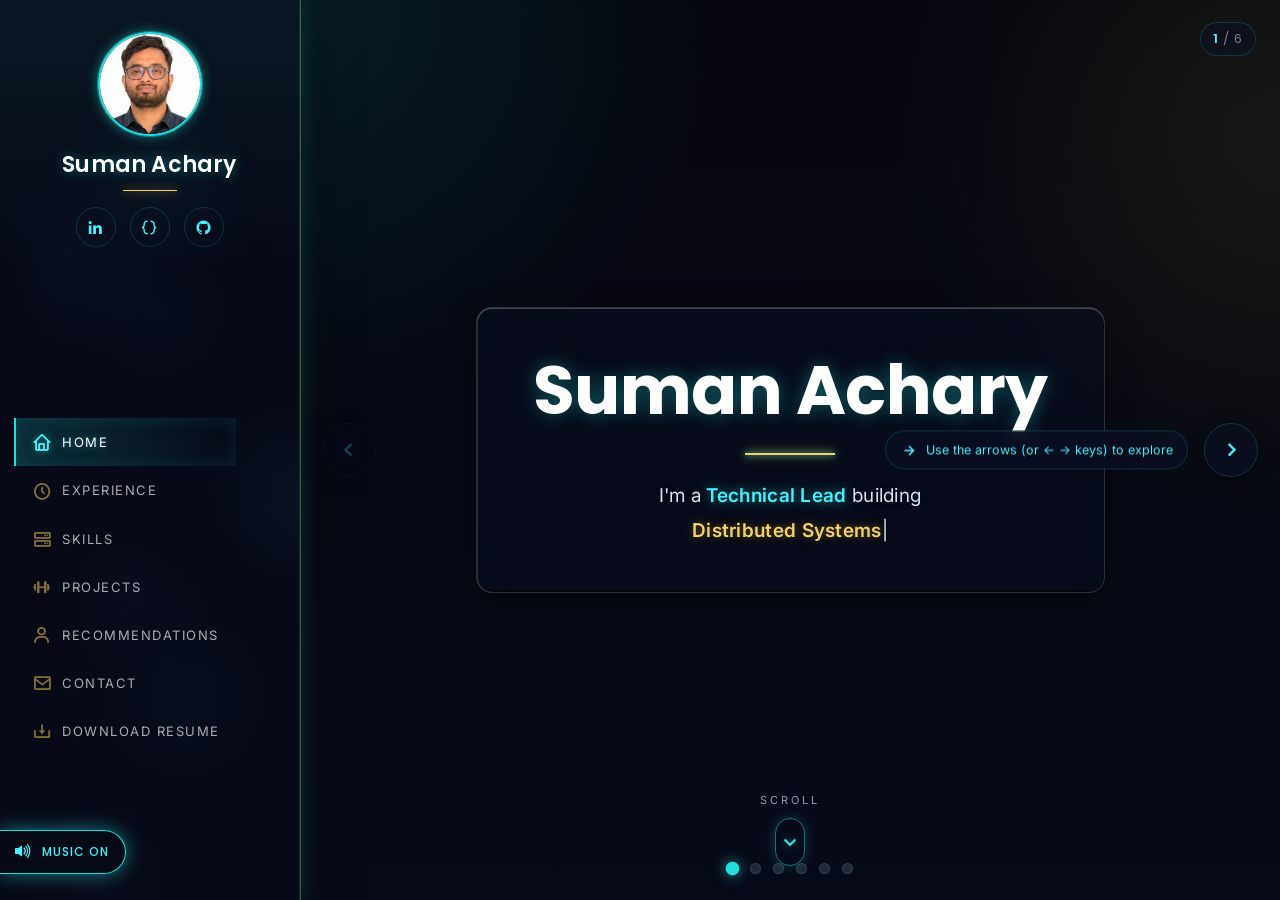
==== commit 56255f1a: "UPDATED" ====
--- a/index.html
+++ b/index.html
@@ -33,6 +33,9 @@
 
   <!-- Template Main CSS File -->
   <link href="assets/css/style.css" rel="stylesheet" />
+
+  <!-- Slideshow / deck layout -->
+  <link href="assets/css/slides.css?v=4" rel="stylesheet" />
 </head>
 
 <body>
@@ -110,7 +113,7 @@
           </li>
 
           <li>
-            <a href="#testimonials" class="nav-link scrollto"><i class="bx bx-user"></i> <span>Testimonials</span></a>
+            <a href="#testimonials" class="nav-link scrollto"><i class="bx bx-user"></i> <span>Recommendations</span></a>
           </li>
 
           <li>
@@ -141,7 +144,7 @@
     <div class="hero-container">
       <div class="hero-content">
         <h1>Suman Achary</h1>
-        <p>I'm a <span class="highlight">Software Engineer</span> building <br>
+        <p>I'm a <span class="highlight">Technical Lead</span> building <br>
           <span class="typed"
             data-typed-items="Distributed Systems, High-Availability Systems, Low Latency Backend Services"></span>
         </p>
@@ -519,16 +522,14 @@
     <section id="testimonials" class="testimonials section-bg">
       <div class="container">
         <div class="section-title">
-          <h2>Testimonials</h2>
+          <h2>Recommendations from Peers &amp; Fellow Engineers</h2>
           <p>
-            Thank you to all the industry experts and colleagues who have
-            shared their invaluable recommendations and testimonials. Your
-            kind words and support inspire me to strive for excellence and
-            continuously improve. It's an honor to have had the opportunity to
-            work alongside such esteemed professionals. Your feedback is not
-            only a testament to my work but also a source of motivation for
-            the journey ahead. I am truly grateful for your trust and
-            encouragement.
+            Thank you to the peers, mentors, and fellow engineers I've had the
+            privilege of working alongside. Your kind words and support inspire
+            me to strive for excellence and continuously improve. These
+            recommendations mean a great deal to me &mdash; both a reflection of
+            the work we've shipped together and a source of motivation for the
+            journey ahead. I'm truly grateful for your trust and encouragement.
           </p>
         </div>
 
@@ -700,6 +701,25 @@
   </main>
   <!-- End #main -->
 
+  <!-- ======= Deck Navigation Controls ======= -->
+  <button id="deck-prev" class="deck-arrow deck-arrow--prev" type="button" aria-label="Previous slide">
+    <i class="bx bx-chevron-left"></i>
+  </button>
+  <button id="deck-next" class="deck-arrow deck-arrow--next" type="button" aria-label="Next slide">
+    <i class="bx bx-chevron-right"></i>
+  </button>
+
+  <nav id="deck-dots" class="deck-dots" aria-label="Slide navigation"></nav>
+
+  <div class="deck-counter">
+    <span id="deck-current">1</span> / <span id="deck-total">6</span>
+  </div>
+
+  <div id="deck-hint" class="deck-hint">
+    <i class="bx bx-right-arrow-alt"></i>
+    <span>Use the arrows (or &larr; &rarr; keys) to explore</span>
+  </div>
+
   <!-- Footer removed to avoid overlap with sidebar controls -->
 
   <a href="#" class="back-to-top d-flex align-items-center justify-content-center"><i
@@ -719,6 +739,9 @@
   <!-- Template Main JS File -->
   <script src="assets/js/main.js"></script>
 
+  <!-- Deck / Slideshow navigation -->
+  <script src="assets/js/slides.js?v=3"></script>
+
   <!-- Fluid Scroll Effects -->
   <script src="assets/js/fluid-scroll.js"></script>
 
--- a/assets/css/style.css
+++ b/assets/css/style.css
@@ -942,7 +942,14 @@
   padding: 46px 56px;
   border: 1px solid rgba(255, 255, 255, 0.15);
   border-radius: 16px;
-  box-shadow: 0 8px 32px rgba(0, 0, 0, 0.37);
+  /* Beveled edge: bright inset highlight on top/left + dark inset shadow on
+     bottom/right gives a raised, 3D chiseled look. Outer drop shadow kept. */
+  box-shadow:
+    inset 0 1px 0 rgba(255, 255, 255, 0.25),
+    inset 1px 0 0 rgba(255, 255, 255, 0.12),
+    inset 0 -2px 0 rgba(0, 0, 0, 0.45),
+    inset -1px 0 0 rgba(0, 0, 0, 0.3),
+    0 8px 32px rgba(0, 0, 0, 0.37);
   max-width: 700px;
   margin: 0 auto;
 }
@@ -1059,26 +1066,65 @@
 }
 
 @media (max-width: 768px) {
+  #hero {
+    /* Dedicated mobile background photo. */
+    background: url("../img/mobile-hero-bg.jpg") top center;
+    background-size: cover;
+  }
+
+  /* Smaller, more precise text so it doesn't dominate the screen. */
   #hero h1 {
-    font-size: 52px;
-    line-height: 1.08;
+    font-size: 34px;
+    line-height: 1.12;
+    letter-spacing: -0.3px;
+  }
+
+  #hero h1::after {
+    width: 60px;
+    margin: 16px auto;
+  }
+
+  #hero p {
+    font-size: 15px;
+    line-height: 1.5;
   }
 
   #hero h2 {
-    font-size: 18px;
-    line-height: 24px;
-    margin-bottom: 30px;
-  }
-
-  /* For mobile screens (max-width: 768px) */
-  @media (max-width: 768px) {
-    #hero {
-      background: url("../img/mobile-hero-bg.jpg") top center;
-      /* Use a different image for mobile screens */
-      background-size: cover;
-    }
-  }
-
+    font-size: 16px;
+    line-height: 22px;
+    margin-bottom: 24px;
+  }
+
+  /* Compact, lighter glass card that lets the mobile-hero-bg show through
+     instead of covering it with a big opaque panel. */
+  .hero-content {
+    padding: 22px 20px;
+    max-width: 340px;
+    /* Slightly darker on mobile for stronger text contrast over the photo. */
+    background: rgba(8, 12, 26, 0.5);
+    -webkit-backdrop-filter: blur(8px);
+    backdrop-filter: blur(8px);
+    border-radius: 14px;
+    /* Lift the card up ~30% of the viewport so it clears the face in
+       mobile-hero-bg instead of sitting dead center over it. */
+    transform: translateY(-30vh);
+  }
+}
+
+/* Extra-small phones — tighten further. */
+@media (max-width: 420px) {
+  #hero h1 {
+    font-size: 28px;
+  }
+
+  #hero p {
+    font-size: 14px;
+  }
+
+  .hero-content {
+    padding: 18px 16px;
+    max-width: 300px;
+  }
 }
 
 /*--------------------------------------------------------------
--- a/assets/css/slides.css
+++ b/assets/css/slides.css
@@ -0,0 +1,327 @@
+/*--------------------------------------------------------------
+# Slideshow / Deck Layout  (slides.html only)
+# Turns the sections into full-screen slides navigated with arrows,
+# keyboard, and swipe. Layered on top of style.css — the original
+# scrolling index.html is untouched.
+--------------------------------------------------------------*/
+
+/* Lock the page: the deck fills the viewport, no page scroll. */
+html.deck,
+html.deck body {
+  height: 100%;
+  overflow: hidden;
+}
+
+/* The area to the right of the fixed sidebar that holds the slides. */
+:root {
+  --deck-sidebar: 300px;
+}
+
+/* ---- Slide stage --------------------------------------------------------
+   #hero and every direct <section> of #main become stacked, full-screen
+   slides. Only the active one is visible; the rest sit off to the sides. */
+/* Horizontal filmstrip: every slide is a full-screen panel sitting side by
+   side. They all stay in the DOM and slide left/right together (controlled by
+   the --deck-x variable set per slide from JS), giving a side-scroll deck. */
+.deck #hero,
+.deck #main > section {
+  position: fixed;
+  top: 0;
+  left: var(--deck-sidebar);
+  right: 0;
+  bottom: 0;
+  width: auto;
+  height: 100vh;
+  margin: 0;
+  overflow-y: auto;
+  overflow-x: hidden;
+  z-index: 5;
+  /* Each slide is shifted horizontally by its own offset. */
+  transform: translateX(var(--deck-x, 0));
+  transition: transform 0.6s cubic-bezier(0.22, 1, 0.36, 1);
+  /* Slides allow internal scrolling without top clipping */
+  display: flex;
+  flex-direction: column;
+  justify-content: flex-start;
+  will-change: transform;
+  /* Opaque so sliding panels fully cover each other (no see-through overlap
+     with the neighbouring slide during the transition). */
+  background-color: var(--bg-0);
+  background-image:
+    linear-gradient(rgba(34, 224, 224, 0.045) 1px, transparent 1px),
+    linear-gradient(90deg, rgba(34, 224, 224, 0.045) 1px, transparent 1px),
+    radial-gradient(60vw 60vw at 0% 0%, rgba(34, 224, 224, 0.10), transparent 55%),
+    radial-gradient(55vw 55vw at 100% 15%, rgba(212, 175, 55, 0.10), transparent 55%),
+    linear-gradient(180deg, var(--bg-0) 0%, var(--bg-1) 100%);
+  background-size: 44px 44px, 44px 44px, cover, cover, cover;
+}
+
+/* Hero keeps its own photo background — centered vertically */
+.deck #hero {
+  background-color: var(--bg-0);
+  justify-content: center;
+}
+
+/* #main itself is just a passthrough container now. */
+.deck #main {
+  margin: 0;
+  padding: 0;
+  position: static;
+}
+
+/* The active slide sits on top so its internal scroll/links win. */
+.deck .slide-active {
+  z-index: 6;
+}
+
+/* Off-screen slides can't be interacted with. */
+.deck #hero:not(.slide-active),
+.deck #main > section:not(.slide-active) {
+  pointer-events: none;
+}
+
+/* Give slide content breathing room and a max width so it reads well. */
+.deck #main > section > .container {
+  width: 100%;
+  max-width: 1040px;
+  margin: 0 auto;
+  padding-top: 48px;
+  padding-bottom: 48px;
+}
+
+/* Hero keeps its full-bleed background but is a slide too. */
+.deck #hero {
+  padding: 0;
+}
+
+/* The scroll-down indicator becomes a "next" nudge on the hero slide. */
+.deck .scroll-down .scroll-down-text::after {
+  content: "";
+}
+
+/* Hide the original vertical scroll progress bar in deck mode. */
+.deck #scroll-progress {
+  display: none;
+}
+
+/* Footer isn't a slide — tuck it at the bottom of the contact slide. */
+.deck .site-footer {
+  position: fixed;
+  bottom: 10px;
+  left: var(--deck-sidebar);
+  right: 0;
+  text-align: center;
+  z-index: 3;
+  pointer-events: none;
+  opacity: 0.6;
+}
+
+/* ---- Navigation arrows -------------------------------------------------- */
+.deck-arrow {
+  position: fixed;
+  top: 50%;
+  transform: translateY(-50%);
+  z-index: 50;
+  width: 54px;
+  height: 54px;
+  display: flex;
+  align-items: center;
+  justify-content: center;
+  border-radius: 50%;
+  border: 1px solid var(--border-soft);
+  background: rgba(11, 16, 36, 0.6);
+  -webkit-backdrop-filter: blur(8px);
+  backdrop-filter: blur(8px);
+  color: var(--accent-2);
+  font-size: 28px;
+  cursor: pointer;
+  box-shadow: 0 6px 20px rgba(0, 0, 0, 0.4);
+  transition: transform 0.2s ease, background 0.2s ease, border-color 0.2s ease,
+    opacity 0.2s ease;
+}
+
+.deck-arrow i {
+  line-height: 1;
+}
+
+.deck-arrow--prev {
+  left: calc(var(--deck-sidebar) + 22px);
+}
+
+.deck-arrow--next {
+  right: 22px;
+}
+
+.deck-arrow:hover {
+  background: rgba(34, 224, 224, 0.16);
+  border-color: var(--accent-2);
+  transform: translateY(-50%) scale(1.08);
+}
+
+.deck-arrow:focus-visible {
+  outline: 2px solid var(--accent-2);
+  outline-offset: 3px;
+}
+
+/* Disabled at the ends of the deck. */
+.deck-arrow[disabled] {
+  opacity: 0.25;
+  cursor: default;
+  pointer-events: none;
+}
+
+/* ---- Progress dots ------------------------------------------------------ */
+.deck-dots {
+  position: fixed;
+  left: 50%;
+  bottom: 26px;
+  transform: translateX(-50%);
+  /* shift right so it centres in the slide area, not under the sidebar */
+  margin-left: calc(var(--deck-sidebar) / 2);
+  display: flex;
+  gap: 12px;
+  z-index: 50;
+}
+
+.deck-dots button {
+  width: 11px;
+  height: 11px;
+  padding: 0;
+  border-radius: 50%;
+  border: 1px solid var(--border-soft);
+  background: rgba(255, 255, 255, 0.12);
+  cursor: pointer;
+  transition: transform 0.2s ease, background 0.2s ease, border-color 0.2s ease;
+}
+
+.deck-dots button:hover {
+  border-color: var(--accent-2);
+}
+
+.deck-dots button.is-active {
+  background: var(--accent);
+  border-color: var(--accent);
+  transform: scale(1.25);
+  box-shadow: 0 0 10px rgba(34, 224, 224, 0.7);
+}
+
+.deck-dots button:focus-visible {
+  outline: 2px solid var(--accent-2);
+  outline-offset: 2px;
+}
+
+/* ---- Slide counter ------------------------------------------------------ */
+.deck-counter {
+  position: fixed;
+  top: 22px;
+  right: 24px;
+  z-index: 50;
+  font-family: var(--font-tech);
+  font-size: 13px;
+  letter-spacing: 1px;
+  color: var(--muted);
+  background: rgba(11, 16, 36, 0.5);
+  border: 1px solid var(--border-soft);
+  padding: 5px 12px;
+  border-radius: 20px;
+  -webkit-backdrop-filter: blur(8px);
+  backdrop-filter: blur(8px);
+}
+
+.deck-counter #deck-current {
+  color: var(--accent-2);
+  font-weight: 600;
+}
+
+/* ---- First-visit hint --------------------------------------------------- */
+.deck-hint {
+  position: fixed;
+  right: 92px;
+  top: 50%;
+  transform: translateY(-50%);
+  z-index: 50;
+  display: flex;
+  align-items: center;
+  gap: 8px;
+  font-size: 12.5px;
+  color: var(--accent-2);
+  background: rgba(11, 16, 36, 0.6);
+  border: 1px solid var(--border-soft);
+  padding: 8px 14px;
+  border-radius: 24px;
+  -webkit-backdrop-filter: blur(8px);
+  backdrop-filter: blur(8px);
+  white-space: nowrap;
+  animation: deckHintFloat 1.8s ease-in-out infinite;
+  transition: opacity 0.4s ease, visibility 0.4s ease;
+}
+
+.deck-hint i {
+  font-size: 18px;
+}
+
+.deck-hint.is-hidden {
+  opacity: 0;
+  visibility: hidden;
+}
+
+@keyframes deckHintFloat {
+  0%, 100% { transform: translateY(-50%) translateX(0); }
+  50%      { transform: translateY(-50%) translateX(-6px); }
+}
+
+/* ---- Mobile ------------------------------------------------------------- */
+@media (max-width: 1200px) {
+  :root {
+    --deck-sidebar: 0px;
+  }
+
+  .deck #hero,
+  .deck #main > section {
+    left: 0;
+  }
+
+  .deck-arrow--prev {
+    left: 12px;
+  }
+
+  .deck-arrow--next {
+    right: 12px;
+  }
+
+  .deck-arrow {
+    width: 46px;
+    height: 46px;
+    font-size: 24px;
+  }
+
+  .deck-dots {
+    margin-left: 0;
+    bottom: 18px;
+  }
+
+  .deck .site-footer {
+    left: 0;
+  }
+
+  /* The hint is noisy on small screens — hide it. */
+  .deck-hint {
+    display: none;
+  }
+
+  .deck #main > section > .container {
+    padding-left: 18px;
+    padding-right: 18px;
+  }
+}
+
+/* Respect reduced-motion preferences. */
+@media (prefers-reduced-motion: reduce) {
+  .deck #hero,
+  .deck #main > section {
+    transition: none;
+  }
+  .deck-hint {
+    animation: none;
+  }
+}
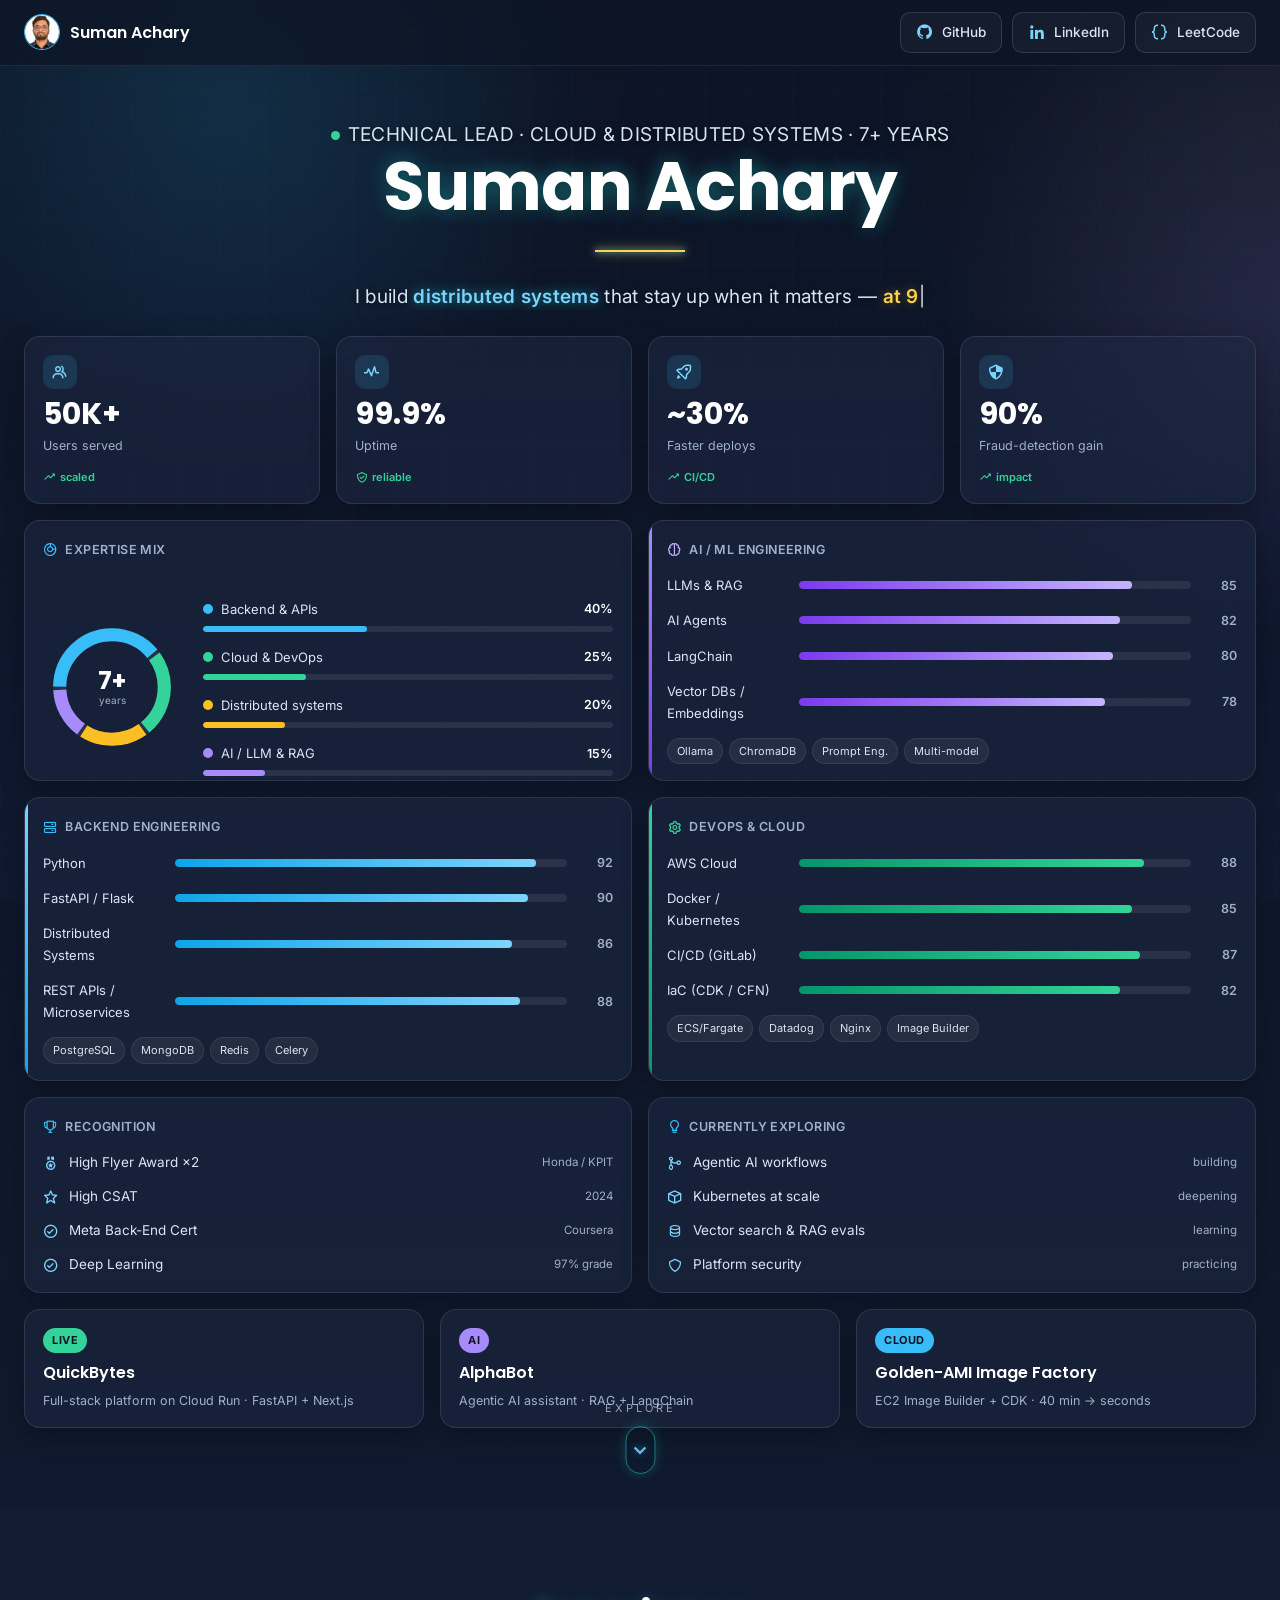
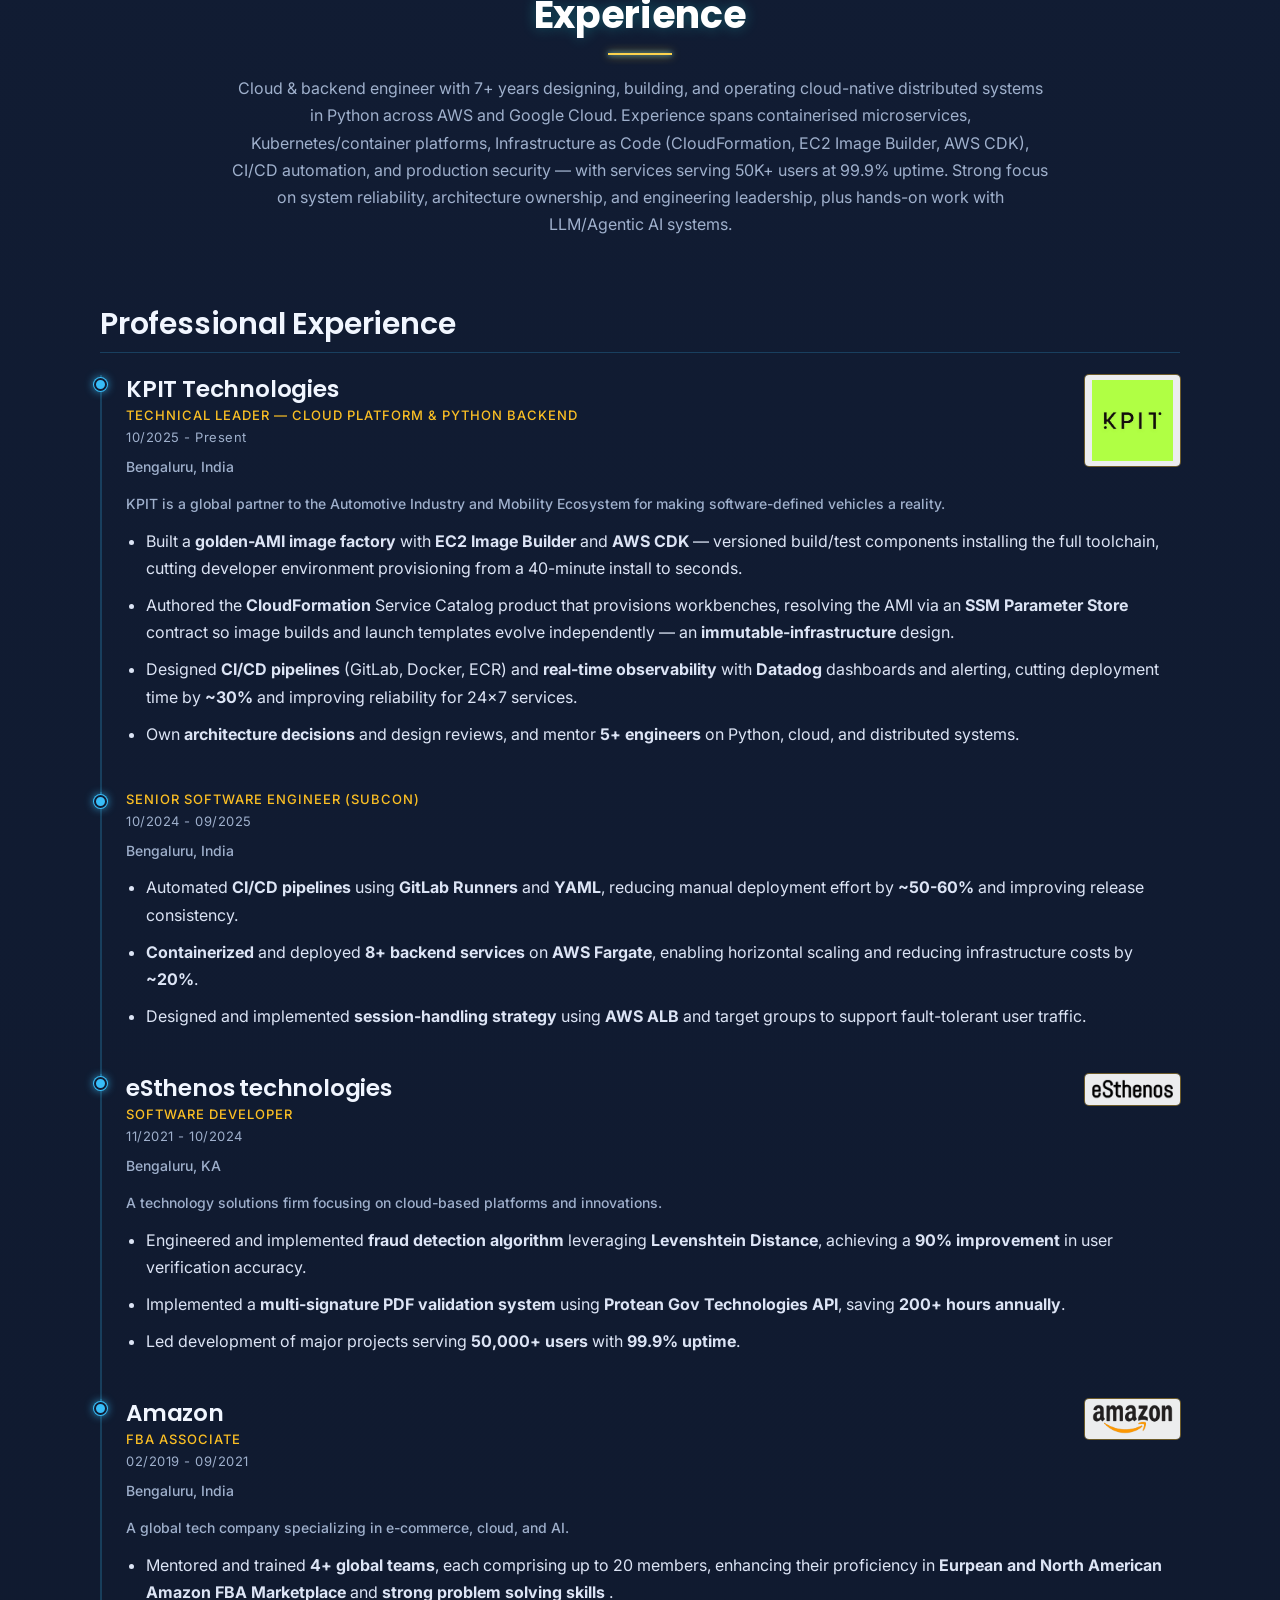
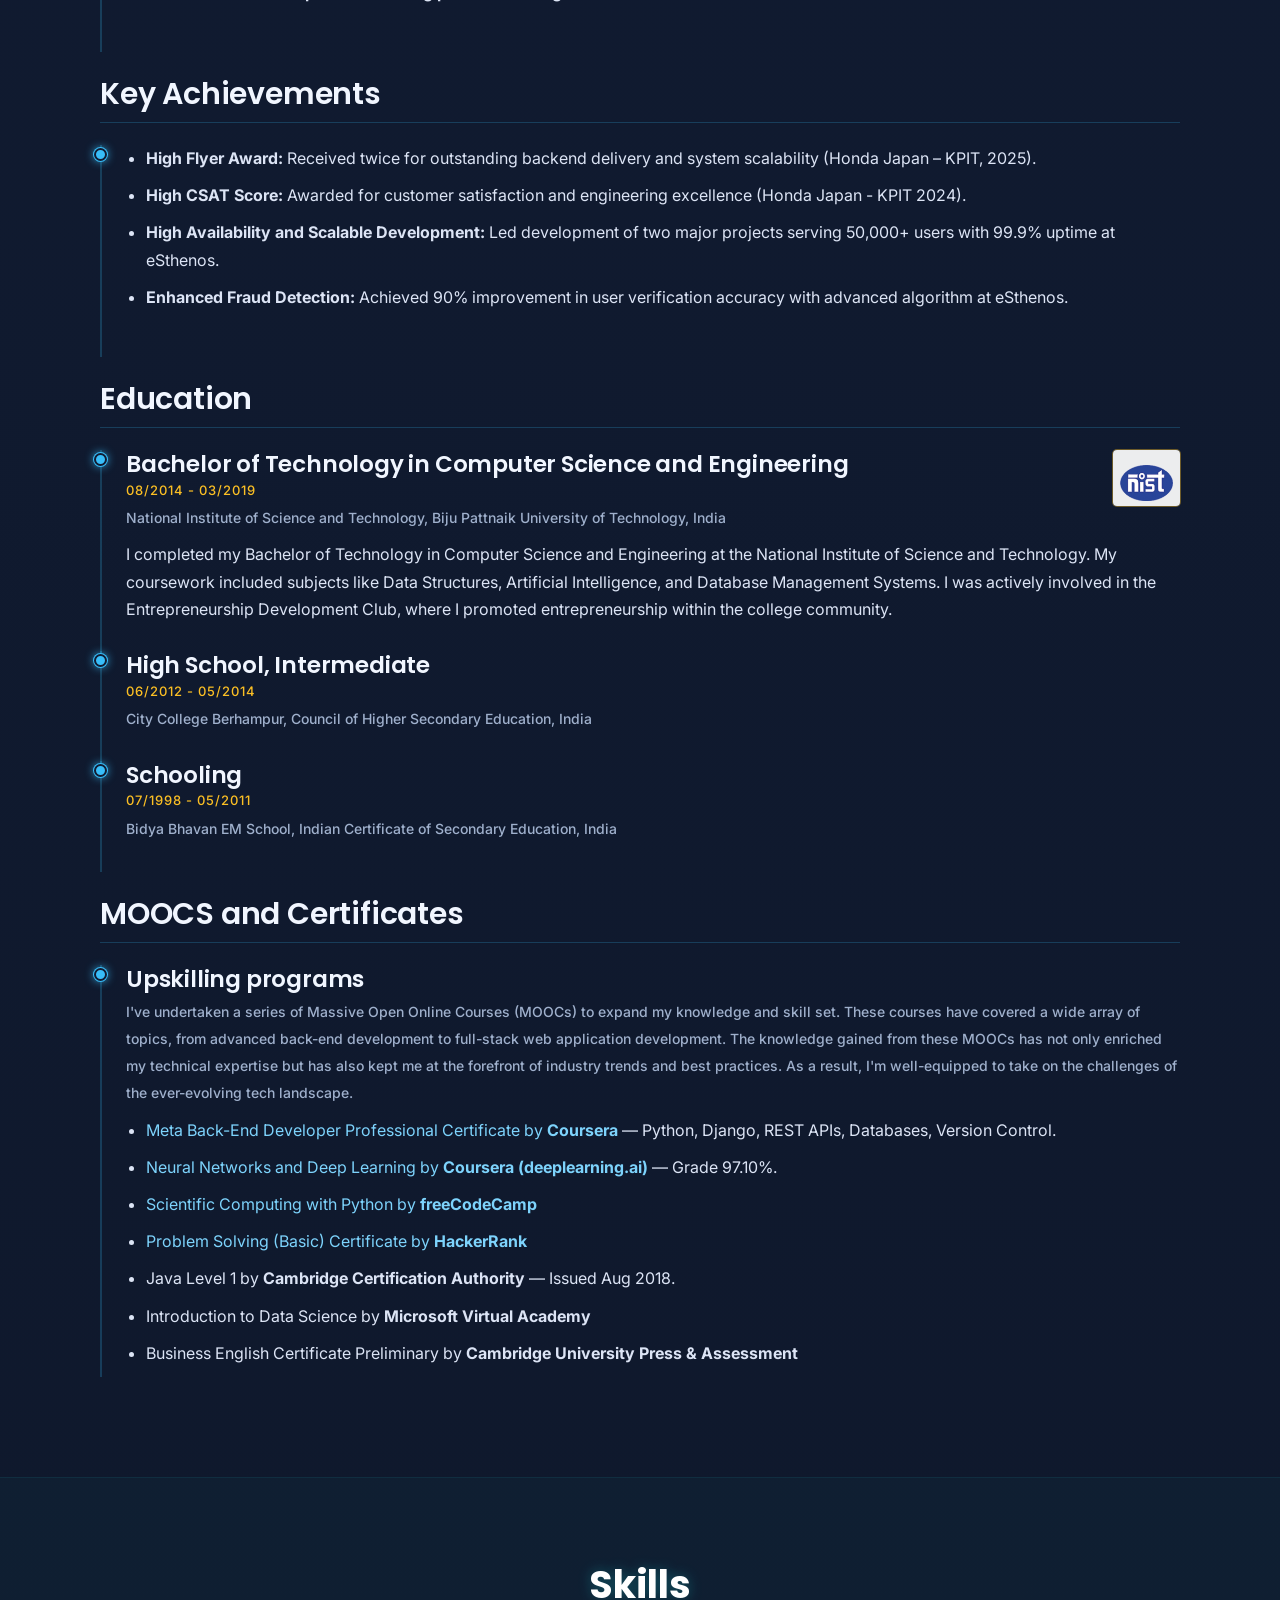
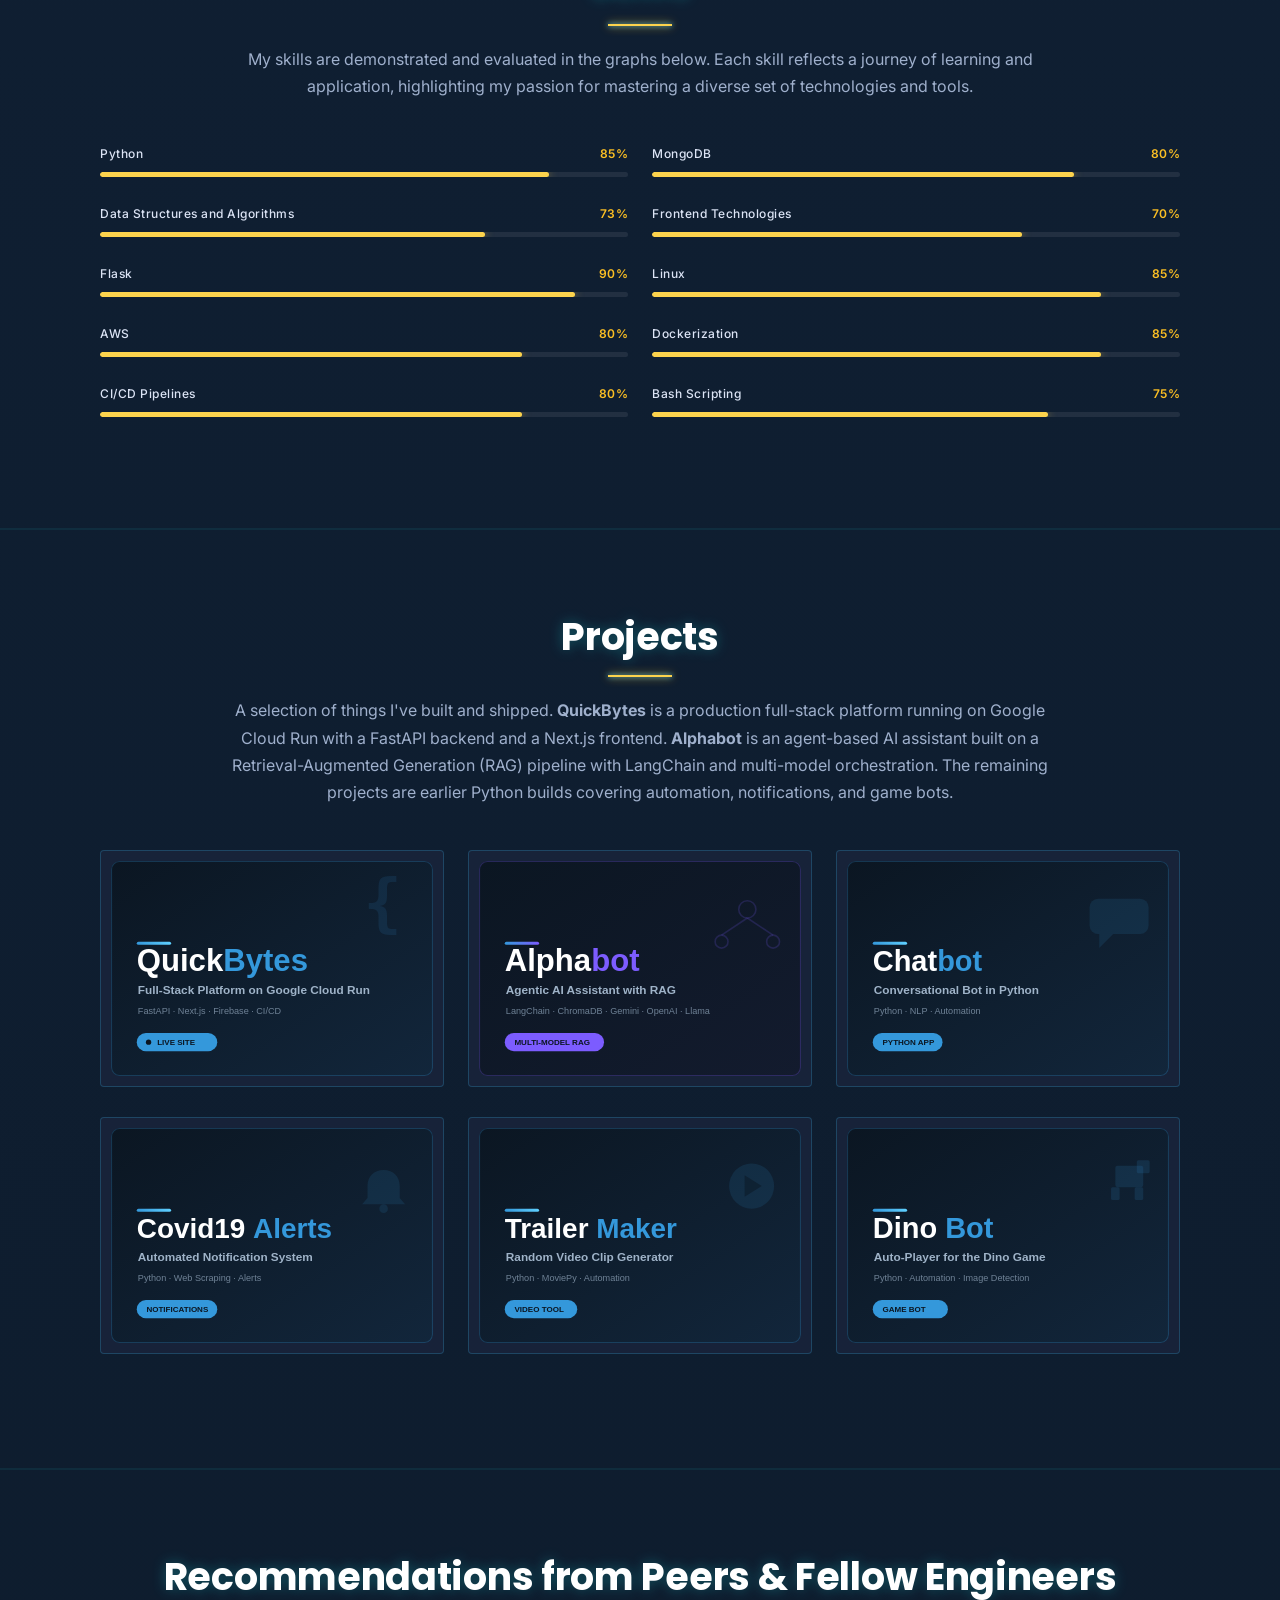
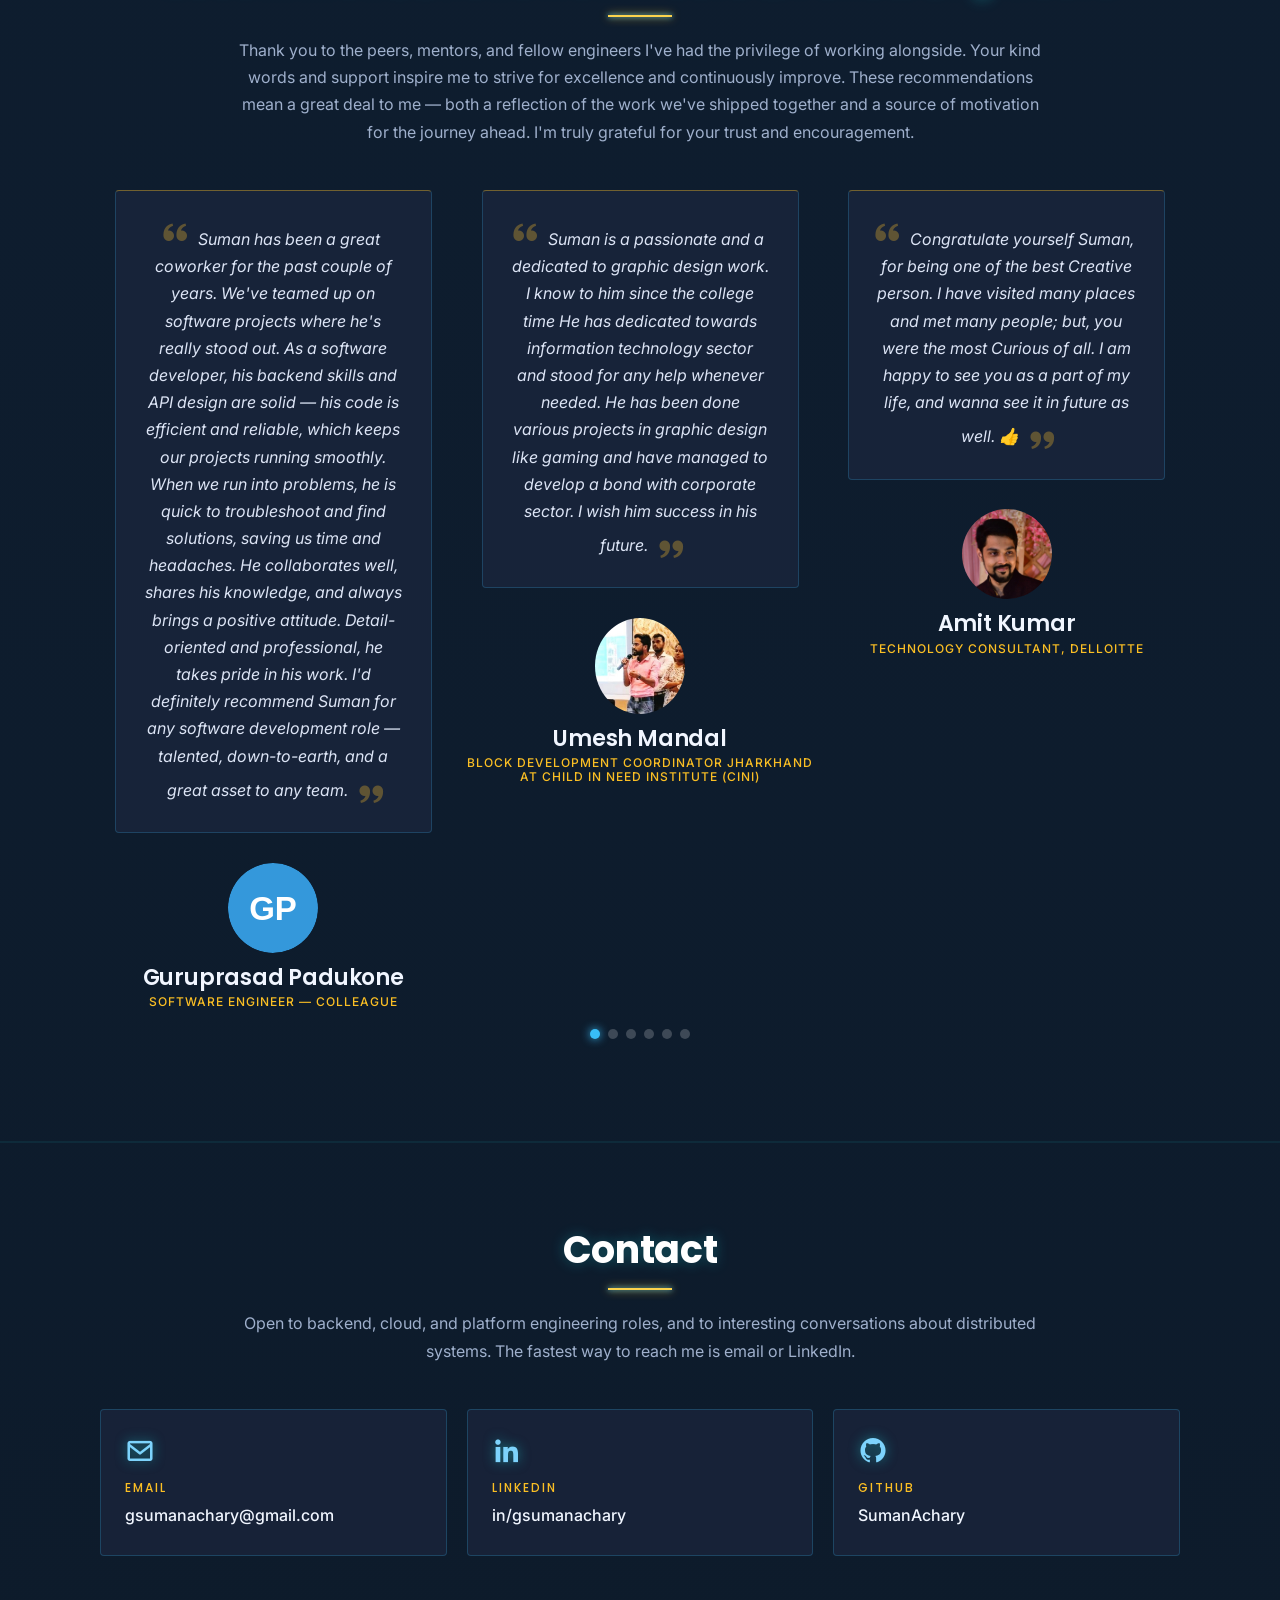
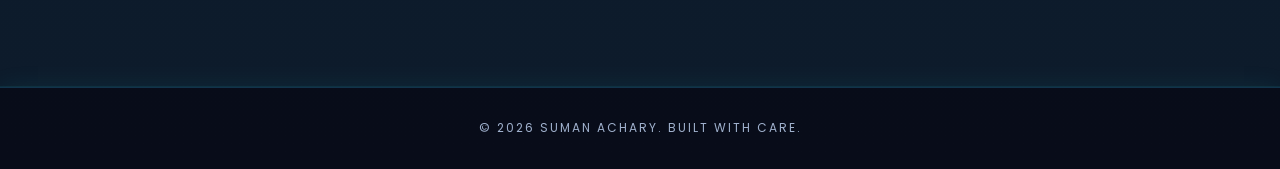
==== commit 95bf3d73: "Updated" ====
--- a/index.html
+++ b/index.html
@@ -34,20 +34,13 @@
   <!-- Template Main CSS File -->
   <link href="assets/css/style.css" rel="stylesheet" />
 
-  <!-- Slideshow / deck layout -->
-  <link href="assets/css/slides.css?v=4" rel="stylesheet" />
+  <!-- Hero hook + impact-first hero styles -->
+  <link href="assets/css/hero-hook.css?v=10" rel="stylesheet" />
 </head>
 
 <body>
   <canvas id="matrix-canvas"></canvas>
-  <canvas id="sparks-canvas"></canvas>
   <div id="scroll-progress"></div>
-  <!-- ======= Music Mute Button (slides in from left) ======= -->
-  <button id="music-btn" class="music-fab" type="button" aria-label="Mute background music" aria-pressed="false">
-    <i class="bi bi-volume-up-fill icon-on"></i>
-    <i class="bi bi-volume-mute-fill icon-off"></i>
-    <span class="music-fab-label">Music on</span>
-  </button>
 
   <!-- DORMANT: Vibe Control card (Magic Skills + Matrix Mode) removed from UI, kept for future re-enable.
   <div id="vibe-control" class="vibe-feature card-only">
@@ -77,83 +70,204 @@
   -->
 
 
-  <!-- ======= Mobile nav toggle button ======= -->
-  <i class="bi bi-list mobile-nav-toggle d-xl-none"></i>
-
-  <!-- ======= Header ======= -->
-  <header id="header">
-    <canvas id="sidebar-smoke"></canvas>
-    <div class="d-flex flex-column">
-      <div class="profile">
-        <img src="assets/img/profile-img.jpg" alt="Suman Achary" class="img-fluid rounded-circle" />
-        <h1 class="text-light"><a href="index.html">Suman Achary</a></h1>
-        <div class="social-links mt-3 text-center">
-          <a href="https://www.linkedin.com/in/gsumanachary/" target="_blank" rel="noopener noreferrer" class="linkedin"
-            data-tooltip="LinkedIn" aria-label="LinkedIn"><i class="bx bxl-linkedin"></i></a>
-          <a href="https://leetcode.com/G_Suman_Achary/" target="_blank" rel="noopener noreferrer" class="leetcode"
-            data-tooltip="LeetCode" aria-label="LeetCode"><i class="bx bx-code-curly"></i></a>
-          <a href="https://github.com/SumanAchary" target="_blank" rel="noopener noreferrer" class="githun"
-            data-tooltip="GitHub" aria-label="GitHub"><i class="bx bxl-github"></i></a>
-        </div>
-      </div>
-
-      <nav id="navbar" class="nav-menu navbar">
-        <ul>
-          <li>
-            <a href="#hero" class="nav-link scrollto active"><i class="bx bx-home"></i> <span>Home</span></a>
-          </li>
-          <li>
-            <a href="#timeline" class="nav-link scrollto"><i class="bx bx-time-five"></i> <span>Experience</span></a>
-          </li>
-          <li>
-            <a href="#skills" class="nav-link scrollto"><i class="bx bx-server"></i> <span>Skills</span></a>
-          </li>
-          <li>
-            <a href="#portfolio" class="nav-link scrollto"><i class="bx bx-dumbbell"></i> <span>Projects</span></a>
-          </li>
-
-          <li>
-            <a href="#testimonials" class="nav-link scrollto"><i class="bx bx-user"></i> <span>Recommendations</span></a>
-          </li>
-
-          <li>
-            <a href="#contact" class="nav-link scrollto"><i class="bx bx-envelope"></i> <span>Contact</span></a>
-          </li>
-
-          <li>
-            <a href="https://drive.google.com/file/d/1q9tvVYunZ0dSwkqFknwrFSU6dnOEdEOa/view?usp=drive_link"
-              class="nav-link" target="_blank" rel="noopener noreferrer"><i class="bx bx-download"></i> <span>Download
-                Resume</span></a>
-          </li>
-        </ul>
-      </nav>
-      <!-- .nav-menu -->
-
-      <div class="sidebar-footer">
-        <audio id="bg-music" loop>
-          <source src="assets/tune/moodmode.mp3" type="audio/mpeg">
-        </audio>
+  <!-- ======= Top Nav Bar ======= -->
+  <header id="topbar">
+    <div class="topbar-inner">
+      <a href="#hero" class="brand">
+        <img src="assets/img/profile-img.jpg" alt="Suman Achary" class="brand-img" />
+        <span class="brand-name">Suman Achary</span>
+      </a>
+
+      <div class="topbar-socials">
+        <a href="https://github.com/SumanAchary" target="_blank" rel="noopener noreferrer" class="social-link">
+          <i class="bx bxl-github"></i><span>GitHub</span>
+        </a>
+        <a href="https://www.linkedin.com/in/gsumanachary/" target="_blank" rel="noopener noreferrer" class="social-link">
+          <i class="bx bxl-linkedin"></i><span>LinkedIn</span>
+        </a>
+        <a href="https://leetcode.com/G_Suman_Achary/" target="_blank" rel="noopener noreferrer" class="social-link">
+          <i class="bx bx-code-curly"></i><span>LeetCode</span>
+        </a>
       </div>
     </div>
   </header>
-  <!-- End Header -->
-
-
-  <!-- ======= Hero Section ======= -->
-  <section id="hero" class="d-flex flex-column justify-content-center align-items-center">
+  <!-- End Top Bar -->
+
+
+  <!-- ======= Hero Section (summary dashboard) ======= -->
+  <section id="hero">
     <div class="hero-container">
-      <div class="hero-content">
-        <h1>Suman Achary</h1>
-        <p>I'm a <span class="highlight">Technical Lead</span> building <br>
-          <span class="typed"
-            data-typed-items="Distributed Systems, High-Availability Systems, Low Latency Backend Services"></span>
-        </p>
+      <div class="dash">
+
+        <!-- Dashboard header -->
+        <div class="dash-header">
+          <div class="dash-id">
+            <p class="hero-eyebrow"><span class="live-dot"></span> Technical Lead &middot; Cloud &amp; Distributed Systems &middot; 7+ years</p>
+            <h1>Suman Achary</h1>
+            <p class="hero-tagline">I build <span class="highlight">distributed systems</span> that stay up when it matters &mdash;
+              <span class="typed"
+                data-typed-items="serving 50K+ users, at 99.9% uptime, with low-latency backends, powered by AWS &amp; AI"></span>
+            </p>
+          </div>
+        </div>
+
+        <!-- Dashboard grid -->
+        <div class="dash-grid">
+
+          <!-- Stat cards -->
+          <div class="dash-card stat-card" data-aos="fade-up">
+            <span class="stat-icon"><i class="bx bx-group"></i></span>
+            <span class="metric-num" data-target="50" data-suffix="K+">0</span>
+            <span class="metric-label">Users served</span>
+            <span class="stat-trend up"><i class="bx bx-trending-up"></i> scaled</span>
+          </div>
+
+          <div class="dash-card stat-card" data-aos="fade-up" data-aos-delay="60">
+            <span class="stat-icon"><i class="bx bx-pulse"></i></span>
+            <span class="metric-num" data-target="99.9" data-suffix="%" data-decimals="1">0</span>
+            <span class="metric-label">Uptime</span>
+            <span class="stat-trend up"><i class="bx bx-check-shield"></i> reliable</span>
+          </div>
+
+          <div class="dash-card stat-card" data-aos="fade-up" data-aos-delay="120">
+            <span class="stat-icon"><i class="bx bx-rocket"></i></span>
+            <span class="metric-num" data-target="30" data-prefix="~" data-suffix="%">0</span>
+            <span class="metric-label">Faster deploys</span>
+            <span class="stat-trend up"><i class="bx bx-trending-up"></i> CI/CD</span>
+          </div>
+
+          <div class="dash-card stat-card" data-aos="fade-up" data-aos-delay="180">
+            <span class="stat-icon"><i class="bx bx-shield-quarter"></i></span>
+            <span class="metric-num" data-target="90" data-suffix="%">0</span>
+            <span class="metric-label">Fraud-detection gain</span>
+            <span class="stat-trend up"><i class="bx bx-trending-up"></i> impact</span>
+          </div>
+
+          <!-- Donut: expertise distribution -->
+          <div class="dash-card chart-card donut-card" data-aos="fade-up">
+            <div class="card-head"><i class="bx bx-doughnut-chart"></i> Expertise mix</div>
+            <div class="donut-body">
+              <div class="donut-wrap">
+                <svg class="donut" viewBox="0 0 42 42" aria-label="Expertise distribution">
+                  <circle class="donut-ring" cx="21" cy="21" r="15.915"></circle>
+                  <circle class="donut-seg seg-1" cx="21" cy="21" r="15.915" data-value="40" stroke-dasharray="0 100" stroke-dashoffset="25"></circle>
+                  <circle class="donut-seg seg-2" cx="21" cy="21" r="15.915" data-value="25" stroke-dasharray="0 100" stroke-dashoffset="25"></circle>
+                  <circle class="donut-seg seg-3" cx="21" cy="21" r="15.915" data-value="20" stroke-dasharray="0 100" stroke-dashoffset="25"></circle>
+                  <circle class="donut-seg seg-4" cx="21" cy="21" r="15.915" data-value="15" stroke-dasharray="0 100" stroke-dashoffset="25"></circle>
+                </svg>
+                <div class="donut-center"><strong>7+</strong><span>years</span></div>
+              </div>
+              <ul class="exp-legend">
+                <li>
+                  <span class="exp-row"><span class="dot dot-1"></span> Backend &amp; APIs <em>40%</em></span>
+                  <span class="exp-track"><span class="exp-fill f-1" data-pct="40"></span></span>
+                </li>
+                <li>
+                  <span class="exp-row"><span class="dot dot-2"></span> Cloud &amp; DevOps <em>25%</em></span>
+                  <span class="exp-track"><span class="exp-fill f-2" data-pct="25"></span></span>
+                </li>
+                <li>
+                  <span class="exp-row"><span class="dot dot-3"></span> Distributed systems <em>20%</em></span>
+                  <span class="exp-track"><span class="exp-fill f-3" data-pct="20"></span></span>
+                </li>
+                <li>
+                  <span class="exp-row"><span class="dot dot-4"></span> AI / LLM &amp; RAG <em>15%</em></span>
+                  <span class="exp-track"><span class="exp-fill f-4" data-pct="15"></span></span>
+                </li>
+              </ul>
+            </div>
+          </div>
+
+          <!-- Pillar: AI / ML -->
+          <div class="dash-card pillar-card pillar-ai" data-aos="fade-up" data-aos-delay="60">
+            <div class="card-head"><i class="bx bx-brain"></i> AI / ML Engineering</div>
+            <ul class="skill-bars">
+              <li><span class="sb-label">LLMs &amp; RAG</span><span class="sb-track"><span class="sb-fill sb-ai" data-pct="85"></span></span><span class="sb-val">85</span></li>
+              <li><span class="sb-label">AI Agents</span><span class="sb-track"><span class="sb-fill sb-ai" data-pct="82"></span></span><span class="sb-val">82</span></li>
+              <li><span class="sb-label">LangChain</span><span class="sb-track"><span class="sb-fill sb-ai" data-pct="80"></span></span><span class="sb-val">80</span></li>
+              <li><span class="sb-label">Vector DBs / Embeddings</span><span class="sb-track"><span class="sb-fill sb-ai" data-pct="78"></span></span><span class="sb-val">78</span></li>
+            </ul>
+            <div class="pillar-tags">
+              <span>Ollama</span><span>ChromaDB</span><span>Prompt Eng.</span><span>Multi-model</span>
+            </div>
+          </div>
+
+          <!-- Pillar: Backend Engineering -->
+          <div class="dash-card pillar-card pillar-backend" data-aos="fade-up" data-aos-delay="120">
+            <div class="card-head"><i class="bx bx-server"></i> Backend Engineering</div>
+            <ul class="skill-bars">
+              <li><span class="sb-label">Python</span><span class="sb-track"><span class="sb-fill" data-pct="92"></span></span><span class="sb-val">92</span></li>
+              <li><span class="sb-label">FastAPI / Flask</span><span class="sb-track"><span class="sb-fill" data-pct="90"></span></span><span class="sb-val">90</span></li>
+              <li><span class="sb-label">Distributed Systems</span><span class="sb-track"><span class="sb-fill" data-pct="86"></span></span><span class="sb-val">86</span></li>
+              <li><span class="sb-label">REST APIs / Microservices</span><span class="sb-track"><span class="sb-fill" data-pct="88"></span></span><span class="sb-val">88</span></li>
+            </ul>
+            <div class="pillar-tags">
+              <span>PostgreSQL</span><span>MongoDB</span><span>Redis</span><span>Celery</span>
+            </div>
+          </div>
+
+          <!-- Pillar: DevOps & Cloud -->
+          <div class="dash-card pillar-card pillar-devops" data-aos="fade-up" data-aos-delay="180">
+            <div class="card-head"><i class="bx bx-cog"></i> DevOps &amp; Cloud</div>
+            <ul class="skill-bars">
+              <li><span class="sb-label">AWS Cloud</span><span class="sb-track"><span class="sb-fill sb-ops" data-pct="88"></span></span><span class="sb-val">88</span></li>
+              <li><span class="sb-label">Docker / Kubernetes</span><span class="sb-track"><span class="sb-fill sb-ops" data-pct="85"></span></span><span class="sb-val">85</span></li>
+              <li><span class="sb-label">CI/CD (GitLab)</span><span class="sb-track"><span class="sb-fill sb-ops" data-pct="87"></span></span><span class="sb-val">87</span></li>
+              <li><span class="sb-label">IaC (CDK / CFN)</span><span class="sb-track"><span class="sb-fill sb-ops" data-pct="82"></span></span><span class="sb-val">82</span></li>
+            </ul>
+            <div class="pillar-tags">
+              <span>ECS/Fargate</span><span>Datadog</span><span>Nginx</span><span>Image Builder</span>
+            </div>
+          </div>
+
+          <!-- Recognition / highlights -->
+          <div class="dash-card list-card" data-aos="fade-up" data-aos-delay="60">
+            <div class="card-head"><i class="bx bx-trophy"></i> Recognition</div>
+            <ul class="mini-list">
+              <li><i class="bx bx-medal"></i> High Flyer Award &times;2 <span>Honda / KPIT</span></li>
+              <li><i class="bx bx-star"></i> High CSAT <span>2024</span></li>
+              <li><i class="bx bx-check-circle"></i> Meta Back-End Cert <span>Coursera</span></li>
+              <li><i class="bx bx-check-circle"></i> Deep Learning <span>97% grade</span></li>
+            </ul>
+          </div>
+
+          <!-- Currently exploring -->
+          <div class="dash-card list-card" data-aos="fade-up" data-aos-delay="120">
+            <div class="card-head"><i class="bx bx-bulb"></i> Currently exploring</div>
+            <ul class="mini-list">
+              <li><i class="bx bx-git-merge"></i> Agentic AI workflows <span>building</span></li>
+              <li><i class="bx bx-cube"></i> Kubernetes at scale <span>deepening</span></li>
+              <li><i class="bx bx-data"></i> Vector search &amp; RAG evals <span>learning</span></li>
+              <li><i class="bx bx-shield"></i> Platform security <span>practicing</span></li>
+            </ul>
+          </div>
+
+        </div>
+
+        <!-- Flagship projects — dedicated balanced strip -->
+        <div class="dash-flagships">
+          <a href="https://quickbytes.dev" target="_blank" rel="noopener noreferrer" class="dash-card flagship" data-aos="fade-up">
+            <span class="flagship-badge flagship-badge--live">Live</span>
+            <span class="flagship-name">QuickBytes</span>
+            <span class="flagship-desc">Full-stack platform on Cloud Run &middot; FastAPI + Next.js</span>
+          </a>
+          <a href="#portfolio" class="dash-card flagship flagship-scroll" data-aos="fade-up" data-aos-delay="60">
+            <span class="flagship-badge flagship-badge--ai">AI</span>
+            <span class="flagship-name">AlphaBot</span>
+            <span class="flagship-desc">Agentic AI assistant &middot; RAG + LangChain</span>
+          </a>
+          <a href="#portfolio" class="dash-card flagship flagship-scroll" data-aos="fade-up" data-aos-delay="120">
+            <span class="flagship-badge flagship-badge--cloud">Cloud</span>
+            <span class="flagship-name">Golden-AMI Image Factory</span>
+            <span class="flagship-desc">EC2 Image Builder + CDK &middot; 40 min &rarr; seconds</span>
+          </a>
+        </div>
       </div>
     </div>
 
     <!-- Scroll-down indicator -->
     <a href="#timeline" class="scroll-down scrollto" aria-label="Scroll down">
-      <span class="scroll-down-text">Scroll</span>
+      <span class="scroll-down-text">Explore</span>
       <span class="scroll-down-icon">
         <i class="bx bx-chevron-down"></i>
       </span>
@@ -701,27 +815,6 @@
   </main>
   <!-- End #main -->
 
-  <!-- ======= Deck Navigation Controls ======= -->
-  <button id="deck-prev" class="deck-arrow deck-arrow--prev" type="button" aria-label="Previous slide">
-    <i class="bx bx-chevron-left"></i>
-  </button>
-  <button id="deck-next" class="deck-arrow deck-arrow--next" type="button" aria-label="Next slide">
-    <i class="bx bx-chevron-right"></i>
-  </button>
-
-  <nav id="deck-dots" class="deck-dots" aria-label="Slide navigation"></nav>
-
-  <div class="deck-counter">
-    <span id="deck-current">1</span> / <span id="deck-total">6</span>
-  </div>
-
-  <div id="deck-hint" class="deck-hint">
-    <i class="bx bx-right-arrow-alt"></i>
-    <span>Use the arrows (or &larr; &rarr; keys) to explore</span>
-  </div>
-
-  <!-- Footer removed to avoid overlap with sidebar controls -->
-
   <a href="#" class="back-to-top d-flex align-items-center justify-content-center"><i
       class="bi bi-arrow-up-short"></i></a>
 
@@ -739,29 +832,17 @@
   <!-- Template Main JS File -->
   <script src="assets/js/main.js"></script>
 
-  <!-- Deck / Slideshow navigation -->
-  <script src="assets/js/slides.js?v=3"></script>
-
   <!-- Fluid Scroll Effects -->
   <script src="assets/js/fluid-scroll.js"></script>
 
   <!-- Cursor Effect -->
   <script src="assets/js/cursor-effect.js"></script>
 
-  <!-- Music Control -->
-  <script src="assets/js/music-control.js"></script>
-
-  <!-- Welcome Modal -->
-  <script src="assets/js/welcome-modal.js"></script>
-
   <!-- Matrix Rain Effect -->
   <script src="assets/js/matrix-rain.js"></script>
 
-  <!-- Floating Sparks / Fireflies -->
-  <script src="assets/js/sparks.js"></script>
-
-  <!-- Sidebar Ambient Smoke -->
-  <script src="assets/js/sidebar-smoke.js"></script>
+  <!-- Hero Summary Dashboard animations -->
+  <script src="assets/js/hero-hook.js?v=8"></script>
 
   <script>
     // Add the "loaded" class to the body element when the page is fully loaded
--- a/assets/css/style.css
+++ b/assets/css/style.css
@@ -15,43 +15,54 @@
      Gold = the ancient soul, Cyan = the Tron current.
      ============================================================ */
 
-  /* Neon-cyan current (Tron) */
-  --accent: #22e0e0;
-  /* Electric cyan */
-  --accent-2: #46f0ff;
-  /* Bright cyan */
-  --accent-dark: #12b8c4;
-
-  /* Sacred gold (ancient India) */
-  --gold: #d4af37;
-  --gold-2: #f2d16b;
-  /* Bright temple gold */
-  --gold-soft: rgba(212, 175, 55, 0.16);
-
-  /* Aliases so existing rules resolve to the fusion palette */
+  /* ============================================================
+     MIDNIGHT PLATFORM — deep navy-slate with sky-cyan + violet + amber.
+     Premium dark-tech look, lifted out of near-black so it reads clean
+     and modern (developer-platform vibe), not muddy.
+     ============================================================ */
+
+  /* Sky-cyan current (primary accent) */
+  --accent: #38bdf8;
+  /* Sky blue */
+  --accent-2: #7dd3fc;
+  /* Bright sky highlight */
+  --accent-dark: #0ea5e9;
+
+  /* Violet (secondary energy — pairs with AI) */
+  --violet: #a78bfa;
+  --violet-2: #c4b5fd;
+
+  /* Warm amber (replaces the old gold — friendlier, still premium) */
+  --gold: #fbbf24;
+  --gold-2: #fcd34d;
+  /* Bright amber */
+  --gold-soft: rgba(251, 191, 36, 0.16);
+
+  /* Aliases so existing rules resolve to the new palette */
   --secondary: var(--gold);
   --secondary-2: var(--gold-2);
-  --secondary-dark: #b8912f;
-  --accent-soft: rgba(34, 224, 224, 0.10);
-
-  /* Temple-night surfaces (dark) */
-  --bg-0: #05070f;
-  /* Near-black indigo night */
-  --bg-1: #080b18;
-  --drawer: #070a16;
-  --navy: #0b1024;
-  --surface: rgba(18, 24, 46, 0.55);
-  /* Dark glass panel */
-  --surface-2: rgba(20, 28, 52, 0.7);
-  --surface-alt: rgba(255, 255, 255, 0.02);
-  --border-soft: rgba(34, 224, 224, 0.18);
-  /* Cyan hairline */
-  --border-gold: rgba(212, 175, 55, 0.4);
-
-  /* Text (light on dark) */
-  --ink: rgba(224, 232, 246, 0.82);
-  --muted: rgba(190, 200, 222, 0.6);
-  --heading: #eaf4ff;
+  --secondary-dark: #d99a1c;
+  --accent-soft: rgba(56, 189, 248, 0.12);
+
+  /* Midnight surfaces — deep navy-slate, not black */
+  --bg-0: #0d1526;
+  /* Deep navy-slate base */
+  --bg-1: #111c33;
+  /* Slightly lighter gradient bottom */
+  --drawer: #0f1a30;
+  --navy: #16233f;
+  --surface: rgba(30, 41, 66, 0.6);
+  /* Lifted glass panel */
+  --surface-2: rgba(36, 49, 78, 0.72);
+  --surface-alt: rgba(255, 255, 255, 0.035);
+  --border-soft: rgba(56, 189, 248, 0.22);
+  /* Sky hairline */
+  --border-gold: rgba(251, 191, 36, 0.4);
+
+  /* Text — higher contrast so it reads clearly on the lifted background */
+  --ink: #dce4f5;
+  --muted: #9fb0cc;
+  --heading: #f1f6ff;
 
   /* Fonts — clean, modern */
   --font-display: "Poppins", system-ui, sans-serif;
@@ -62,12 +73,12 @@
   --radius-md: 4px;
   --radius-lg: 6px;
 
-  /* Glow-based "shadows" (Tron edge lighting) */
-  --shadow-sm: 0 0 0 1px rgba(34, 224, 224, 0.14), 0 4px 14px rgba(0, 0, 0, 0.5);
-  --shadow-md: 0 0 0 1px rgba(34, 224, 224, 0.22), 0 8px 26px rgba(0, 0, 0, 0.55);
-  --shadow-lg: 0 0 0 1px rgba(34, 224, 224, 0.3), 0 16px 40px rgba(0, 0, 0, 0.6);
-  --glow-cyan: 0 0 18px rgba(34, 224, 224, 0.55);
-  --glow-gold: 0 0 18px rgba(212, 175, 55, 0.5);
+  /* Glow-based "shadows" (soft edge lighting) */
+  --shadow-sm: 0 0 0 1px rgba(56, 189, 248, 0.14), 0 4px 14px rgba(0, 0, 0, 0.4);
+  --shadow-md: 0 0 0 1px rgba(56, 189, 248, 0.22), 0 8px 26px rgba(0, 0, 0, 0.45);
+  --shadow-lg: 0 0 0 1px rgba(56, 189, 248, 0.3), 0 16px 40px rgba(0, 0, 0, 0.5);
+  --glow-cyan: 0 0 18px rgba(56, 189, 248, 0.5);
+  --glow-gold: 0 0 18px rgba(251, 191, 36, 0.5);
   --glow: var(--glow-cyan);
 }
 
@@ -78,6 +89,8 @@
 
 html {
   scroll-behavior: smooth;
+  /* Offset anchor jumps so section tops aren't hidden behind the fixed topbar */
+  scroll-padding-top: 80px;
 }
 
 #scroll-progress {
@@ -736,10 +749,13 @@
 
 /* Content offset for the fixed drawer */
 #main {
-  margin-left: 300px;
+  margin-left: 0;
   position: relative;
   z-index: 1;
-  /* sit above the sparks canvas */
+  /* Opaque themed background so it sits above (and hides) the matrix-rain
+     canvas — the matrix is meant to show only behind the hero. */
+  background-color: var(--bg-0);
+  background-image: linear-gradient(180deg, var(--bg-1) 0%, var(--bg-0) 100%);
 }
 
 .container,
@@ -859,25 +875,16 @@
 --------------------------------------------------------------*/
 #hero {
   width: 100%;
-  height: 100vh;
   min-height: 100vh;
-  background-image: url("../img/hero-bg.jpg");
-  background-position: center center;
-  background-repeat: no-repeat;
-  background-size: cover;
-}
-
-#hero:before {
-  content: "";
-  /* Very light wash — the photo stays clear. Text contrast comes from the
-     dark panel behind the hero-content block. */
-  background: rgba(5, 8, 18, 0.08);
-  position: absolute;
-  bottom: 0;
-  top: 0;
-  left: 0;
-  right: 0;
-  z-index: 1;
+  position: relative;
+  /* No photo — the hero is a themed summary dashboard. The background is
+     mostly transparent so the fixed matrix-rain canvas shows through here.
+     Soft radial glows + a light wash keep the cards readable over the rain. */
+  background-color: transparent;
+  background-image:
+    radial-gradient(50vw 50vw at 18% 8%, rgba(56, 189, 248, 0.12), transparent 55%),
+    radial-gradient(48vw 48vw at 100% 20%, rgba(167, 139, 250, 0.12), transparent 55%),
+    linear-gradient(180deg, rgba(13, 21, 38, 0.55) 0%, rgba(17, 28, 51, 0.72) 100%);
 }
 
 #hero .hero-container {
@@ -1066,48 +1073,11 @@
 }
 
 @media (max-width: 768px) {
-  #hero {
-    /* Dedicated mobile background photo. */
-    background: url("../img/mobile-hero-bg.jpg") top center;
-    background-size: cover;
-  }
-
-  /* Smaller, more precise text so it doesn't dominate the screen. */
-  #hero h1 {
-    font-size: 34px;
-    line-height: 1.12;
-    letter-spacing: -0.3px;
-  }
-
-  #hero h1::after {
-    width: 60px;
-    margin: 16px auto;
-  }
-
+  /* No photo on mobile — the hero keeps the same themed dashboard background
+     as desktop (set on #hero above). */
   #hero p {
     font-size: 15px;
     line-height: 1.5;
-  }
-
-  #hero h2 {
-    font-size: 16px;
-    line-height: 22px;
-    margin-bottom: 24px;
-  }
-
-  /* Compact, lighter glass card that lets the mobile-hero-bg show through
-     instead of covering it with a big opaque panel. */
-  .hero-content {
-    padding: 22px 20px;
-    max-width: 340px;
-    /* Slightly darker on mobile for stronger text contrast over the photo. */
-    background: rgba(8, 12, 26, 0.5);
-    -webkit-backdrop-filter: blur(8px);
-    backdrop-filter: blur(8px);
-    border-radius: 14px;
-    /* Lift the card up ~30% of the viewport so it clears the face in
-       mobile-hero-bg instead of sitting dead center over it. */
-    transform: translateY(-30vh);
   }
 }
 
@@ -2239,13 +2209,13 @@
   left: 0;
   width: 100%;
   height: 100%;
-  z-index: -1;
-  display: none;
-  background: #000;
-}
-
-body.matrix-mode #matrix-canvas {
+  z-index: 0;
   display: block;
+  background: transparent;
+  pointer-events: none;
+  /* Visible behind the hero dashboard; content sits above it. */
+  opacity: 0.85;
+  transition: opacity 0.5s ease;
 }
 
 body.matrix-mode {
--- a/assets/css/hero-hook.css
+++ b/assets/css/hero-hook.css
@@ -0,0 +1,587 @@
+/* ============================================================
+   Top Nav Bar
+   ============================================================ */
+#topbar {
+  position: fixed;
+  top: 0;
+  left: 0;
+  right: 0;
+  z-index: 1000;
+  background: rgba(13, 21, 38, 0.72);
+  -webkit-backdrop-filter: blur(14px);
+  backdrop-filter: blur(14px);
+  border-bottom: 1px solid rgba(255, 255, 255, 0.08);
+}
+
+.topbar-inner {
+  max-width: 1200px;
+  margin: 0 auto;
+  padding: 12px 24px;
+  display: flex;
+  align-items: center;
+  gap: 20px;
+}
+
+.brand {
+  display: inline-flex;
+  align-items: center;
+  gap: 10px;
+  text-decoration: none;
+}
+
+.brand-img {
+  width: 36px;
+  height: 36px;
+  border-radius: 50%;
+  border: 1.5px solid var(--accent);
+  object-fit: cover;
+}
+
+.brand-name {
+  font-family: "Poppins", sans-serif;
+  font-weight: 600;
+  font-size: 16px;
+  color: #fff;
+  white-space: nowrap;
+}
+
+/* Social links — labeled separate buttons on the right */
+.topbar-socials {
+  display: flex;
+  align-items: center;
+  gap: 10px;
+  margin-left: auto;
+}
+
+.social-link {
+  display: inline-flex;
+  align-items: center;
+  gap: 8px;
+  padding: 8px 15px;
+  border-radius: 10px;
+  font-size: 13.5px;
+  font-weight: 500;
+  color: var(--ink);
+  text-decoration: none;
+  border: 1px solid rgba(255, 255, 255, 0.12);
+  background: rgba(255, 255, 255, 0.04);
+  transition: transform 0.2s ease, border-color 0.2s ease, background 0.2s ease, color 0.2s ease;
+}
+
+.social-link i { font-size: 18px; color: var(--accent-2); }
+
+.social-link:hover {
+  transform: translateY(-2px);
+  color: #fff;
+  border-color: var(--accent);
+  background: rgba(56, 189, 248, 0.12);
+}
+
+/* ============================================================
+   Hero Summary Dashboard — full width, centered
+   ============================================================ */
+#hero {
+  min-height: 100vh;
+  padding: 120px 0 80px;
+  display: flex;
+  align-items: center;
+  justify-content: center;
+}
+
+#hero .hero-container {
+  width: 100%;
+  padding: 0 24px;
+  position: relative;
+  z-index: 2; /* keep dashboard content above the matrix-rain canvas */
+}
+
+.dash {
+  max-width: 1340px;
+  margin: 0 auto;
+}
+
+.topbar-inner { max-width: 1340px; }
+
+/* Center the identity header */
+.dash-header { text-align: center; }
+.dash-id .hero-eyebrow { justify-content: center; }
+.dash-id .hero-tagline { justify-content: center; text-align: center; }
+
+/* Topbar responsive: socials collapse to icon-only on small screens */
+@media (max-width: 600px) {
+  .social-link span { display: none; }
+  .social-link { padding: 8px 11px; }
+  .brand-name { display: none; }
+}
+
+/* ---- Dashboard header ------------------------------------- */
+.dash-header {
+  margin-bottom: 26px;
+}
+
+.dash-id .hero-eyebrow {
+  display: inline-flex;
+  align-items: center;
+  gap: 8px;
+  text-transform: uppercase;
+  letter-spacing: 2.5px;
+  font-size: 12.5px;
+  font-weight: 600;
+  color: var(--accent);
+  margin-bottom: 10px;
+  opacity: 0;
+  transform: translateY(12px);
+  animation: heroRise 0.6s ease forwards 0.1s;
+}
+
+.live-dot {
+  width: 9px;
+  height: 9px;
+  border-radius: 50%;
+  background: #34d399;
+  box-shadow: 0 0 0 0 rgba(52, 211, 153, 0.6);
+  animation: livePulse 2s infinite;
+}
+
+@keyframes livePulse {
+  0%   { box-shadow: 0 0 0 0 rgba(52, 211, 153, 0.55); }
+  70%  { box-shadow: 0 0 0 8px rgba(52, 211, 153, 0); }
+  100% { box-shadow: 0 0 0 0 rgba(52, 211, 153, 0); }
+}
+
+.dash-id h1 {
+  margin: 0 0 8px;
+  font-family: "Poppins", sans-serif;
+  font-size: 52px;
+  font-weight: 700;
+  line-height: 1.05;
+  letter-spacing: -0.5px;
+  color: #fff;
+  opacity: 0;
+  transform: translateY(14px);
+  animation: heroRise 0.6s ease forwards 0.22s;
+}
+
+/* Remove the old template divider under the name */
+.dash-id h1::after { content: none; }
+
+.dash-id .hero-tagline {
+  margin: 0;
+  font-size: 17px;
+  line-height: 1.6;
+  color: var(--ink);
+  height: 1.7em;
+  overflow: hidden;
+  opacity: 0;
+  transform: translateY(14px);
+  animation: heroRise 0.6s ease forwards 0.34s;
+}
+
+.dash-id .hero-tagline .highlight { color: var(--accent-2); font-weight: 600; }
+.dash-id .hero-tagline .typed { white-space: nowrap; }
+
+/* ---- Dashboard grid --------------------------------------- */
+.dash-grid {
+  display: grid;
+  grid-template-columns: repeat(4, minmax(0, 1fr));
+  gap: 16px;
+}
+
+.dash-card {
+  background: rgba(30, 41, 66, 0.55);
+  border: 1px solid rgba(255, 255, 255, 0.10);
+  border-radius: 16px;
+  padding: 18px 18px 16px;
+  -webkit-backdrop-filter: blur(10px);
+  backdrop-filter: blur(10px);
+  box-shadow: 0 8px 26px rgba(0, 0, 0, 0.28);
+  transition: transform 0.25s ease, border-color 0.25s ease, box-shadow 0.25s ease;
+}
+
+.dash-card:hover {
+  transform: translateY(-4px);
+  border-color: rgba(56, 189, 248, 0.4);
+  box-shadow: 0 14px 36px rgba(0, 0, 0, 0.4);
+}
+
+.card-head {
+  display: flex;
+  align-items: center;
+  gap: 7px;
+  font-size: 12.5px;
+  font-weight: 600;
+  letter-spacing: 0.4px;
+  text-transform: uppercase;
+  color: var(--muted);
+  margin-bottom: 14px;
+}
+
+.card-head i { color: var(--accent); font-size: 15px; }
+
+/* ---- Stat cards ------------------------------------------- */
+.stat-card {
+  display: flex;
+  flex-direction: column;
+  gap: 2px;
+  position: relative;
+}
+
+.stat-icon {
+  width: 34px;
+  height: 34px;
+  display: inline-flex;
+  align-items: center;
+  justify-content: center;
+  border-radius: 10px;
+  background: rgba(56, 189, 248, 0.14);
+  color: var(--accent-2);
+  font-size: 18px;
+  margin-bottom: 8px;
+}
+
+.stat-card .metric-num {
+  font-family: "Poppins", sans-serif;
+  font-size: 30px;
+  font-weight: 700;
+  line-height: 1;
+  color: #fff;
+}
+
+.stat-card .metric-label {
+  font-size: 12.5px;
+  color: var(--muted);
+  margin-top: 4px;
+}
+
+.stat-trend {
+  display: inline-flex;
+  align-items: center;
+  gap: 4px;
+  font-size: 11px;
+  font-weight: 600;
+  margin-top: 10px;
+  color: #34d399;
+}
+
+.stat-trend i { font-size: 13px; }
+
+/* ---- Chart / pillar / list cards: all 2-wide, single-height -- */
+.donut-card  { grid-column: span 2; }
+.pillar-card { grid-column: span 2; }
+.spark-card  { grid-column: span 2; }
+.list-card   { grid-column: span 2; }
+
+/* ---- Mini list cards (Recognition / Exploring) ------------ */
+.mini-list {
+  list-style: none;
+  margin: 0;
+  padding: 0;
+  display: flex;
+  flex-direction: column;
+  gap: 11px;
+}
+
+.mini-list li {
+  display: flex;
+  align-items: center;
+  gap: 10px;
+  font-size: 13.5px;
+  color: var(--ink);
+}
+
+.mini-list li i {
+  font-size: 16px;
+  color: var(--accent-2);
+  flex: 0 0 auto;
+}
+
+.mini-list li span {
+  margin-left: auto;
+  font-size: 11.5px;
+  color: var(--muted);
+}
+
+/* ---- Flagship strip: 3 equal columns, balanced ------------ */
+.dash-flagships {
+  display: grid;
+  grid-template-columns: repeat(3, minmax(0, 1fr));
+  gap: 16px;
+  margin-top: 16px;
+}
+
+.dash-flagships .flagship { grid-column: auto; }
+
+/* ---- Skill pillar cards (AI / Backend / DevOps) ----------- */
+.pillar-card { position: relative; overflow: hidden; }
+
+.pillar-card::before {
+  content: "";
+  position: absolute;
+  top: 0; left: 0;
+  width: 3px; height: 100%;
+}
+.pillar-ai::before      { background: linear-gradient(180deg, #a78bfa, #7c3aed); }
+.pillar-backend::before { background: linear-gradient(180deg, var(--accent-2), var(--accent-dark)); }
+.pillar-devops::before  { background: linear-gradient(180deg, #34d399, #059669); }
+
+.pillar-ai .card-head i      { color: var(--violet-2); }
+.pillar-devops .card-head i  { color: #34d399; }
+
+.sb-fill.sb-ops { background: linear-gradient(90deg, #059669, #34d399); }
+
+.pillar-tags {
+  display: flex;
+  flex-wrap: wrap;
+  gap: 6px;
+  margin-top: 14px;
+}
+
+.pillar-tags span {
+  font-size: 11px;
+  padding: 3px 9px;
+  border-radius: 999px;
+  color: var(--ink);
+  background: rgba(255, 255, 255, 0.06);
+  border: 1px solid rgba(255, 255, 255, 0.08);
+}
+
+/* ---- Expertise mix: donut + labeled bars fill the card ----- */
+.donut-body {
+  display: flex;
+  align-items: center;
+  gap: 22px;
+  height: 100%;
+}
+
+.donut-wrap {
+  position: relative;
+  width: 138px;
+  height: 138px;
+  flex: 0 0 auto;
+}
+
+.donut-wrap .donut { width: 100%; height: 100%; }
+
+.donut { width: 100%; height: 100%; transform: rotate(-90deg); }
+
+.donut-ring {
+  fill: none;
+  stroke: rgba(255, 255, 255, 0.07);
+  stroke-width: 4;
+}
+
+.donut-seg {
+  fill: none;
+  stroke-width: 4;
+  stroke-linecap: butt;
+  transition: stroke-dasharray 1s cubic-bezier(0.22, 1, 0.36, 1),
+              stroke-dashoffset 1s cubic-bezier(0.22, 1, 0.36, 1);
+}
+
+.seg-1 { stroke: #38bdf8; }
+.seg-2 { stroke: #34d399; }
+.seg-3 { stroke: #fbbf24; }
+.seg-4 { stroke: #a78bfa; }
+
+.donut-center {
+  position: absolute;
+  inset: 0;
+  display: flex;
+  flex-direction: column;
+  align-items: center;
+  justify-content: center;
+  line-height: 1;
+}
+
+.donut-center strong {
+  font-family: "Poppins", sans-serif;
+  font-size: 24px;
+  color: #fff;
+}
+
+.donut-center span { font-size: 10px; color: var(--muted); margin-top: 2px; }
+
+.exp-legend {
+  list-style: none;
+  margin: 0;
+  padding: 0;
+  display: flex;
+  flex-direction: column;
+  justify-content: center;
+  gap: 14px;
+  flex: 1 1 auto;
+}
+
+.exp-legend li {
+  display: flex;
+  flex-direction: column;
+  gap: 6px;
+}
+
+.exp-row {
+  display: flex;
+  align-items: center;
+  gap: 8px;
+  font-size: 13px;
+  color: var(--ink);
+}
+
+.exp-row em { margin-left: auto; color: #fff; font-style: normal; font-weight: 600; font-size: 12.5px; }
+
+.exp-row .dot { width: 10px; height: 10px; border-radius: 50%; flex: 0 0 auto; }
+.dot-1 { background: #38bdf8; }
+.dot-2 { background: #34d399; }
+.dot-3 { background: #fbbf24; }
+.dot-4 { background: #a78bfa; }
+
+.exp-track {
+  height: 6px;
+  border-radius: 999px;
+  background: rgba(255, 255, 255, 0.08);
+  overflow: hidden;
+}
+
+.exp-fill {
+  display: block;
+  height: 100%;
+  width: 0;
+  border-radius: 999px;
+  transition: width 1.1s cubic-bezier(0.22, 1, 0.36, 1);
+}
+
+.f-1 { background: #38bdf8; }
+.f-2 { background: #34d399; }
+.f-3 { background: #fbbf24; }
+.f-4 { background: #a78bfa; }
+
+/* ---- Skill bars ------------------------------------------- */
+.skill-bars { list-style: none; margin: 0; padding: 0; display: flex; flex-direction: column; gap: 13px; }
+
+.skill-bars li {
+  display: grid;
+  grid-template-columns: 120px 1fr 34px;
+  align-items: center;
+  gap: 12px;
+}
+
+.sb-label { font-size: 13px; color: var(--ink); }
+
+.sb-track {
+  height: 8px;
+  border-radius: 999px;
+  background: rgba(255, 255, 255, 0.08);
+  overflow: hidden;
+}
+
+.sb-fill {
+  display: block;
+  height: 100%;
+  width: 0;
+  border-radius: 999px;
+  background: linear-gradient(90deg, var(--accent-dark), var(--accent-2));
+  transition: width 1.1s cubic-bezier(0.22, 1, 0.36, 1);
+}
+
+.sb-fill.sb-ai { background: linear-gradient(90deg, #7c3aed, var(--violet-2)); }
+
+.sb-val { font-size: 12.5px; font-weight: 600; color: var(--muted); text-align: right; }
+
+/* ---- Sparkline -------------------------------------------- */
+.spark { width: 100%; height: 70px; display: block; }
+
+.spark-line {
+  fill: none;
+  stroke: var(--accent);
+  stroke-width: 1.6;
+  stroke-linecap: round;
+  stroke-linejoin: round;
+  filter: drop-shadow(0 0 4px rgba(56, 189, 248, 0.6));
+  stroke-dasharray: 260;
+  stroke-dashoffset: 260;
+  transition: stroke-dashoffset 1.6s ease;
+}
+
+.spark-area {
+  fill: rgba(56, 189, 248, 0.12);
+  stroke: none;
+  opacity: 0;
+  transition: opacity 0.8s ease 0.8s;
+}
+
+.spark-foot {
+  display: flex;
+  justify-content: space-between;
+  font-size: 11.5px;
+  color: var(--muted);
+  margin-top: 6px;
+}
+
+.spark-now { color: #34d399; font-weight: 600; }
+
+/* ---- Flagship project cards ------------------------------- */
+.dash-card.flagship {
+  display: flex;
+  flex-direction: column;
+  gap: 6px;
+  text-decoration: none;
+}
+
+.flagship-badge {
+  align-self: flex-start;
+  font-size: 11px;
+  font-weight: 700;
+  letter-spacing: 0.5px;
+  text-transform: uppercase;
+  padding: 3px 9px;
+  border-radius: 999px;
+  color: #0d1526;
+}
+
+.flagship-badge--live  { background: #34d399; }
+.flagship-badge--ai    { background: var(--violet); }
+.flagship-badge--cloud { background: var(--accent); }
+
+.flagship-name {
+  font-family: "Poppins", sans-serif;
+  font-weight: 600;
+  font-size: 16px;
+  color: #fff;
+}
+
+.flagship-desc { font-size: 12.5px; line-height: 1.5; color: var(--muted); }
+
+.dash-card.flagship:hover { border-color: rgba(56, 189, 248, 0.5); }
+
+@keyframes heroRise {
+  to { opacity: 1; transform: translateY(0); }
+}
+
+/* ---- Responsive ------------------------------------------- */
+@media (max-width: 992px) {
+  .dash-grid { grid-template-columns: repeat(2, minmax(0, 1fr)); }
+  .donut-card, .pillar-card, .spark-card, .list-card { grid-column: span 2; }
+  .donut-card { grid-row: auto; }
+  .dash-flagships { grid-template-columns: 1fr; }
+  .dash-id h1 { font-size: 40px; }
+}
+
+@media (max-width: 560px) {
+  .dash-grid { grid-template-columns: 1fr; }
+  .donut-card, .pillar-card, .spark-card, .list-card { grid-column: span 1; }
+  .dash-id h1 { font-size: 32px; }
+  .dash-id .hero-tagline { height: auto; }
+  .dash-id .hero-tagline .typed { white-space: normal; }
+  .skill-bars li { grid-template-columns: 90px 1fr 30px; }
+}
+
+/* Respect reduced-motion preferences */
+@media (prefers-reduced-motion: reduce) {
+  .dash-id .hero-eyebrow,
+  .dash-id h1,
+  .dash-id .hero-tagline,
+  .live-dot {
+    animation: none;
+    opacity: 1;
+    transform: none;
+  }
+}
